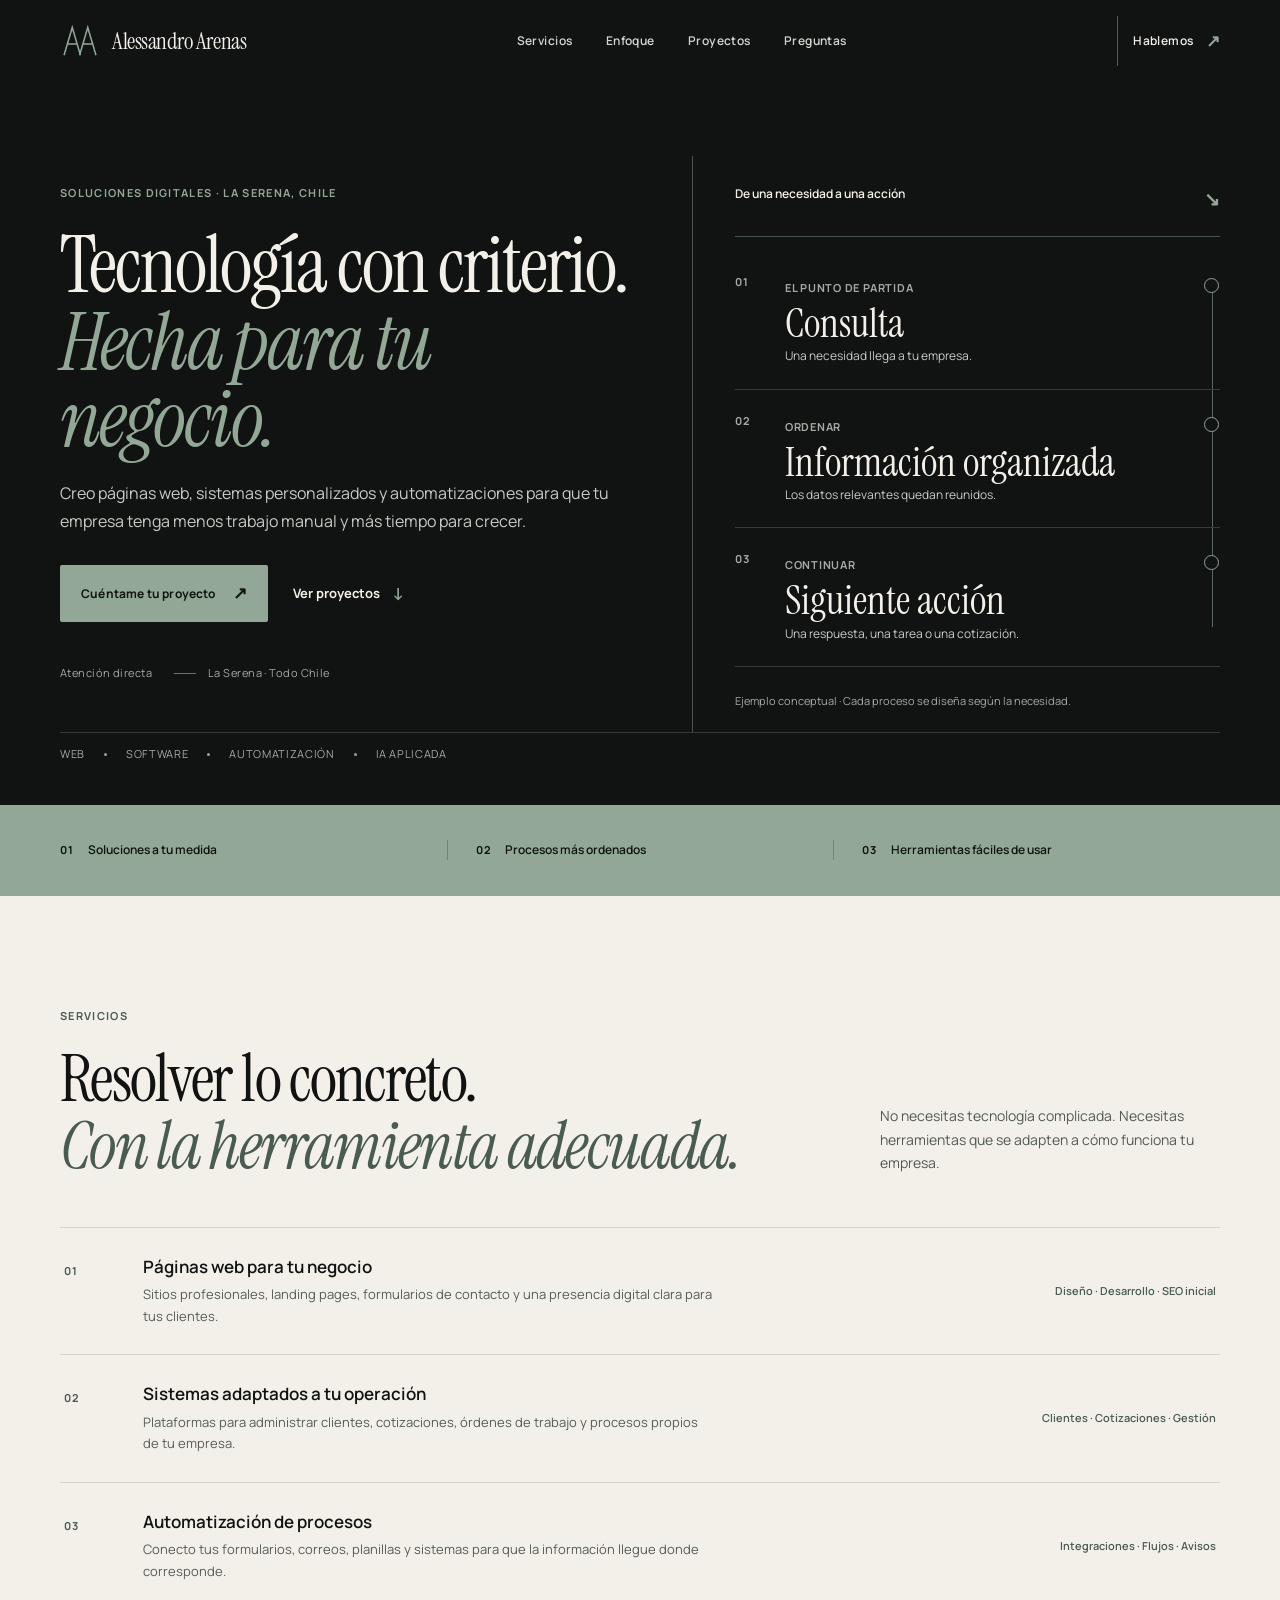
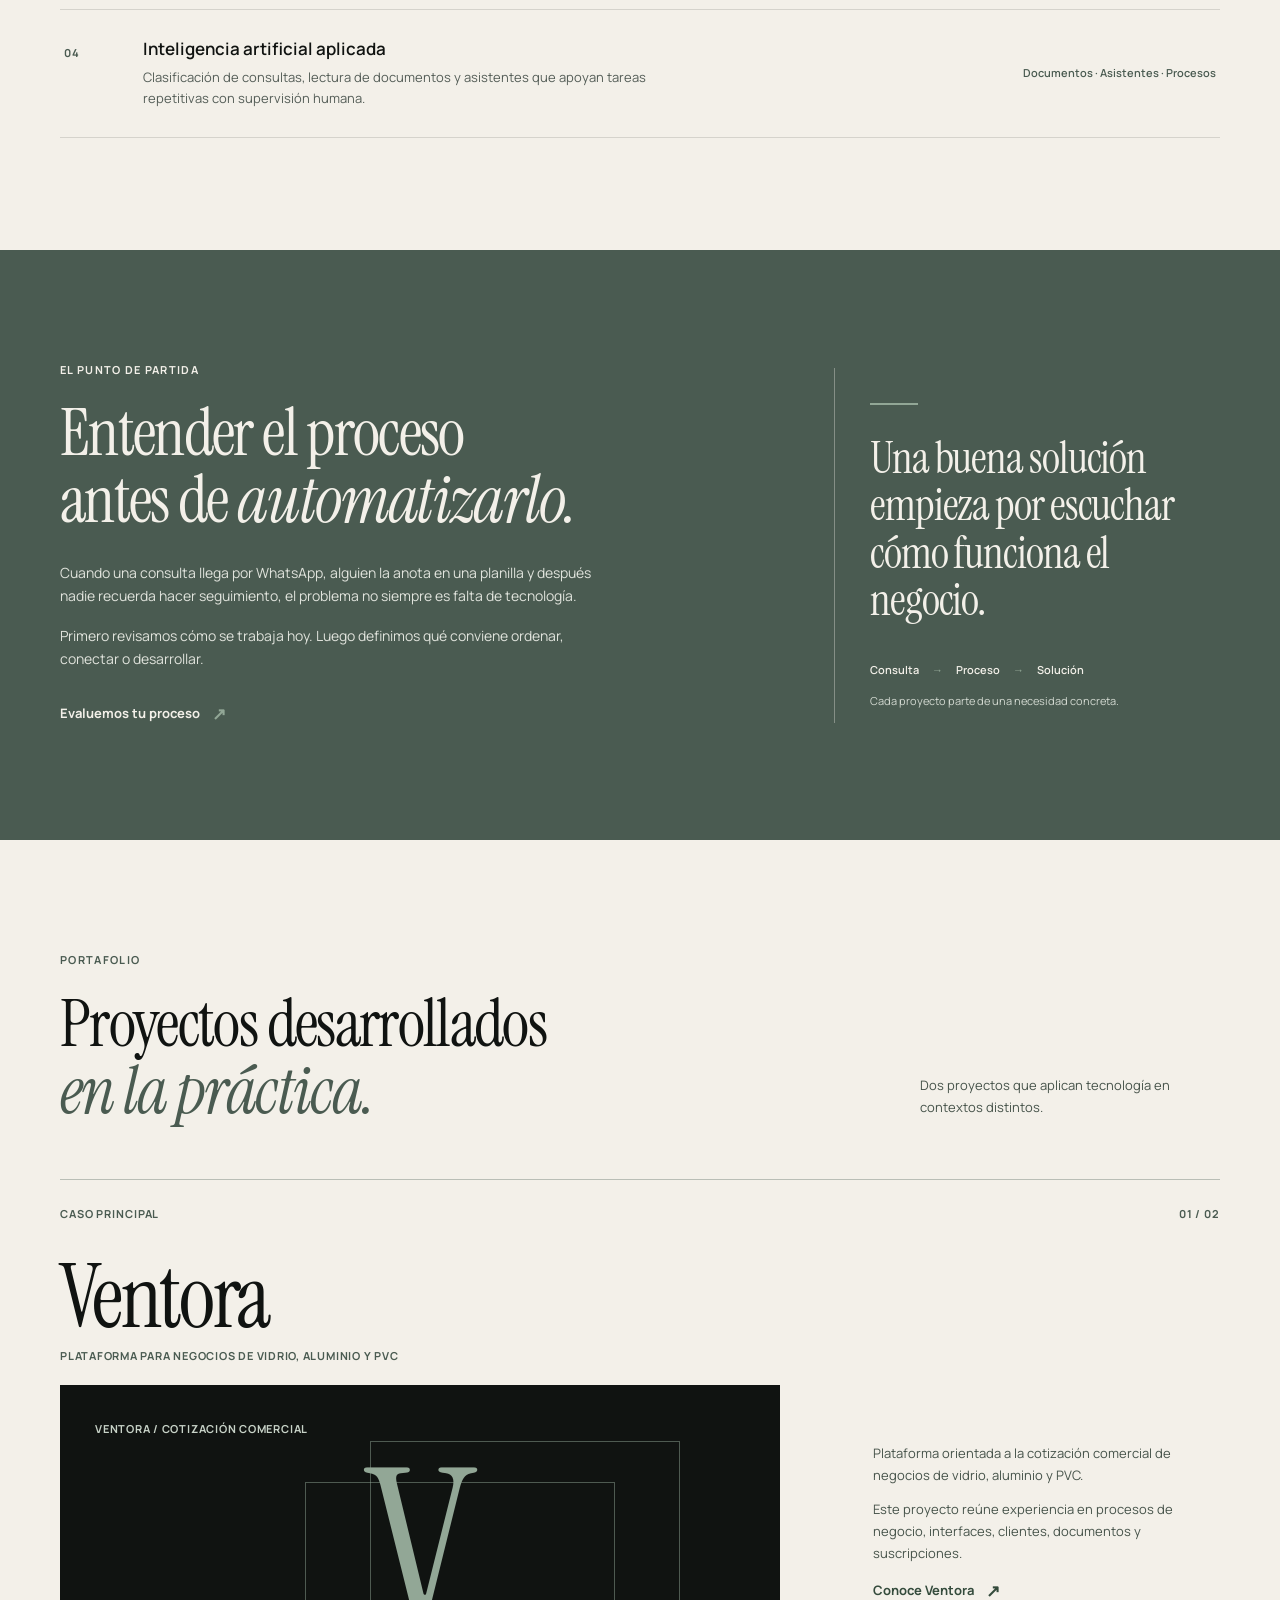
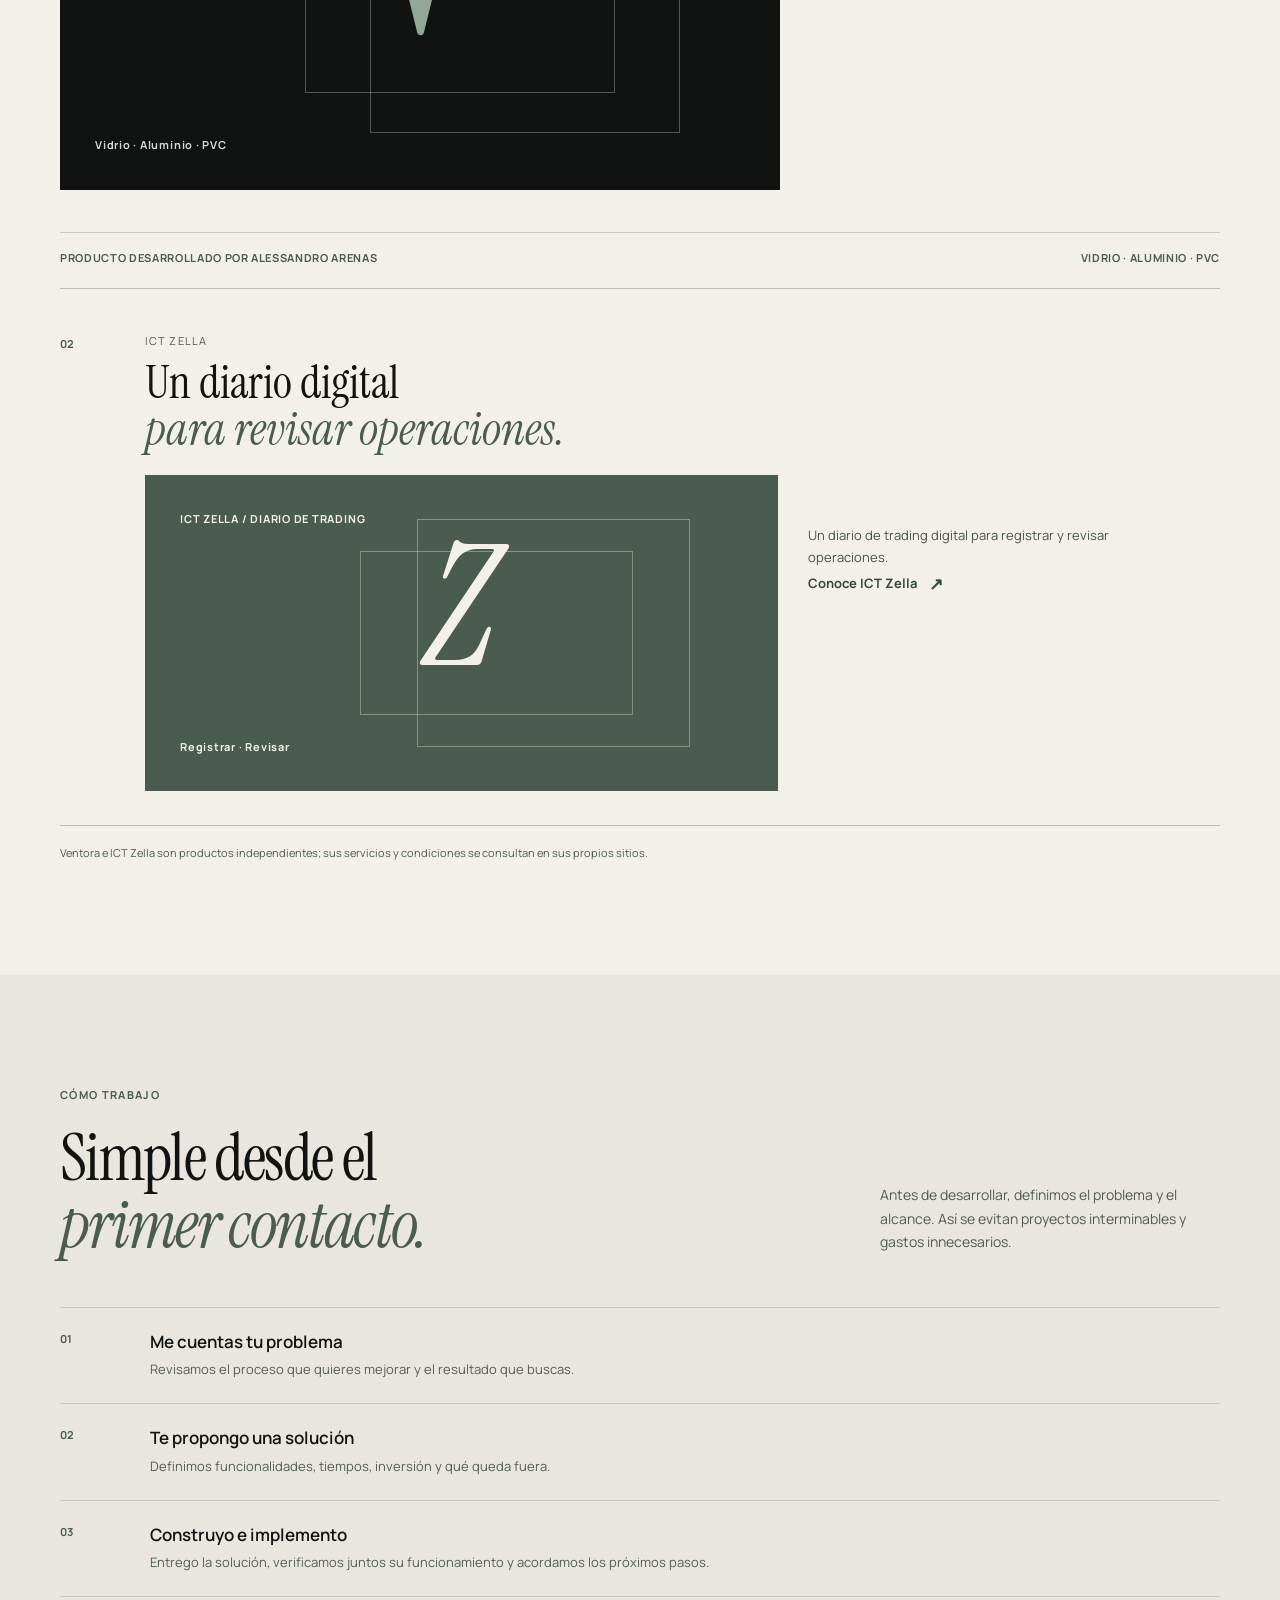
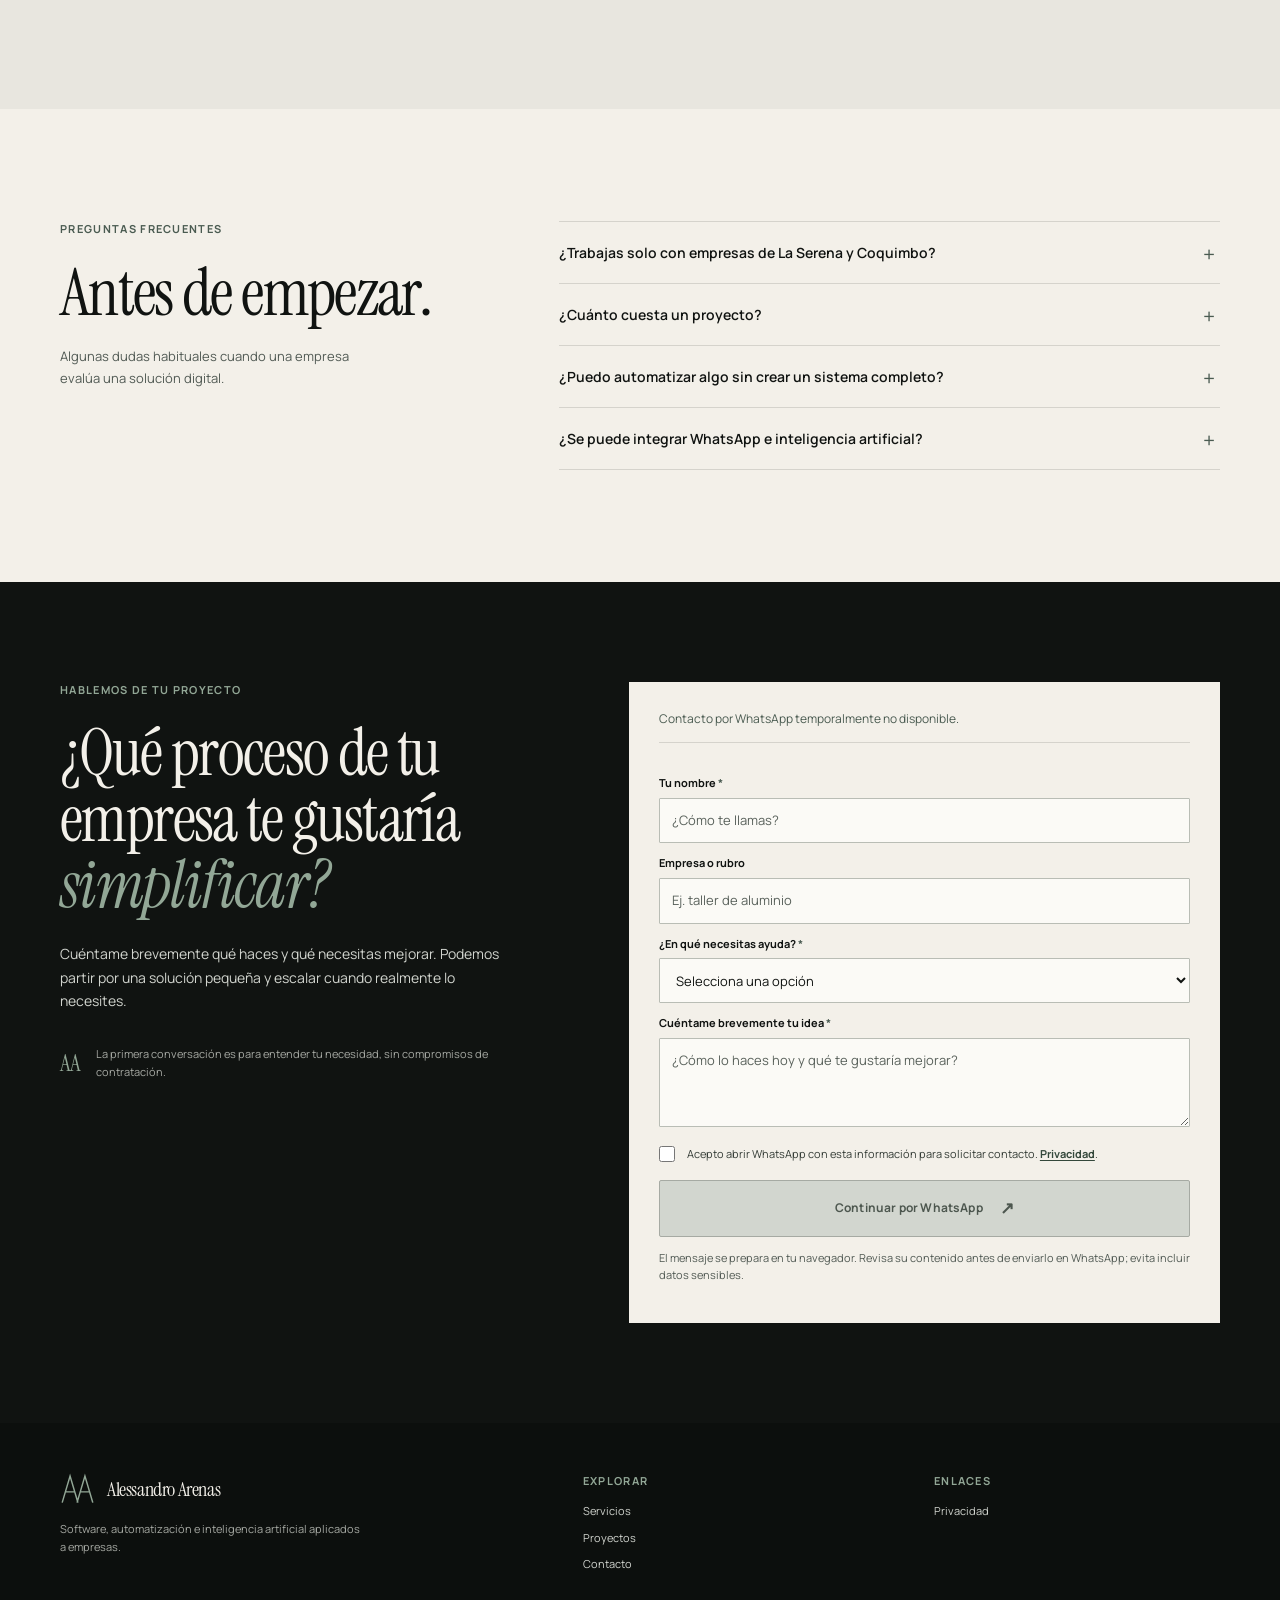
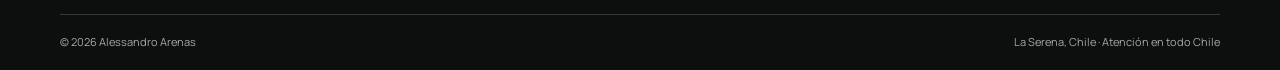
==== sitio/index.html @ 332adc2e "feat: add editorial motion and portfolio compositions" ====
<!doctype html>
<html lang="es-CL">
<head>
  <meta charset="utf-8" />
  <meta name="viewport" content="width=device-width, initial-scale=1" />
  <meta name="theme-color" content="#101311" />
  <title>Alessandro Arenas | Desarrollo digital para empresas</title>
  <meta name="description" content="Desarrollo páginas web, sistemas a medida y automatizaciones para empresas. Desde La Serena, para todo Chile." />
  <meta name="robots" content="index,follow" />
  <meta property="og:title" content="Alessandro Arenas — Tecnología digital para empresas" />
  <meta property="og:description" content="Páginas web, software y automatización de procesos para empresas de Chile." />
  <meta property="og:type" content="website" />
  <meta property="og:locale" content="es_CL" />
  <!-- Añadir URL absoluta de canonical y Open Graph al definir el dominio final. -->
  <link rel="icon" href="assets/favicon.svg" type="image/svg+xml" />
  <link rel="preload" href="assets/fonts/instrument-serif-regular-latin.woff2" as="font" type="font/woff2" crossorigin />
  <link rel="preload" href="assets/fonts/manrope-latin.woff2" as="font" type="font/woff2" crossorigin />
  <link rel="stylesheet" href="styles.css" />
  <script src="config.js" defer></script>
  <script src="script.js" defer></script>
</head>
<body>
  <a class="skip" href="#contenido">Saltar al contenido</a>
  <header class="header" id="inicio">
    <div class="shell nav">
      <a class="brand" href="#inicio" aria-label="Alessandro Arenas, inicio">
        <svg class="brand-symbol" viewBox="0 0 73 68" aria-hidden="true"><path d="M5 61 21 7 37 61M12 40h18M36 61 52 7 68 61M43 40h18" /></svg>
        <span class="brand-name">Alessandro <span>Arenas</span></span>
      </a>
      <button type="button" class="nav-toggle" aria-label="Abrir navegación" aria-expanded="false" aria-controls="navLinks"><span></span><span></span></button>
      <nav class="nav-links" id="navLinks" aria-label="Navegación principal">
        <a href="#servicios">Servicios</a><a href="#ejemplo">Enfoque</a><a href="#proyecto">Proyectos</a><a href="#preguntas">Preguntas</a>
      </nav>
      <a class="nav-cta" href="#contacto">Hablemos <span aria-hidden="true">↗</span></a>
    </div>
  </header>
  <main id="contenido">
    <section class="hero">
      <div class="shell hero-inner">
        <div class="hero-copy">
          <p class="hero-location">Soluciones digitales · La Serena, Chile</p>
          <h1><span class="hero-line">Tecnología con criterio.</span><em class="hero-line">Hecha para tu negocio.</em></h1>
          <p class="hero-intro">Creo páginas web, sistemas personalizados y automatizaciones para que tu empresa tenga menos trabajo manual y más tiempo para crecer.</p>
          <div class="hero-buttons"><a class="btn btn-primary" href="#contacto">Cuéntame tu proyecto <span aria-hidden="true">↗</span></a><a class="text-link hero-secondary" href="#proyecto">Ver proyectos <span aria-hidden="true">↓</span></a></div>
          <div class="hero-foot"><span>Atención directa</span><span>La Serena · Todo Chile</span></div>
        </div>
        <figure class="hero-art editorial-flow" aria-labelledby="flow-title flow-caption">
          <div class="flow-heading"><span id="flow-title">De una necesidad a una acción</span><span aria-hidden="true">↘</span></div>
          <div class="flow-track">
            <div class="flow-step"><span class="flow-index">01</span><div><span class="flow-detail">EL PUNTO DE PARTIDA</span><strong>Consulta</strong><p>Una necesidad llega a tu empresa.</p></div><span class="flow-marker" aria-hidden="true"></span></div>
            <div class="flow-step"><span class="flow-index">02</span><div><span class="flow-detail">ORDENAR</span><strong>Información organizada</strong><p>Los datos relevantes quedan reunidos.</p></div><span class="flow-marker" aria-hidden="true"></span></div>
            <div class="flow-step"><span class="flow-index">03</span><div><span class="flow-detail">CONTINUAR</span><strong>Siguiente acción</strong><p>Una respuesta, una tarea o una cotización.</p></div><span class="flow-marker" aria-hidden="true"></span></div>
          </div>
          <figcaption id="flow-caption">Ejemplo conceptual · Cada proceso se diseña según la necesidad.</figcaption>
        </figure>
      </div>
      <div class="hero-bottom shell"><span>Web</span><i></i><span>Software</span><i></i><span>Automatización</span><i></i><span>IA aplicada</span></div>
    </section>
    <section class="value-strip" aria-label="Forma de trabajo">
      <div class="shell value-grid"><div><span>01</span><strong>Soluciones a tu medida</strong></div><div><span>02</span><strong>Procesos más ordenados</strong></div><div><span>03</span><strong>Herramientas fáciles de usar</strong></div></div>
    </section>
    <section class="section services" id="servicios">
      <div class="shell">
        <div class="section-top"><div><p class="kicker">SERVICIOS</p><h2>Resolver lo concreto.<br /><em>Con la herramienta adecuada.</em></h2></div><p>No necesitas tecnología complicada. Necesitas herramientas que se adapten a cómo funciona tu empresa.</p></div>
        <div class="services-list">
          <article class="service-row"><span class="service-index">01</span><div><h3>Páginas web para tu negocio</h3><p>Sitios profesionales, landing pages, formularios de contacto y una presencia digital clara para tus clientes.</p></div><span class="service-detail">Diseño · Desarrollo · SEO inicial</span></article>
          <article class="service-row"><span class="service-index">02</span><div><h3>Sistemas adaptados a tu operación</h3><p>Plataformas para administrar clientes, cotizaciones, órdenes de trabajo y procesos propios de tu empresa.</p></div><span class="service-detail">Clientes · Cotizaciones · Gestión</span></article>
          <article class="service-row"><span class="service-index">03</span><div><h3>Automatización de procesos</h3><p>Conecto tus formularios, correos, planillas y sistemas para que la información llegue donde corresponde.</p></div><span class="service-detail">Integraciones · Flujos · Avisos</span></article>
          <article class="service-row"><span class="service-index">04</span><div><h3>Inteligencia artificial aplicada</h3><p>Clasificación de consultas, lectura de documentos y asistentes que apoyan tareas repetitivas con supervisión humana.</p></div><span class="service-detail">Documentos · Asistentes · Procesos</span></article>
        </div>
      </div>
    </section>
    <section class="section approach" id="ejemplo">
      <div class="shell approach-grid">
        <div class="approach-copy"><p class="kicker">EL PUNTO DE PARTIDA</p><h2>Entender el proceso<br />antes de <em>automatizarlo.</em></h2><p>Cuando una consulta llega por WhatsApp, alguien la anota en una planilla y después nadie recuerda hacer seguimiento, el problema no siempre es falta de tecnología.</p><p>Primero revisamos cómo se trabaja hoy. Luego definimos qué conviene ordenar, conectar o desarrollar.</p><a href="#contacto" class="text-link">Evaluemos tu proceso <span aria-hidden="true">↗</span></a></div>
        <div class="approach-note"><span class="note-rule" aria-hidden="true"></span><p class="note-quote">Una buena solución empieza por escuchar cómo funciona el negocio.</p><div class="note-steps"><span>Consulta</span><i aria-hidden="true">→</i><span>Proceso</span><i aria-hidden="true">→</i><span>Solución</span></div><small>Cada proyecto parte de una necesidad concreta.</small></div>
      </div>
    </section>
    <section class="section portfolio" id="proyecto">
      <div class="shell">
        <div class="portfolio-heading"><div><p class="kicker light">PORTAFOLIO</p><h2>Proyectos desarrollados<br /><em>en la práctica.</em></h2></div><p>Dos proyectos que aplican tecnología en contextos distintos.</p></div>
        <article class="case-primary">
          <div class="case-primary-top"><span class="case-label">CASO PRINCIPAL</span><span class="case-location">01 / 02</span></div>
          <div class="case-primary-main"><div class="case-wordmark"><h3>Ventora</h3><span class="case-descriptor">PLATAFORMA PARA NEGOCIOS DE VIDRIO, ALUMINIO Y PVC</span><div class="project-visual visual-ventora" aria-label="Composición tipográfica del proyecto Ventora"><span class="visual-top">VENTORA / COTIZACIÓN COMERCIAL</span><span class="visual-letter" aria-hidden="true">V</span><span class="visual-bottom">Vidrio · Aluminio · PVC</span></div></div><div class="case-description"><p>Plataforma orientada a la cotización comercial de negocios de vidrio, aluminio y PVC.</p><p>Este proyecto reúne experiencia en procesos de negocio, interfaces, clientes, documentos y suscripciones.</p><a href="https://ventorap.cl" class="text-link" id="ventoraLink" target="_blank" rel="noopener noreferrer">Conoce Ventora <span aria-hidden="true">↗</span><span class="sr-only"> (abre una pestaña nueva)</span></a></div></div>
          <div class="case-primary-bottom"><span>Producto desarrollado por Alessandro Arenas</span><span>Vidrio · Aluminio · PVC</span></div>
        </article>
        <article class="case-secondary">
          <div class="case-secondary-index">02</div><div class="case-secondary-name"><p class="case-label">ICT ZELLA</p><h3>Un diario digital<br /><em>para revisar operaciones.</em></h3><div class="project-visual visual-zella" aria-label="Composición tipográfica del proyecto ICT Zella"><span class="visual-top">ICT ZELLA / DIARIO DE TRADING</span><span class="visual-letter" aria-hidden="true">Z</span><span class="visual-bottom">Registrar · Revisar</span></div></div><div class="case-secondary-description"><p>Un diario de trading digital para registrar y revisar operaciones.</p><a href="https://martin-trader-ict-zella.vercel.app/" class="text-link" target="_blank" rel="noopener noreferrer">Conoce ICT Zella <span aria-hidden="true">↗</span><span class="sr-only"> (abre una pestaña nueva)</span></a></div>
        </article>
        <p class="portfolio-footnote">Ventora e ICT Zella son productos independientes; sus servicios y condiciones se consultan en sus propios sitios.</p>
      </div>
    </section>
    <section class="section process"><div class="shell"><div class="section-top"><div><p class="kicker">CÓMO TRABAJO</p><h2>Simple desde el<br /><em>primer contacto.</em></h2></div><p>Antes de desarrollar, definimos el problema y el alcance. Así se evitan proyectos interminables y gastos innecesarios.</p></div><div class="process-list"><article><span>01</span><div><h3>Me cuentas tu problema</h3><p>Revisamos el proceso que quieres mejorar y el resultado que buscas.</p></div></article><article><span>02</span><div><h3>Te propongo una solución</h3><p>Definimos funcionalidades, tiempos, inversión y qué queda fuera.</p></div></article><article><span>03</span><div><h3>Construyo e implemento</h3><p>Entrego la solución, verificamos juntos su funcionamiento y acordamos los próximos pasos.</p></div></article></div></div></section>
    <section class="section faqs" id="preguntas"><div class="shell faq-grid"><div class="faq-heading"><p class="kicker">PREGUNTAS FRECUENTES</p><h2>Antes de empezar.</h2><p>Algunas dudas habituales cuando una empresa evalúa una solución digital.</p></div><div class="faq-list"><details><summary>¿Trabajas solo con empresas de La Serena y Coquimbo?</summary><p>No. Atiendo desde la Región de Coquimbo y puedo colaborar de manera remota con empresas de todo Chile.</p></details><details><summary>¿Cuánto cuesta un proyecto?</summary><p>Depende del alcance, las integraciones y el mantenimiento requerido. Primero reviso lo que necesitas y luego preparo una propuesta con precio y entregables definidos.</p></details><details><summary>¿Puedo automatizar algo sin crear un sistema completo?</summary><p>Sí. En muchos casos es suficiente integrar las herramientas que ya utilizas. Recomendaré una solución nueva solo si aporta valor real.</p></details><details><summary>¿Se puede integrar WhatsApp e inteligencia artificial?</summary><p>Existen integraciones oficiales y flujos autorizados según el caso. Antes de implementarlos es necesario revisar permisos, costos, políticas de la plataforma y tratamiento de datos.</p></details></div></div></section>
    <section class="contact-section" id="contacto"><div class="shell contact-grid"><div class="contact-copy"><p class="kicker light">HABLEMOS DE TU PROYECTO</p><h2>¿Qué proceso de tu empresa te gustaría <em>simplificar?</em></h2><p>Cuéntame brevemente qué haces y qué necesitas mejorar. Podemos partir por una solución pequeña y escalar cuando realmente lo necesites.</p><div class="contact-note"><span class="contact-note-mark" aria-hidden="true">AA</span><span>La primera conversación es para entender tu necesidad, sin compromisos de contratación.</span></div></div><div class="contact-form-wrap"><form id="contactForm"><p class="form-availability" id="formAvailability" role="status">Comprobando disponibilidad de WhatsApp…</p><noscript><p>Activa JavaScript para preparar el mensaje de WhatsApp.</p></noscript><label for="nombre">Tu nombre <span aria-hidden="true">*</span></label><input id="nombre" name="nombre" autocomplete="name" required minlength="2" placeholder="¿Cómo te llamas?" /><label for="empresa">Empresa o rubro</label><input id="empresa" name="empresa" autocomplete="organization" placeholder="Ej. taller de aluminio" /><label for="servicio">¿En qué necesitas ayuda? <span aria-hidden="true">*</span></label><select id="servicio" name="servicio" required><option value="">Selecciona una opción</option><option>Página web o landing page</option><option>Sistema a medida</option><option>Automatización de procesos</option><option>Solución con inteligencia artificial</option><option>No estoy seguro; quiero orientación</option></select><label for="detalle">Cuéntame brevemente tu idea <span aria-hidden="true">*</span></label><textarea id="detalle" name="detalle" rows="3" required minlength="10" placeholder="¿Cómo lo haces hoy y qué te gustaría mejorar?"></textarea><label class="consent"><input type="checkbox" id="consent" required /><span>Acepto abrir WhatsApp con esta información para solicitar contacto. <a href="privacidad.html">Privacidad</a>.</span></label><button class="btn btn-primary form-submit" type="submit" disabled>Continuar por WhatsApp <span aria-hidden="true">↗</span></button><p class="form-foot">El mensaje se prepara en tu navegador. Revisa su contenido antes de enviarlo en WhatsApp; evita incluir datos sensibles.</p><p class="form-message" id="formMessage" role="status" aria-live="polite"></p></form></div></div></section>
  </main>
  <footer class="footer"><div class="shell footer-grid"><div class="footer-brand"><a class="brand brand-footer" href="#inicio" aria-label="Alessandro Arenas, volver al inicio"><svg class="brand-symbol" viewBox="0 0 73 68" aria-hidden="true"><path d="M5 61 21 7 37 61M12 40h18M36 61 52 7 68 61M43 40h18" /></svg><span class="brand-name">Alessandro <span>Arenas</span></span></a><p>Software, automatización e inteligencia artificial aplicados a empresas.</p></div><div><strong>Explorar</strong><a href="#servicios">Servicios</a><a href="#proyecto">Proyectos</a><a href="#contacto">Contacto</a></div><div><strong>Enlaces</strong><span data-social="instagram" hidden>Instagram</span><span data-social="facebook" hidden>Facebook</span><a id="footerEmail" hidden>Correo electrónico</a><a href="privacidad.html">Privacidad</a></div></div><div class="shell footer-bottom"><span>© <span id="year"></span> Alessandro Arenas</span><span>La Serena, Chile · Atención en todo Chile</span></div></footer>
</body>
</html>
---- sitio/styles.css ----
@font-face {
  font-family: "Instrument Serif";
  font-style: normal;
  font-weight: 400;
  font-display: swap;
  src: url("assets/fonts/instrument-serif-regular-latin.woff2") format("woff2");
  unicode-range: U+0000-00FF, U+0131, U+0152-0153, U+02BB-02BC, U+02C6, U+02DA, U+02DC, U+0304, U+0308, U+0329, U+2000-206F, U+20AC, U+2122, U+2191, U+2193, U+2212, U+2215, U+FEFF, U+FFFD;
}
@font-face {
  font-family: "Instrument Serif";
  font-style: normal;
  font-weight: 400;
  font-display: swap;
  src: url("assets/fonts/instrument-serif-regular-latin-ext.woff2") format("woff2");
  unicode-range: U+0100-02BA, U+02BD-02C5, U+02C7-02CC, U+02CE-02D7, U+02DD-02FF, U+0304, U+0308, U+0329, U+1D00-1DBF, U+1E00-1E9F, U+1EF2-1EFF, U+2020, U+20A0-20AB, U+20AD-20C4, U+2113, U+2C60-2C7F, U+A720-A7FF;
}
@font-face {
  font-family: "Instrument Serif";
  font-style: italic;
  font-weight: 400;
  font-display: swap;
  src: url("assets/fonts/instrument-serif-italic-latin.woff2") format("woff2");
  unicode-range: U+0000-00FF, U+0131, U+0152-0153, U+02BB-02BC, U+02C6, U+02DA, U+02DC, U+0304, U+0308, U+0329, U+2000-206F, U+20AC, U+2122, U+2191, U+2193, U+2212, U+2215, U+FEFF, U+FFFD;
}
@font-face {
  font-family: "Instrument Serif";
  font-style: italic;
  font-weight: 400;
  font-display: swap;
  src: url("assets/fonts/instrument-serif-italic-latin-ext.woff2") format("woff2");
  unicode-range: U+0100-02BA, U+02BD-02C5, U+02C7-02CC, U+02CE-02D7, U+02DD-02FF, U+0304, U+0308, U+0329, U+1D00-1DBF, U+1E00-1E9F, U+1EF2-1EFF, U+2020, U+20A0-20AB, U+20AD-20C4, U+2113, U+2C60-2C7F, U+A720-A7FF;
}
@font-face {
  font-family: "Manrope";
  font-style: normal;
  font-weight: 400 700;
  font-display: swap;
  src: url("assets/fonts/manrope-latin.woff2") format("woff2");
  unicode-range: U+0000-00FF, U+0131, U+0152-0153, U+02BB-02BC, U+02C6, U+02DA, U+02DC, U+0304, U+0308, U+0329, U+2000-206F, U+20AC, U+2122, U+2191, U+2193, U+2212, U+2215, U+FEFF, U+FFFD;
}
@font-face {
  font-family: "Manrope";
  font-style: normal;
  font-weight: 400 700;
  font-display: swap;
  src: url("assets/fonts/manrope-latin-ext.woff2") format("woff2");
  unicode-range: U+0100-02BA, U+02BD-02C5, U+02C7-02CC, U+02CE-02D7, U+02DD-02FF, U+0304, U+0308, U+0329, U+1D00-1DBF, U+1E00-1E9F, U+1EF2-1EFF, U+2020, U+20A0-20AB, U+20AD-20C4, U+2113, U+2C60-2C7F, U+A720-A7FF;
}

:root {
  color-scheme: light;
  --ink: #101311;
  --paper: #f3f0e9;
  --sage: #92a796;
  --forest: #4a5b51;
  --warm-gray: #a6a9a3;
  --line: #d5d3cc;
  --serif: "Instrument Serif", Georgia, serif;
  --sans: "Manrope", Arial, sans-serif;
  --shell: 1160px;
}

* { box-sizing: border-box; }
html { scroll-behavior: smooth; scroll-padding-top: 88px; }
body { margin: 0; background: var(--paper); color: var(--ink); font: 400 16px/1.68 var(--sans); -webkit-font-smoothing: antialiased; }
body, button, input, select, textarea { font-family: var(--sans); }
::selection { color: var(--ink); background: var(--sage); }
a { color: inherit; text-underline-offset: .2em; }
a:hover { text-decoration-thickness: 2px; }
button, input, select, textarea { font: inherit; }
button, a { -webkit-tap-highlight-color: transparent; }
:focus-visible { outline: 3px solid #7c997f; outline-offset: 4px; }
.shell { width: min(calc(100% - 64px), var(--shell)); margin-inline: auto; }
.skip { position: fixed; z-index: 20; top: 10px; left: 10px; transform: translateY(-160%); padding: 10px 14px; background: var(--paper); color: var(--ink); border: 1px solid var(--forest); }
.skip:focus { transform: translateY(0); }
.sr-only { position: absolute; width: 1px; height: 1px; padding: 0; margin: -1px; overflow: hidden; clip: rect(0,0,0,0); white-space: nowrap; border: 0; }

.header { position: relative; z-index: 10; background: var(--ink); color: var(--paper); }
.nav { min-height: 82px; display: flex; align-items: center; justify-content: space-between; gap: 30px; }
.brand { display: inline-flex; align-items: center; gap: 12px; color: var(--paper); text-decoration: none; flex: 0 0 auto; }
.brand-symbol { width: 40px; height: 34px; overflow: visible; fill: none; stroke: var(--sage); stroke-width: 3; stroke-linecap: square; stroke-linejoin: miter; }
.brand-name { font: 400 23px/.95 var(--serif); letter-spacing: -.02em; }
.brand-name span { display: block; margin-top: 4px; }
.nav-links { display: flex; align-items: center; gap: clamp(17px, 2.6vw, 38px); }
.nav-links a, .nav-cta { color: var(--paper); text-decoration: none; font-size: 12px; font-weight: 600; letter-spacing: .035em; }
.nav-links a { color: #d4d7d1; }
.nav-links a:hover { color: var(--sage); }
.nav-cta { display: inline-flex; align-items: center; gap: 12px; padding: 11px 0 11px 15px; border-left: 1px solid #525852; }
.nav-cta span { font-size: 17px; color: var(--sage); }
.nav-toggle { display: none; border: 0; padding: 12px; background: transparent; color: var(--paper); cursor: pointer; }
.nav-toggle span { display: block; width: 22px; height: 1px; margin: 5px 0; background: currentColor; transition: transform .2s ease; }
.nav-toggle[aria-expanded="true"] span:first-child { transform: translateY(3px) rotate(45deg); }
.nav-toggle[aria-expanded="true"] span:last-child { transform: translateY(-3px) rotate(-45deg); }

.hero { position: relative; overflow: hidden; background: var(--ink); color: var(--paper); padding: 74px 0 28px; }
.hero-inner { min-height: 484px; display: grid; grid-template-columns: minmax(0, 1.05fr) minmax(320px, .95fr); align-items: center; gap: 48px; }
.hero-copy { position: relative; z-index: 1; padding: 0 0 20px; }
.hero-location, .kicker { margin: 0 0 22px; color: var(--forest); font-size: 11px; line-height: 1.4; font-weight: 700; letter-spacing: .12em; text-transform: uppercase; }
.hero-location { color: var(--sage); margin-bottom: 26px; }
h1, h2, h3, p { margin-top: 0; }
h1, h2, .note-quote { font-family: var(--serif); font-weight: 400; letter-spacing: -.025em; }
h1 { max-width: 720px; margin-bottom: 22px; font-size: clamp(54px, 6.2vw, 83px); line-height: .97; }
h1 em, h2 em, .hero-note em, .case-secondary h3 em { color: var(--sage); font-weight: 400; }
.hero-intro { max-width: 555px; margin: 0 0 30px; color: #c8cbc5; font-size: 16px; line-height: 1.75; }
.hero-buttons { display: flex; flex-wrap: wrap; align-items: center; gap: 25px; }
.btn { min-height: 50px; display: inline-flex; align-items: center; justify-content: center; gap: 17px; padding: 13px 20px; border: 1px solid transparent; border-radius: 2px; text-decoration: none; font-size: 12px; font-weight: 700; letter-spacing: .015em; cursor: pointer; transition: background-color .2s ease, color .2s ease, border-color .2s ease; }
.btn-primary { color: var(--ink); background: var(--sage); }
.btn-primary:hover { color: var(--paper); background: var(--forest); }
.btn-primary span { font-size: 17px; }
.text-link { display: inline-flex; align-items: center; gap: 12px; color: var(--forest); font-size: 13px; font-weight: 700; text-decoration-color: transparent; transition: color .2s ease, text-decoration-color .2s ease; }
.text-link:hover { text-decoration-color: currentColor; }
.text-link span[aria-hidden="true"] { color: var(--sage); font-size: 17px; }
.hero-secondary { color: var(--paper); }
.hero-secondary span { color: var(--sage); }
.hero-foot { display: flex; flex-wrap: wrap; gap: 22px; margin-top: 42px; color: var(--warm-gray); font-size: 11px; letter-spacing: .04em; }
.hero-foot span + span::before { content: ""; display: inline-block; width: 22px; height: 1px; margin: 0 12px 3px 0; background: #68726b; }
.hero-art { align-self: stretch; min-height: 440px; display: flex; flex-direction: column; align-items: center; justify-content: center; position: relative; padding: 20px 4% 42px; border-left: 1px solid #343b36; }
.hero-monogram { width: min(100%, 410px); height: auto; overflow: visible; fill: none; stroke: var(--sage); stroke-width: 5; stroke-linecap: square; stroke-linejoin: miter; }
.hero-note { align-self: flex-end; margin: 34px 4% 0 0; color: #dbddd7; font: 400 20px/1.15 var(--serif); text-align: right; }
.hero-note em { color: var(--sage); }
.hero-bottom { min-height: 45px; display: flex; align-items: center; gap: 19px; border-top: 1px solid #343b36; color: var(--warm-gray); font-size: 11px; letter-spacing: .06em; text-transform: uppercase; }
.hero-bottom i { width: 3px; height: 3px; flex: 0 0 auto; border-radius: 50%; background: var(--sage); }

.value-strip { background: var(--sage); color: var(--ink); }
.value-grid { min-height: 91px; display: grid; grid-template-columns: repeat(3, 1fr); align-items: center; }
.value-grid div { display: flex; align-items: center; gap: 14px; }
.value-grid div + div { padding-left: 28px; border-left: 1px solid rgba(16,19,17,.24); }
.value-grid span { color: var(--ink); font-size: 11px; font-weight: 700; letter-spacing: .08em; }
.value-grid strong { font-size: 12px; font-weight: 600; }

.section { padding: 112px 0; }
.section-top { display: flex; align-items: end; justify-content: space-between; gap: 45px; margin-bottom: 47px; }
.section-top h2, .approach h2, .portfolio h2, .contact-section h2, .faq-heading h2 { margin: 0; font-size: clamp(42px, 5.2vw, 66px); line-height: 1.02; }
.section-top h2 em, .process h2 em, .faq-heading h2 em { color: var(--forest); }
.section-top > p { max-width: 340px; margin: 0 0 5px; color: #515a54; font-size: 14px; }
.services { background: var(--paper); }
.services-list { border-top: 1px solid var(--line); }
.service-row { display: grid; grid-template-columns: 54px minmax(0, 1.35fr) minmax(190px, .65fr); align-items: center; gap: 25px; padding: 27px 4px; border-bottom: 1px solid var(--line); }
.service-index { align-self: start; padding-top: 7px; color: var(--forest); font-size: 11px; font-weight: 700; letter-spacing: .08em; }
.service-row h3, .process-list h3 { margin: 0 0 5px; font-size: 17px; line-height: 1.45; font-weight: 600; }
.service-row p { max-width: 570px; margin: 0; color: #545d57; font-size: 13px; line-height: 1.65; }
.service-detail { justify-self: end; max-width: 225px; color: var(--forest); font-size: 11px; line-height: 1.65; font-weight: 600; text-align: right; }

.approach { background: var(--forest); color: var(--paper); }
.approach-grid { display: grid; grid-template-columns: 1.05fr .95fr; gap: 10%; align-items: center; }
.approach .kicker { color: var(--paper); }
.portfolio .kicker, .contact-section .kicker { color: var(--sage); }
.approach h2 { max-width: 620px; margin-bottom: 27px; }
.approach h2 em { color: var(--paper); }
.approach-copy > p:not(.kicker) { max-width: 570px; margin-bottom: 16px; color: #e0e3dc; font-size: 14px; }
.approach-copy .text-link { margin-top: 13px; color: var(--paper); }
.approach-note { max-width: 440px; justify-self: end; padding: 35px 0 12px 35px; border-left: 1px solid rgba(243,240,233,.35); }
.note-rule { display: block; width: 48px; height: 2px; margin-bottom: 30px; background: var(--sage); }
.note-quote { max-width: 350px; margin-bottom: 36px; font-size: clamp(30px, 3.8vw, 44px); line-height: 1.08; }
.note-steps { display: flex; align-items: center; gap: 13px; color: var(--paper); font-size: 11px; font-weight: 600; }
.note-steps i { color: var(--sage); font-style: normal; }
.approach-note small { display: block; margin-top: 13px; color: #d3d9d1; font-size: 11px; }

.portfolio { background: var(--ink); color: var(--paper); }
.portfolio-heading { display: flex; align-items: end; justify-content: space-between; gap: 40px; margin-bottom: 55px; }
.portfolio-heading h2 { margin: 0; }
.portfolio-heading > p { max-width: 300px; margin: 0 0 6px; color: #c4c8c2; font-size: 13px; }
.case-primary { padding: 25px 0 21px; border-top: 1px solid #59615b; border-bottom: 1px solid #59615b; }
.case-primary-top, .case-primary-bottom { display: flex; justify-content: space-between; gap: 20px; color: var(--warm-gray); font-size: 11px; font-weight: 700; letter-spacing: .08em; text-transform: uppercase; }
.case-primary-main { display: grid; grid-template-columns: 1fr .72fr; gap: 10%; align-items: center; padding: 34px 0 42px; }
.case-wordmark { display: grid; grid-template-columns: auto 1fr; align-items: center; column-gap: 17px; }
.case-mark { width: 58px; height: 58px; display: grid; place-items: center; border: 1px solid var(--sage); color: var(--sage); font: 400 39px/1 var(--serif); }
.case-wordmark h3 { margin: 0; font: 400 clamp(56px, 7vw, 88px)/.9 var(--serif); letter-spacing: -.03em; }
.case-descriptor { grid-column: 2; margin-top: 13px; color: var(--warm-gray); font-size: 11px; font-weight: 700; letter-spacing: .07em; line-height: 1.6; }
.case-description p { max-width: 435px; margin: 0 0 12px; color: #d1d4ce; font-size: 13px; line-height: 1.7; }
.text-link-light { margin-top: 11px; color: var(--paper); }
.case-primary-bottom { padding-top: 16px; border-top: 1px solid #343b36; font-size: 11px; letter-spacing: .06em; }
.case-secondary { display: grid; grid-template-columns: 55px 1fr .75fr; align-items: center; gap: 30px; padding: 43px 0 34px; border-bottom: 1px solid #59615b; }
.case-secondary-index { align-self: start; padding-top: 3px; color: var(--sage); font-size: 11px; font-weight: 700; }
.case-secondary-name .case-label { display: block; margin: 0 0 8px; color: var(--warm-gray); font-size: 11px; letter-spacing: .1em; }
.case-secondary h3 { margin: 0; font: 400 clamp(34px, 4vw, 46px)/1.02 var(--serif); }
.case-secondary-description p { max-width: 330px; margin: 0; color: #d1d4ce; font-size: 13px; }
.portfolio-footnote { margin: 18px 0 0; color: var(--warm-gray); font-size: 11px; }

.process { background: #e8e6df; }
.process .section-top { margin-bottom: 48px; }
.process-list { border-top: 1px solid #c9c9c1; }
.process-list article { display: grid; grid-template-columns: 70px 1fr; gap: 20px; padding: 22px 0; border-bottom: 1px solid #c9c9c1; }
.process-list article > span { color: var(--forest); font-size: 11px; font-weight: 700; }
.process-list h3 { margin-bottom: 5px; }
.process-list p { margin: 0; color: #545d57; font-size: 13px; }

.faqs { background: var(--paper); }
.faq-grid { display: grid; grid-template-columns: .72fr 1.28fr; gap: 11%; }
.faq-heading h2 { margin-bottom: 20px; }
.faq-heading > p:last-child { max-width: 300px; color: #515a54; font-size: 13px; }
.faq-list { border-top: 1px solid var(--line); }
.faq-list details { border-bottom: 1px solid var(--line); }
.faq-list summary { position: relative; padding: 20px 40px 20px 0; list-style: none; font-size: 14px; line-height: 1.5; font-weight: 600; cursor: pointer; }
.faq-list summary::-webkit-details-marker { display: none; }
.faq-list summary::after { content: "+"; position: absolute; right: 5px; top: 17px; color: var(--forest); font-size: 21px; font-weight: 400; }
.faq-list details[open] summary::after { content: "−"; }
.faq-list details p { max-width: 630px; margin: -1px 36px 20px 0; color: #515a54; font-size: 13px; }

.contact-section { padding: 100px 0; background: var(--ink); color: var(--paper); }
.contact-grid { display: grid; grid-template-columns: .88fr 1.12fr; gap: 9%; align-items: start; }
.contact-copy h2 { margin: 0 0 24px; font: 400 clamp(45px, 5.3vw, 65px)/1.02 var(--serif); letter-spacing: -.025em; }
.contact-copy h2 em { color: var(--sage); }
.contact-copy > p:not(.kicker) { max-width: 440px; color: #d1d4ce; font-size: 14px; }
.contact-note { display: flex; gap: 15px; align-items: center; margin-top: 32px; color: var(--warm-gray); font-size: 11px; }
.contact-note-mark { flex: 0 0 auto; color: var(--sage); font: 400 23px/1 var(--serif); }
.contact-form-wrap { padding: 28px 30px; background: var(--paper); color: var(--ink); }
.contact-form-wrap form { display: grid; }
.form-availability { margin: 0 0 20px; padding-bottom: 14px; border-bottom: 1px solid var(--line); color: var(--forest); font-size: 12px; line-height: 1.5; }
.contact-form-wrap noscript p { color: #343c36; font-size: 12px; }
.contact-form-wrap label:not(.consent) { margin: 11px 0 5px; font-size: 11px; font-weight: 700; }
.contact-form-wrap label span[aria-hidden="true"] { color: var(--forest); }
.contact-form-wrap input:not([type="checkbox"]), .contact-form-wrap select, .contact-form-wrap textarea { width: 100%; min-height: 45px; padding: 11px 12px; border: 1px solid #b9bdb5; border-radius: 1px; background: #fbfaf6; color: var(--ink); font-size: 13px; }
.contact-form-wrap textarea { min-height: 88px; resize: vertical; }
.contact-form-wrap input::placeholder, .contact-form-wrap textarea::placeholder { color: #59615b; opacity: 1; }
.contact-form-wrap input:focus-visible, .contact-form-wrap select:focus-visible, .contact-form-wrap textarea:focus-visible { outline-color: var(--forest); }
.consent { display: grid; grid-template-columns: 18px 1fr; gap: 10px; align-items: start; margin: 18px 0; color: #343c36; font-size: 11px; line-height: 1.55; }
.consent input { width: 16px; height: 16px; margin: 1px 0 0; accent-color: var(--forest); }
.consent a { color: #34483b; font-weight: 700; }
.form-submit { width: 100%; }
.form-submit:disabled { color: #4d574f; background: #d2d6cf; border-color: #a6aaa3; cursor: not-allowed; }
.form-submit:disabled:hover { color: #4d574f; background: #d2d6cf; }
.form-foot, .form-message { margin: 12px 0 0; color: #515a54; font-size: 11px; line-height: 1.55; }
.form-message { min-height: 0; color: var(--forest); font-weight: 600; }

.footer { padding: 49px 0 0; background: #0c0f0d; color: var(--paper); }
.footer-grid { display: grid; grid-template-columns: 1.6fr 1fr 1fr; gap: 65px; padding-bottom: 40px; }
.footer-brand .brand { margin-bottom: 14px; }
.brand-footer .brand-symbol { width: 35px; }
.brand-footer .brand-name { font-size: 20px; }
.footer-brand p { max-width: 300px; margin: 0; color: var(--warm-gray); font-size: 11px; }
.footer-grid > div:not(.footer-brand) { display: flex; flex-direction: column; align-items: flex-start; gap: 8px; }
.footer-grid strong { margin-bottom: 4px; color: var(--sage); font-size: 11px; letter-spacing: .12em; text-transform: uppercase; }
.footer-grid a:not(.brand), .footer-grid [data-social] { color: #d1d4ce; font-size: 11px; text-decoration-color: transparent; }
.footer-grid a:not(.brand):hover { text-decoration-color: currentColor; }
.footer-grid [hidden] { display: none !important; }
.footer-bottom { min-height: 56px; display: flex; justify-content: space-between; align-items: center; gap: 15px; border-top: 1px solid #353c37; color: var(--warm-gray); font-size: 11px; }

.privacy { max-width: 820px; padding-top: 80px; padding-bottom: 100px; }
.privacy .kicker { margin-bottom: 14px; }
.privacy h1 { margin: 0 0 22px; font-size: clamp(45px, 6vw, 66px); }
.privacy h2 { margin: 35px 0 10px; font: 600 18px/1.4 var(--sans); letter-spacing: 0; }
.privacy p { color: #424b45; font-size: 14px; }
.privacy + .footer { margin-top: 0; }

@media (max-width: 980px) {
  .shell { width: min(calc(100% - 48px), var(--shell)); }
  .nav { gap: 18px; }
  .nav-links { gap: 16px; }
  .nav-links a, .nav-cta { font-size: 11px; }
  .hero-inner { grid-template-columns: minmax(0, 1.05fr) minmax(270px, .95fr); gap: 28px; }
  h1 { font-size: clamp(52px, 7vw, 68px); }
  .hero-art { min-height: 405px; }
  .service-row { grid-template-columns: 42px minmax(0, 1.3fr) minmax(170px, .7fr); gap: 18px; }
  .approach-grid { gap: 7%; }
  .contact-grid { gap: 6%; }
}

@media (max-width: 760px) {
  html { scroll-padding-top: 18px; }
  .shell { width: min(calc(100% - 40px), var(--shell)); }
  .nav { min-height: 72px; justify-content: flex-start; gap: 14px; }
  .brand { margin-right: auto; }
  .brand-symbol { width: 34px; height: 30px; }
  .brand-name { font-size: 20px; }
  .nav-toggle { display: block; order: 2; }
  .nav-cta { order: 3; padding-left: 12px; font-size: 11px; }
  .nav-links { position: absolute; top: 100%; left: 0; right: 0; display: none; flex-direction: column; align-items: stretch; gap: 0; padding: 8px 20px 15px; background: var(--ink); border-top: 1px solid #343b36; border-bottom: 1px solid #566058; }
  .nav-links.open { display: flex; }
  .nav-links a { padding: 13px 0; border-bottom: 1px solid #343b36; font-size: 13px; }
  .nav-links a:last-child { border-bottom: 0; }
  .hero { padding-top: 52px; }
  .hero-inner { min-height: 0; grid-template-columns: 1fr; gap: 20px; }
  .hero-copy { padding: 0; }
  .hero-location { margin-bottom: 22px; font-size: 11px; }
  h1 { max-width: 590px; margin-bottom: 18px; font-size: clamp(47px, 12vw, 68px); line-height: .98; }
  .hero-intro { max-width: 540px; font-size: 14px; }
  .hero-buttons { gap: 17px; }
  .btn { min-height: 48px; padding: 12px 15px; }
  .hero-foot { margin-top: 25px; gap: 8px 15px; font-size: 11px; }
  .hero-foot span + span::before { margin-right: 9px; }
  .hero-art { min-height: 0; display: grid; grid-template-columns: minmax(0, 1fr) auto; align-items: end; gap: 0 18px; padding: 25px 0 24px; border-left: 0; border-top: 1px solid #343b36; }
  .hero-monogram { grid-row: span 2; width: 100%; max-width: 260px; }
  .hero-note { grid-column: 2; grid-row: 1 / 3; align-self: center; margin: 0; font-size: 17px; text-align: left; }
  .hero-bottom { min-height: 43px; gap: 11px; font-size: 11px; letter-spacing: .03em; }
  .value-grid { min-height: 0; grid-template-columns: 1fr; padding-top: 8px; padding-bottom: 8px; }
  .value-grid div { min-height: 45px; gap: 14px; }
  .value-grid div + div { padding-left: 0; border-top: 1px solid rgba(16,19,17,.22); border-left: 0; }
  .value-grid span { width: 22px; }
  .section { padding: 76px 0; }
  .section-top, .portfolio-heading { display: block; margin-bottom: 32px; }
  .section-top h2, .approach h2, .portfolio h2, .contact-section h2, .faq-heading h2 { font-size: clamp(40px, 10vw, 57px); }
  .section-top > p, .portfolio-heading > p { margin: 19px 0 0; font-size: 13px; }
  .service-row { grid-template-columns: 31px 1fr; gap: 10px 14px; padding: 22px 0; }
  .service-index { grid-row: span 2; padding-top: 5px; }
  .service-row h3 { font-size: 15px; }
  .service-row p { font-size: 12px; }
  .service-detail { grid-column: 2; justify-self: start; max-width: none; text-align: left; font-size: 11px; }
  .approach-grid { grid-template-columns: 1fr; gap: 42px; }
  .approach h2 { margin-bottom: 22px; }
  .approach-copy > p:not(.kicker) { font-size: 13px; }
  .approach-note { justify-self: stretch; max-width: none; padding: 25px 0 4px 21px; }
  .note-rule { margin-bottom: 22px; }
  .note-quote { max-width: 400px; margin-bottom: 27px; font-size: 37px; }
  .note-steps { gap: 10px; font-size: 11px; }
  .portfolio-heading { margin-bottom: 30px; }
  .case-primary-main { grid-template-columns: 1fr; gap: 22px; padding: 30px 0; }
  .case-wordmark { column-gap: 12px; }
  .case-mark { width: 46px; height: 46px; font-size: 31px; }
  .case-wordmark h3 { font-size: clamp(54px, 13vw, 77px); }
  .case-descriptor { font-size: 11px; }
  .case-description p { font-size: 12px; }
  .case-secondary { grid-template-columns: 27px 1fr; gap: 10px 13px; padding: 30px 0; }
  .case-secondary-index { grid-row: span 2; }
  .case-secondary h3 { font-size: 37px; }
  .case-secondary-description { grid-column: 2; }
  .case-secondary-description p { font-size: 12px; }
  .case-primary-bottom { font-size: 7px; letter-spacing: .06em; }
  .portfolio-footnote { font-size: 11px; }
  .process .section-top { margin-bottom: 32px; }
  .process-list article { grid-template-columns: 42px 1fr; gap: 12px; padding: 18px 0; }
  .process-list h3 { font-size: 15px; }
  .process-list p { font-size: 12px; }
  .faq-grid { grid-template-columns: 1fr; gap: 24px; }
  .faq-heading h2 { margin-bottom: 12px; }
  .faq-heading > p:last-child { margin-bottom: 0; }
  .faq-list summary { padding: 17px 35px 17px 0; font-size: 13px; }
  .faq-list summary::after { top: 13px; }
  .faq-list details p { margin-bottom: 16px; font-size: 12px; }
  .contact-section { padding: 76px 0; }
  .contact-grid { grid-template-columns: 1fr; gap: 32px; }
  .contact-copy h2 { font-size: clamp(43px, 11vw, 59px); }
  .contact-copy > p:not(.kicker) { font-size: 13px; }
  .contact-note { margin-top: 22px; }
  .contact-form-wrap { padding: 22px 18px; }
  .footer { padding-top: 38px; }
  .footer-grid { grid-template-columns: 1fr 1fr; gap: 30px 24px; }
  .footer-brand { grid-column: 1 / -1; }
  .footer-bottom { min-height: 61px; align-items: flex-start; flex-direction: column; justify-content: center; gap: 2px; padding-top: 10px; padding-bottom: 10px; }
  .privacy { padding-top: 58px; padding-bottom: 70px; }
}

@media (max-width: 360px) {
  .shell { width: calc(100% - 32px); }
  .nav { gap: 8px; }
  .brand { gap: 7px; }
  .brand-symbol { width: 29px; }
  .brand-name { font-size: 18px; }
  .nav-toggle { padding: 10px 7px; }
  .nav-cta { gap: 5px; padding-left: 8px; font-size: 11px; }
  h1 { font-size: clamp(43px, 11.8vw, 47px); }
  .hero-buttons { align-items: flex-start; flex-direction: column; gap: 12px; }
  .hero-art { grid-template-columns: minmax(0, 1fr) minmax(105px, .7fr); gap: 0 10px; }
  .hero-note { font-size: 15px; }
  .hero-bottom { gap: 7px; font-size: 11px; }
  .hero-bottom i { width: 2px; height: 2px; }
  .case-primary-top, .case-primary-bottom { font-size: 11px; }
  .case-primary-bottom { align-items: flex-start; flex-direction: column; gap: 6px; }
  .contact-form-wrap { padding: 20px 14px; }
}

@media (prefers-reduced-motion: reduce) {
  *, *::before, *::after { scroll-behavior: auto !important; animation-duration: .01ms !important; animation-iteration-count: 1 !important; transition-duration: .01ms !important; }
}

/* Movimiento editorial: el contenido permanece visible sin JavaScript. */
.brand-name { font-size: 23px; line-height: 1; white-space: nowrap; }
.brand-name span { display: inline; margin: 0; }
.hero-line { display: block; }
.hero-art.editorial-flow { display: block; align-self: center; min-height: 0; margin: 0; padding: 28px 0 22px 42px; border-left: 1px solid #48534b; }
.flow-heading { display: flex; justify-content: space-between; gap: 20px; padding-bottom: 20px; border-bottom: 1px solid #48534b; color: var(--paper); font-size: 12px; font-weight: 600; }
.flow-heading span:last-child { color: var(--sage); font-size: 19px; }
.flow-track { position: relative; padding: 14px 0 6px; }
.flow-track::before { content: ""; position: absolute; top: 43px; bottom: 46px; right: 7px; width: 1px; background: #59675c; }
.flow-step { position: relative; display: grid; grid-template-columns: 35px 1fr 16px; gap: 15px; align-items: start; padding: 22px 0; border-bottom: 1px solid #343d36; }
.flow-index, .flow-detail { color: var(--warm-gray); font-size: 11px; font-weight: 700; letter-spacing: .07em; }
.flow-step strong { display: block; margin: 4px 0 3px; color: var(--paper); font: 400 clamp(29px, 3.1vw, 42px)/1 var(--serif); }
.flow-step p { margin: 0; color: #c8cbc5; font-size: 12px; }
.flow-marker { z-index: 1; width: 15px; height: 15px; margin-top: 5px; border: 1px solid var(--sage); border-radius: 50%; background: var(--ink); }
.editorial-flow figcaption { margin-top: 19px; color: var(--warm-gray); font-size: 11px; line-height: 1.6; }

.portfolio { background: var(--paper); color: var(--ink); }
.portfolio .kicker { color: var(--forest); }
.portfolio-heading > p, .case-description p, .case-secondary-description p { color: #46534a; }
.portfolio h2 em, .case-secondary h3 em { color: var(--forest); }
.case-primary, .case-secondary { border-color: #b9beb6; }
.case-primary-top, .case-primary-bottom, .case-secondary-name .case-label, .case-descriptor, .portfolio-footnote { color: #4a5b51; }
.case-primary-main { grid-template-columns: minmax(0, 1.35fr) minmax(230px, .65fr); gap: 8%; align-items: center; }
.case-wordmark { display: block; }
.case-wordmark h3 { margin-bottom: 10px; }
.case-descriptor { display: block; margin: 0 0 20px; }
.case-primary-bottom { border-color: #c8ccc4; }
.case-secondary-index { color: var(--forest); }
.project-visual { position: relative; overflow: hidden; isolation: isolate; display: flex; flex-direction: column; justify-content: space-between; aspect-ratio: 16 / 9; padding: clamp(18px, 3vw, 35px); background: var(--ink); color: var(--paper); }
.project-visual::before, .project-visual::after { content: ""; position: absolute; z-index: -1; border: 1px solid rgba(146,167,150,.48); pointer-events: none; }
.project-visual::before { inset: 14% 14% 14% 43%; }
.project-visual::after { inset: 24% 23% 24% 34%; }
.visual-top, .visual-bottom { position: relative; font-size: 11px; font-weight: 700; letter-spacing: .07em; }
.visual-top { color: #c7d2c7; }
.visual-bottom { color: #d5dbd3; }
.visual-letter { position: absolute; top: 42%; left: 50%; transform: translate(-50%, -50%); color: var(--sage); font: 400 clamp(120px, 18vw, 245px)/.7 var(--serif); }
.visual-zella { margin-top: 22px; aspect-ratio: 2 / 1; background: var(--forest); }
.visual-zella::before, .visual-zella::after { border-color: rgba(243,240,233,.36); }
.visual-zella .visual-letter { color: var(--paper); font-size: clamp(100px, 13vw, 175px); font-style: italic; }
.visual-zella .visual-top, .visual-zella .visual-bottom { color: var(--paper); }
.case-secondary { grid-template-columns: 55px minmax(0, 1fr) minmax(220px, .65fr); }
.portfolio .text-link { color: #344b3c; }
.portfolio .text-link span[aria-hidden="true"] { color: #344b3c; }

@media (hover: hover) and (pointer: fine) {
  .btn:hover { transform: translateY(-2px); }
  .btn { transition: background-color .22s ease, color .22s ease, transform .22s ease; }
  .project-visual .visual-letter { transition: transform .5s ease; }
  .case-primary:hover .visual-letter, .case-secondary:hover .visual-letter { transform: translate(-50%, -53%); }
  .text-link:hover span[aria-hidden="true"], .nav-cta:hover span { transform: translate(3px, -3px); }
  .text-link span[aria-hidden="true"], .nav-cta span { display: inline-block; transition: transform .22s ease; }
}
@media (max-width: 760px) {
  .brand-name { font-size: 20px; }
  .hero-art.editorial-flow { padding: 24px 0 18px; border-left: 0; border-top: 1px solid #48534b; }
  .flow-step { padding: 17px 0; gap: 10px; grid-template-columns: 28px 1fr 16px; }
  .flow-step strong { font-size: clamp(29px, 8vw, 38px); }
  .flow-track::before { top: 38px; bottom: 42px; }
  .case-primary-main { grid-template-columns: 1fr; gap: 25px; }
  .case-secondary { grid-template-columns: 27px 1fr; }
  .visual-letter { font-size: clamp(130px, 38vw, 220px); }
  .visual-zella .visual-letter { font-size: clamp(95px, 28vw, 155px); }
  .case-primary-bottom { font-size: 11px; }
}
@media (max-width: 360px) {
  .brand-name { font-size: 17px; }
  .brand { gap: 4px; }
  .flow-step strong { font-size: 29px; }
  .flow-step p { font-size: 11px; }
}
@media (prefers-reduced-motion: reduce) {
  *, *::before, *::after { animation: none !important; transition: none !important; scroll-behavior: auto !important; }
}
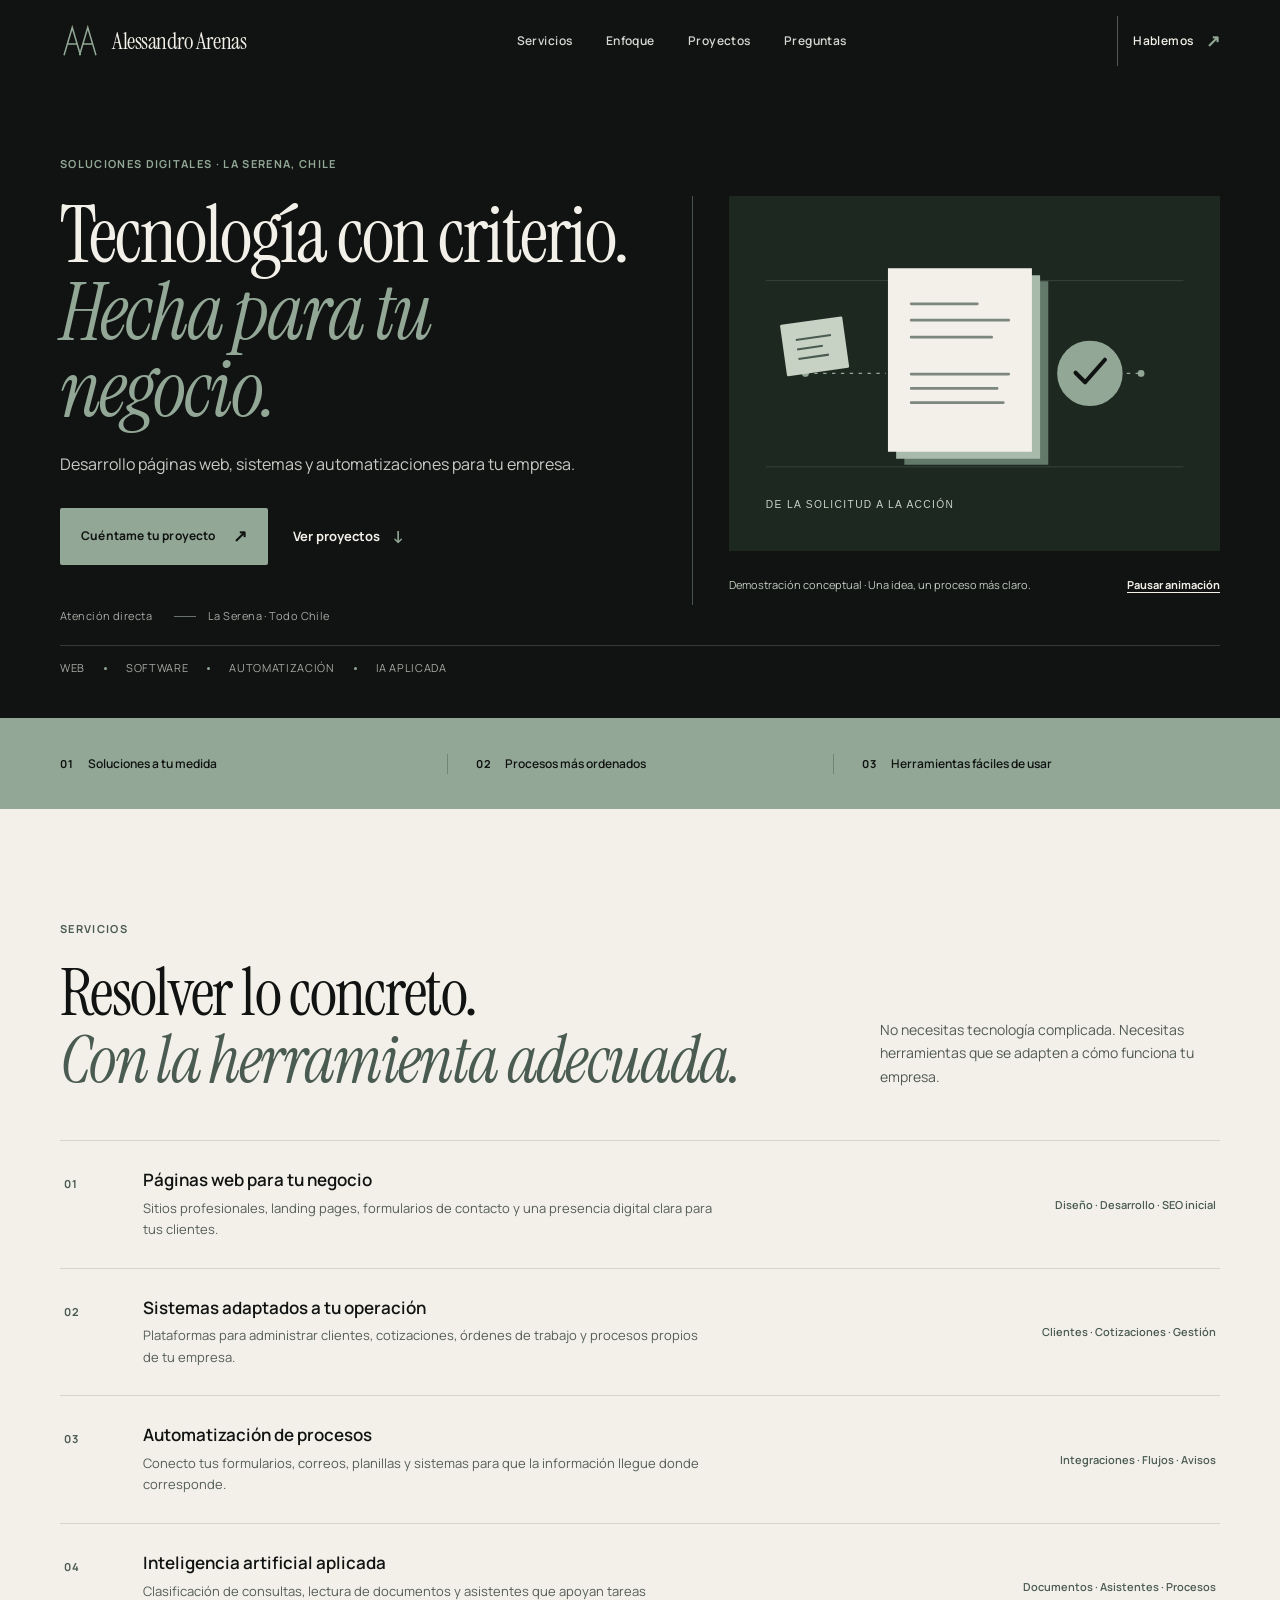
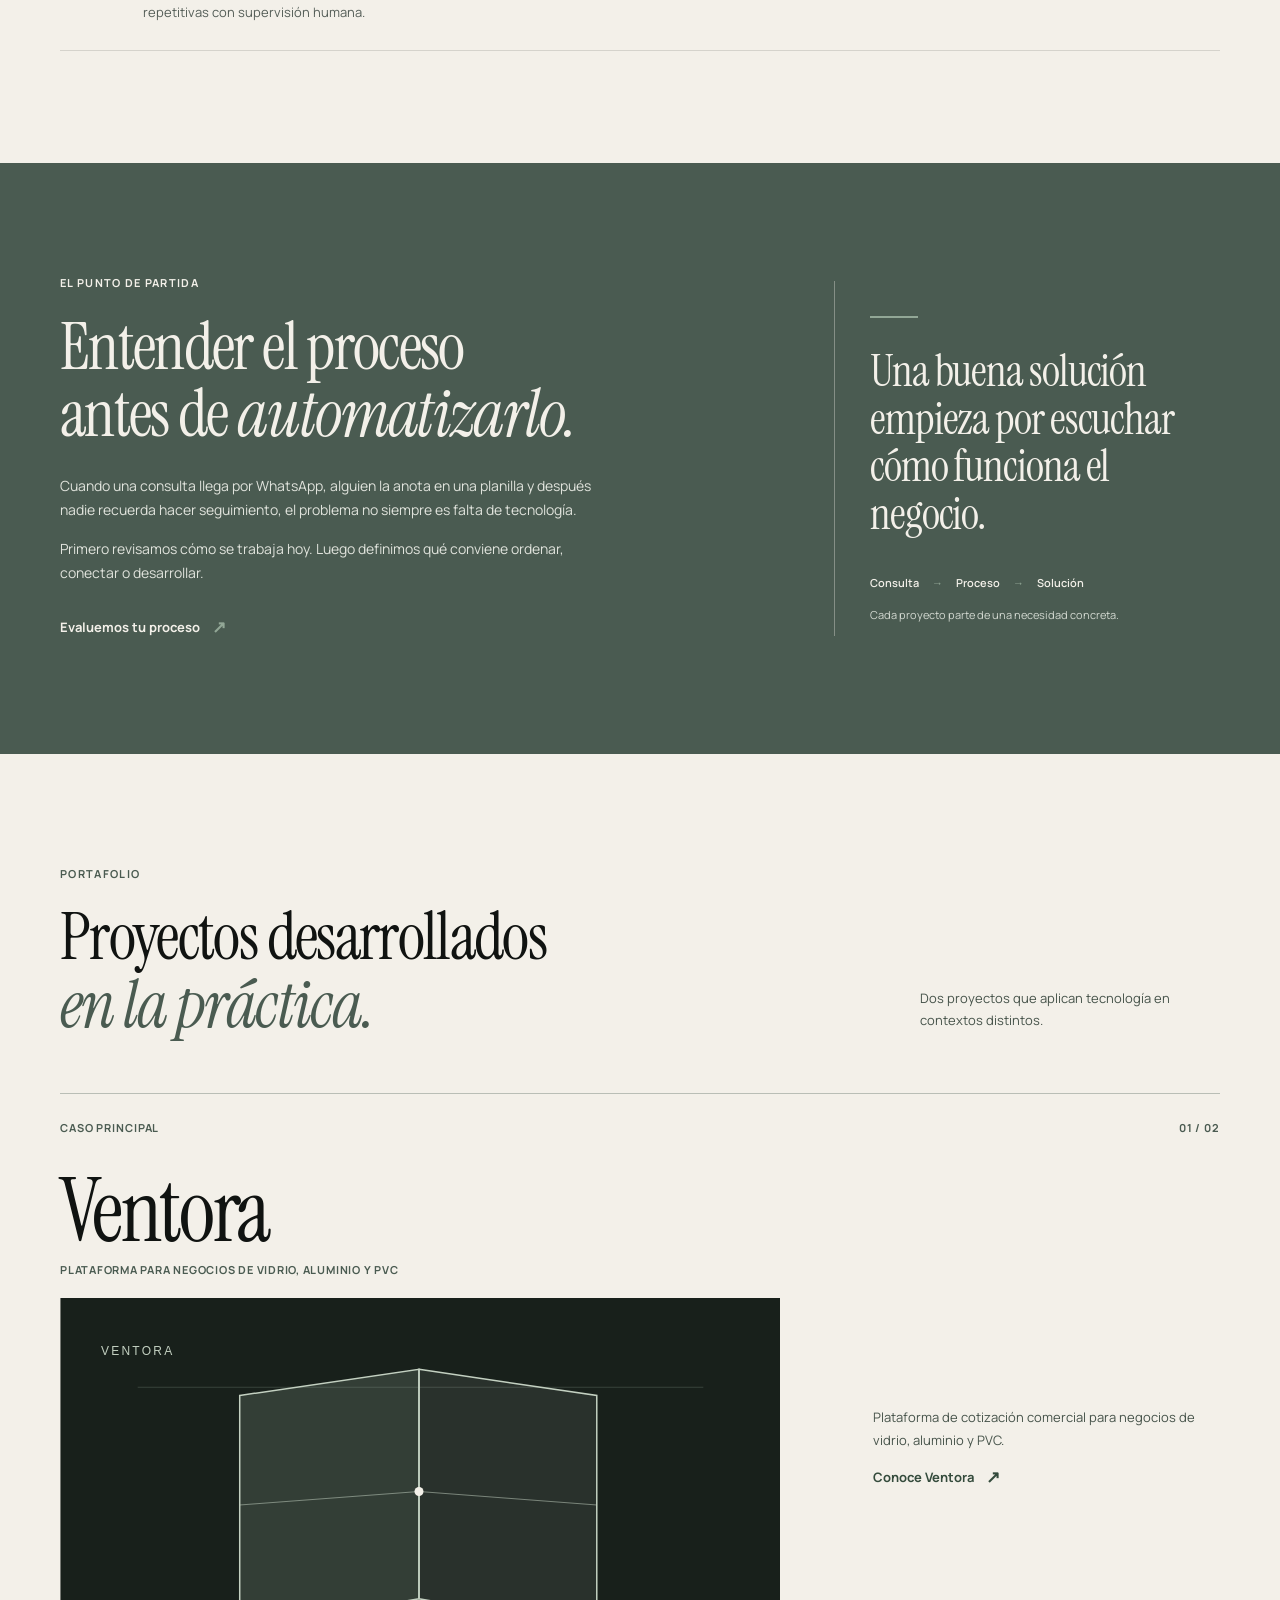
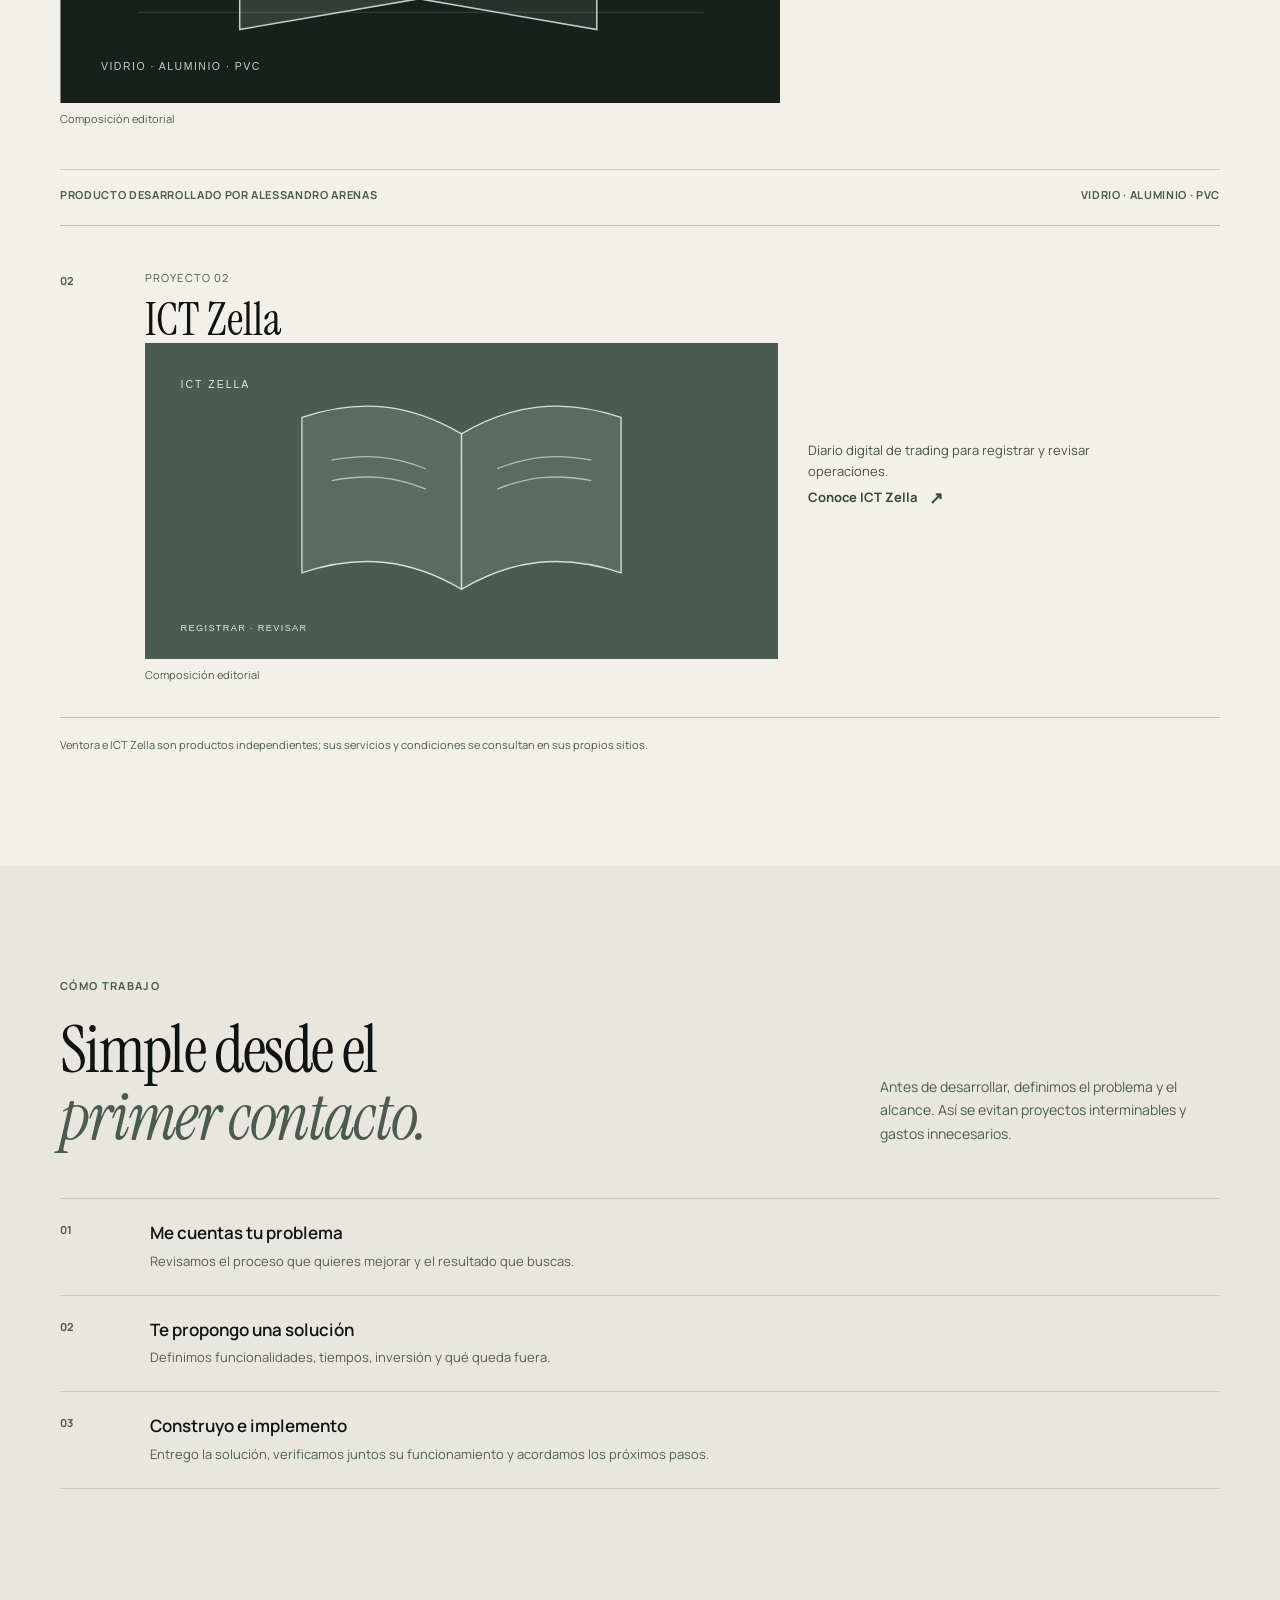
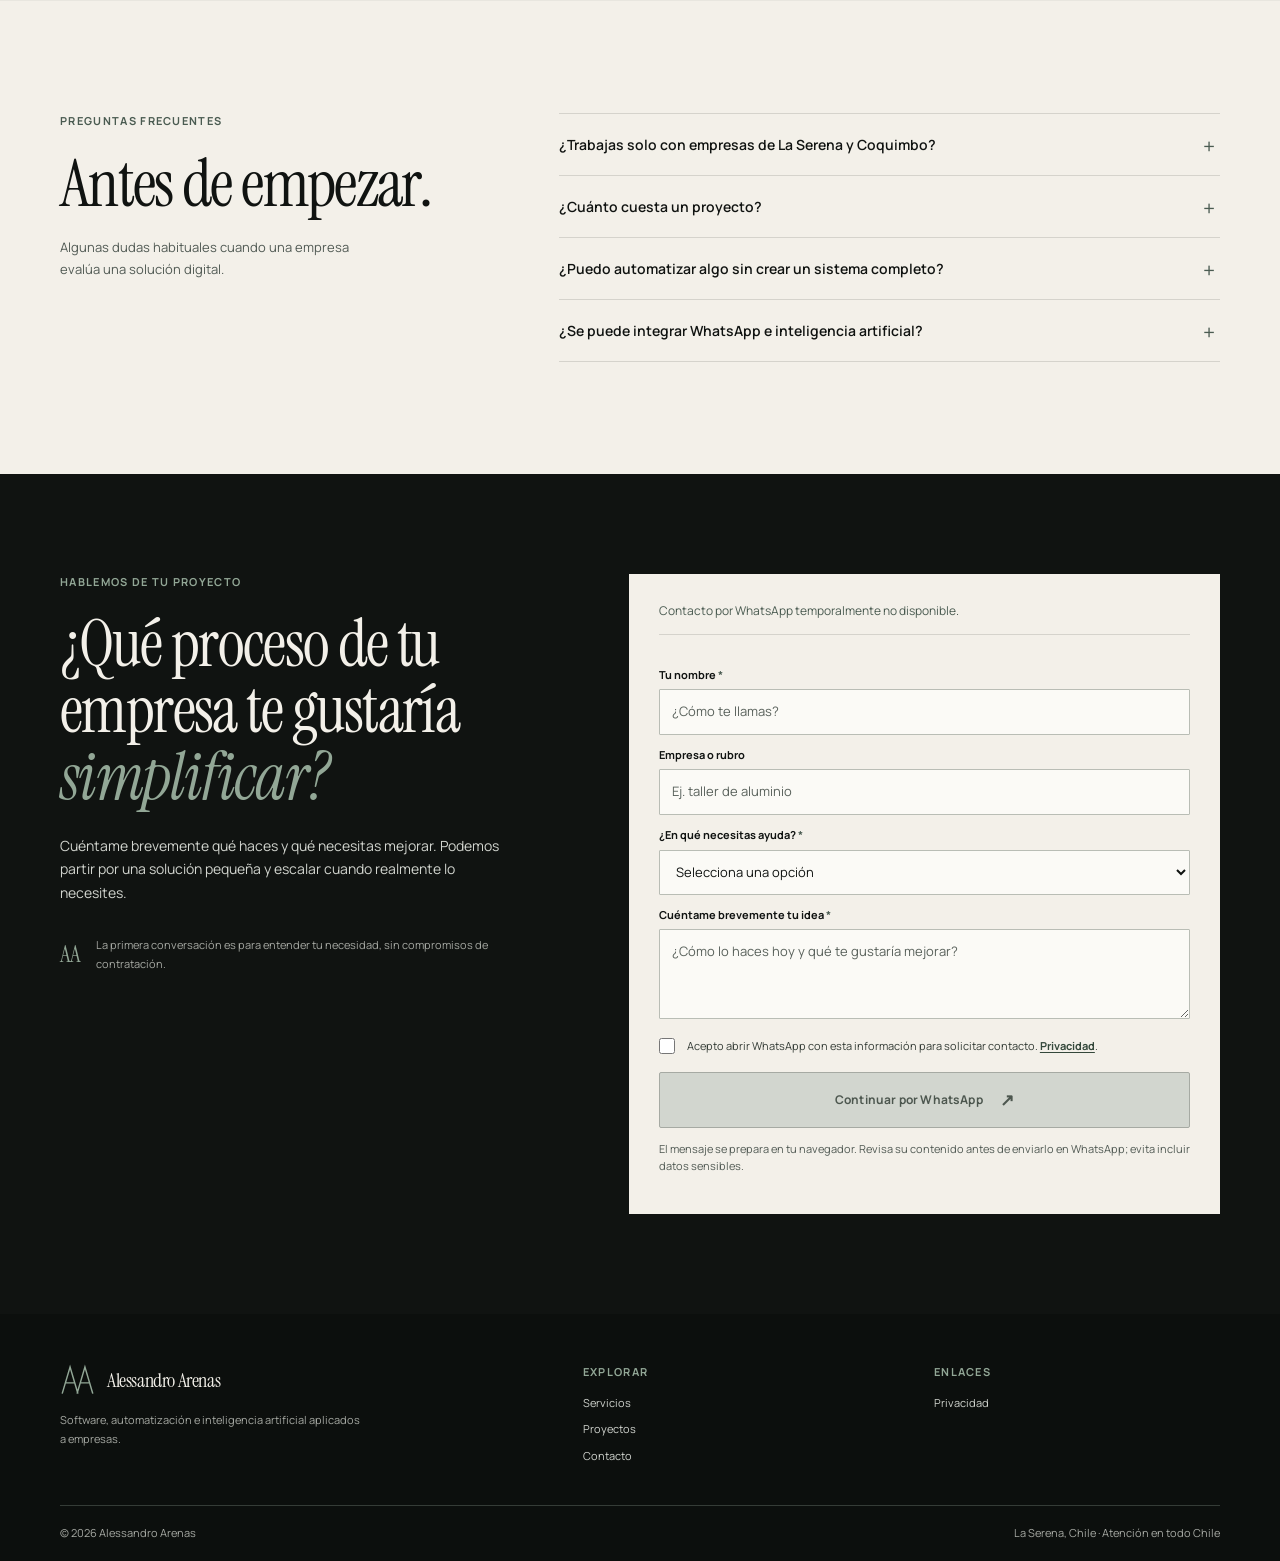
==== commit 66e23142: "feat: add visual hero and accessible media support" ====
--- a/sitio/index.html
+++ b/sitio/index.html
@@ -40,18 +40,26 @@
         <div class="hero-copy">
           <p class="hero-location">Soluciones digitales · La Serena, Chile</p>
           <h1><span class="hero-line">Tecnología con criterio.</span><em class="hero-line">Hecha para tu negocio.</em></h1>
-          <p class="hero-intro">Creo páginas web, sistemas personalizados y automatizaciones para que tu empresa tenga menos trabajo manual y más tiempo para crecer.</p>
+          <p class="hero-intro">Desarrollo páginas web, sistemas y automatizaciones para tu empresa.</p>
           <div class="hero-buttons"><a class="btn btn-primary" href="#contacto">Cuéntame tu proyecto <span aria-hidden="true">↗</span></a><a class="text-link hero-secondary" href="#proyecto">Ver proyectos <span aria-hidden="true">↓</span></a></div>
           <div class="hero-foot"><span>Atención directa</span><span>La Serena · Todo Chile</span></div>
         </div>
-        <figure class="hero-art editorial-flow" aria-labelledby="flow-title flow-caption">
-          <div class="flow-heading"><span id="flow-title">De una necesidad a una acción</span><span aria-hidden="true">↘</span></div>
-          <div class="flow-track">
-            <div class="flow-step"><span class="flow-index">01</span><div><span class="flow-detail">EL PUNTO DE PARTIDA</span><strong>Consulta</strong><p>Una necesidad llega a tu empresa.</p></div><span class="flow-marker" aria-hidden="true"></span></div>
-            <div class="flow-step"><span class="flow-index">02</span><div><span class="flow-detail">ORDENAR</span><strong>Información organizada</strong><p>Los datos relevantes quedan reunidos.</p></div><span class="flow-marker" aria-hidden="true"></span></div>
-            <div class="flow-step"><span class="flow-index">03</span><div><span class="flow-detail">CONTINUAR</span><strong>Siguiente acción</strong><p>Una respuesta, una tarea o una cotización.</p></div><span class="flow-marker" aria-hidden="true"></span></div>
+        <figure class="hero-art visual-demo" data-video-mp4="" data-video-webm="" data-video-poster="" data-video-label="">
+          <div class="demo-stage">
+            <svg class="concept-art" viewBox="0 0 720 520" role="img" aria-labelledby="concept-title">
+              <title id="concept-title">Ilustración conceptual: una solicitud se ordena y da paso a una acción.</title>
+              <rect width="720" height="520" fill="#1d2821" />
+              <path d="M54 397H666M54 124H666" stroke="#92a796" stroke-opacity=".3" />
+              <path class="concept-route" d="M112 260H230M492 260H604" fill="none" stroke="#92a796" stroke-width="2" stroke-dasharray="5 8" />
+              <g fill="#92a796"><circle cx="112" cy="260" r="5"/><circle cx="604" cy="260" r="5"/></g>
+              <g class="concept-request"><g transform="translate(80 182) rotate(-8 48 42)" fill="#c7d1c4"><rect width="92" height="76" rx="2"/><path d="M20 25h52M20 39h38M20 53h45" stroke="#4a5b51" stroke-width="3"/></g></g>
+              <g class="concept-document"><path d="M257 125h211v269H257z" fill="#63796a"/><path d="M245 116h211v269H245z" fill="#a8baaa"/><path d="M233 106h211v269H233z" fill="#f3f0e9"/><path d="M267 158h97M267 182h143M267 207h118M267 261h143M267 282h126M267 303h135" stroke="#4a5b51" stroke-width="4" stroke-linecap="round" opacity=".7"/></g>
+              <g class="concept-check"><circle cx="529" cy="260" r="48" fill="#92a796"/><path d="m508 259 14 14 29-33" fill="none" stroke="#101311" stroke-width="6" stroke-linecap="round" stroke-linejoin="round"/></g>
+              <text x="54" y="458" fill="#c9d2c8" font-family="Arial,sans-serif" font-size="15" letter-spacing="2">DE LA SOLICITUD A LA ACCIÓN</text>
+            </svg>
           </div>
-          <figcaption id="flow-caption">Ejemplo conceptual · Cada proceso se diseña según la necesidad.</figcaption>
+          <button class="demo-toggle" type="button" hidden>Pausar animación</button>
+          <figcaption>Demostración conceptual · Una idea, un proceso más claro.</figcaption>
         </figure>
       </div>
       <div class="hero-bottom shell"><span>Web</span><i></i><span>Software</span><i></i><span>Automatización</span><i></i><span>IA aplicada</span></div>
@@ -81,11 +89,11 @@
         <div class="portfolio-heading"><div><p class="kicker light">PORTAFOLIO</p><h2>Proyectos desarrollados<br /><em>en la práctica.</em></h2></div><p>Dos proyectos que aplican tecnología en contextos distintos.</p></div>
         <article class="case-primary">
           <div class="case-primary-top"><span class="case-label">CASO PRINCIPAL</span><span class="case-location">01 / 02</span></div>
-          <div class="case-primary-main"><div class="case-wordmark"><h3>Ventora</h3><span class="case-descriptor">PLATAFORMA PARA NEGOCIOS DE VIDRIO, ALUMINIO Y PVC</span><div class="project-visual visual-ventora" aria-label="Composición tipográfica del proyecto Ventora"><span class="visual-top">VENTORA / COTIZACIÓN COMERCIAL</span><span class="visual-letter" aria-hidden="true">V</span><span class="visual-bottom">Vidrio · Aluminio · PVC</span></div></div><div class="case-description"><p>Plataforma orientada a la cotización comercial de negocios de vidrio, aluminio y PVC.</p><p>Este proyecto reúne experiencia en procesos de negocio, interfaces, clientes, documentos y suscripciones.</p><a href="https://ventorap.cl" class="text-link" id="ventoraLink" target="_blank" rel="noopener noreferrer">Conoce Ventora <span aria-hidden="true">↗</span><span class="sr-only"> (abre una pestaña nueva)</span></a></div></div>
+          <div class="case-primary-main"><div class="case-wordmark"><h3>Ventora</h3><span class="case-descriptor">PLATAFORMA PARA NEGOCIOS DE VIDRIO, ALUMINIO Y PVC</span><figure class="project-visual visual-ventora"><img src="assets/ventora-editorial.svg" width="960" height="540" loading="lazy" decoding="async" alt="Composición editorial abstracta de planos de vidrio para Ventora" /><figcaption>Composición editorial</figcaption></figure></div><div class="case-description"><p>Plataforma de cotización comercial para negocios de vidrio, aluminio y PVC.</p><a href="https://ventorap.cl" class="text-link" id="ventoraLink" target="_blank" rel="noopener noreferrer">Conoce Ventora <span aria-hidden="true">↗</span><span class="sr-only"> (abre una pestaña nueva)</span></a></div></div>
           <div class="case-primary-bottom"><span>Producto desarrollado por Alessandro Arenas</span><span>Vidrio · Aluminio · PVC</span></div>
         </article>
         <article class="case-secondary">
-          <div class="case-secondary-index">02</div><div class="case-secondary-name"><p class="case-label">ICT ZELLA</p><h3>Un diario digital<br /><em>para revisar operaciones.</em></h3><div class="project-visual visual-zella" aria-label="Composición tipográfica del proyecto ICT Zella"><span class="visual-top">ICT ZELLA / DIARIO DE TRADING</span><span class="visual-letter" aria-hidden="true">Z</span><span class="visual-bottom">Registrar · Revisar</span></div></div><div class="case-secondary-description"><p>Un diario de trading digital para registrar y revisar operaciones.</p><a href="https://martin-trader-ict-zella.vercel.app/" class="text-link" target="_blank" rel="noopener noreferrer">Conoce ICT Zella <span aria-hidden="true">↗</span><span class="sr-only"> (abre una pestaña nueva)</span></a></div>
+          <div class="case-secondary-index">02</div><div class="case-secondary-name"><p class="case-label">PROYECTO 02</p><h3>ICT Zella</h3><figure class="project-visual visual-zella"><img src="assets/zella-editorial.svg" width="960" height="480" loading="lazy" decoding="async" alt="Composición editorial abstracta de páginas para ICT Zella" /><figcaption>Composición editorial</figcaption></figure></div><div class="case-secondary-description"><p>Diario digital de trading para registrar y revisar operaciones.</p><a href="https://martin-trader-ict-zella.vercel.app/" class="text-link" target="_blank" rel="noopener noreferrer">Conoce ICT Zella <span aria-hidden="true">↗</span><span class="sr-only"> (abre una pestaña nueva)</span></a></div>
         </article>
         <p class="portfolio-footnote">Ventora e ICT Zella son productos independientes; sus servicios y condiciones se consultan en sus propios sitios.</p>
       </div>
--- a/sitio/styles.css
+++ b/sitio/styles.css
@@ -436,3 +436,38 @@
 @media (prefers-reduced-motion: reduce) {
   *, *::before, *::after { animation: none !important; transition: none !important; scroll-behavior: auto !important; }
 }
+
+/* Demonstración visual: la imagen estática es el estado inicial y de respaldo. */
+.hero-art.visual-demo { display: grid; grid-template-columns: minmax(0, 1fr) auto; align-items: center; column-gap: 18px; align-self: center; min-height: 0; margin: 0; padding: 0 0 0 36px; border-left: 1px solid #48534b; }
+.demo-stage { position: relative; grid-column: 1 / -1; overflow: hidden; aspect-ratio: 720 / 520; background: #1d2821; }
+.concept-art { display: block; width: 100%; height: 100%; }
+.concept-request, .concept-document, .concept-check { transform-box: fill-box; transform-origin: center; }
+.visual-demo.is-animated .concept-request { animation: concept-request 8s ease-in-out infinite; }
+.visual-demo.is-animated .concept-document { animation: concept-document 8s ease-in-out infinite; }
+.visual-demo.is-animated .concept-check { animation: concept-check 8s ease-in-out infinite; }
+.visual-demo.is-animated .concept-route { animation: concept-route 8s ease-in-out infinite; }
+.visual-demo.is-animated.is-paused .concept-request, .visual-demo.is-animated.is-paused .concept-document, .visual-demo.is-animated.is-paused .concept-check, .visual-demo.is-animated.is-paused .concept-route { animation-play-state: paused; }
+@keyframes concept-request { 0%, 100% { transform: translateX(0); } 22%, 42% { transform: translateX(38px); } 62% { transform: translateX(0); } }
+@keyframes concept-document { 0%, 20%, 100% { transform: translateY(0); } 37% { transform: translateY(-15px); } 53%, 82% { transform: translateY(0); } }
+@keyframes concept-check { 0%, 37%, 100% { transform: scale(1); } 48% { transform: scale(1.18); } 60%, 84% { transform: scale(1); } }
+@keyframes concept-route { 0%, 100% { stroke-dashoffset: 0; } 48%, 75% { stroke-dashoffset: -65; } }
+.demo-video, .demo-video-poster { position: absolute; inset: 0; width: 100%; height: 100%; object-fit: cover; opacity: 0; }
+.demo-video.is-playing, .demo-video-poster.is-ready { opacity: 1; }
+.concept-art[hidden], .demo-video[hidden], .demo-video-poster[hidden], .demo-toggle[hidden] { display: none; }
+.visual-demo figcaption { grid-column: 1; grid-row: 2; padding-top: 14px; color: #c3ccc2; font-size: 11px; line-height: 1.5; }
+.demo-toggle { grid-column: 2; grid-row: 2; min-height: 40px; margin-top: 14px; padding: 8px 0; border: 0; background: transparent; color: var(--paper); font-size: 11px; font-weight: 700; text-decoration: underline; text-underline-offset: .25em; cursor: pointer; }
+.project-visual { display: block; aspect-ratio: auto; margin: 0; padding: 0; background: transparent; color: var(--forest); }
+.project-visual::before, .project-visual::after { content: none; }
+.project-visual img { display: block; width: 100%; height: auto; aspect-ratio: 16 / 9; object-fit: cover; }
+.visual-zella img { aspect-ratio: 2 / 1; }
+.project-visual figcaption { padding-top: 8px; color: var(--forest); font-size: 11px; line-height: 1.4; }
+@media (hover: hover) and (pointer: fine) {
+  .project-visual img { transition: filter .3s ease; }
+  .case-primary:hover .project-visual img, .case-secondary:hover .project-visual img { filter: brightness(1.08); }
+}
+@media (max-width: 760px) {
+  .hero-art.visual-demo { padding: 24px 0 0; border-left: 0; border-top: 1px solid #48534b; }
+}
+@media (prefers-reduced-motion: reduce) {
+  .visual-demo .concept-request, .visual-demo .concept-document, .visual-demo .concept-check, .visual-demo .concept-route { animation: none !important; }
+}
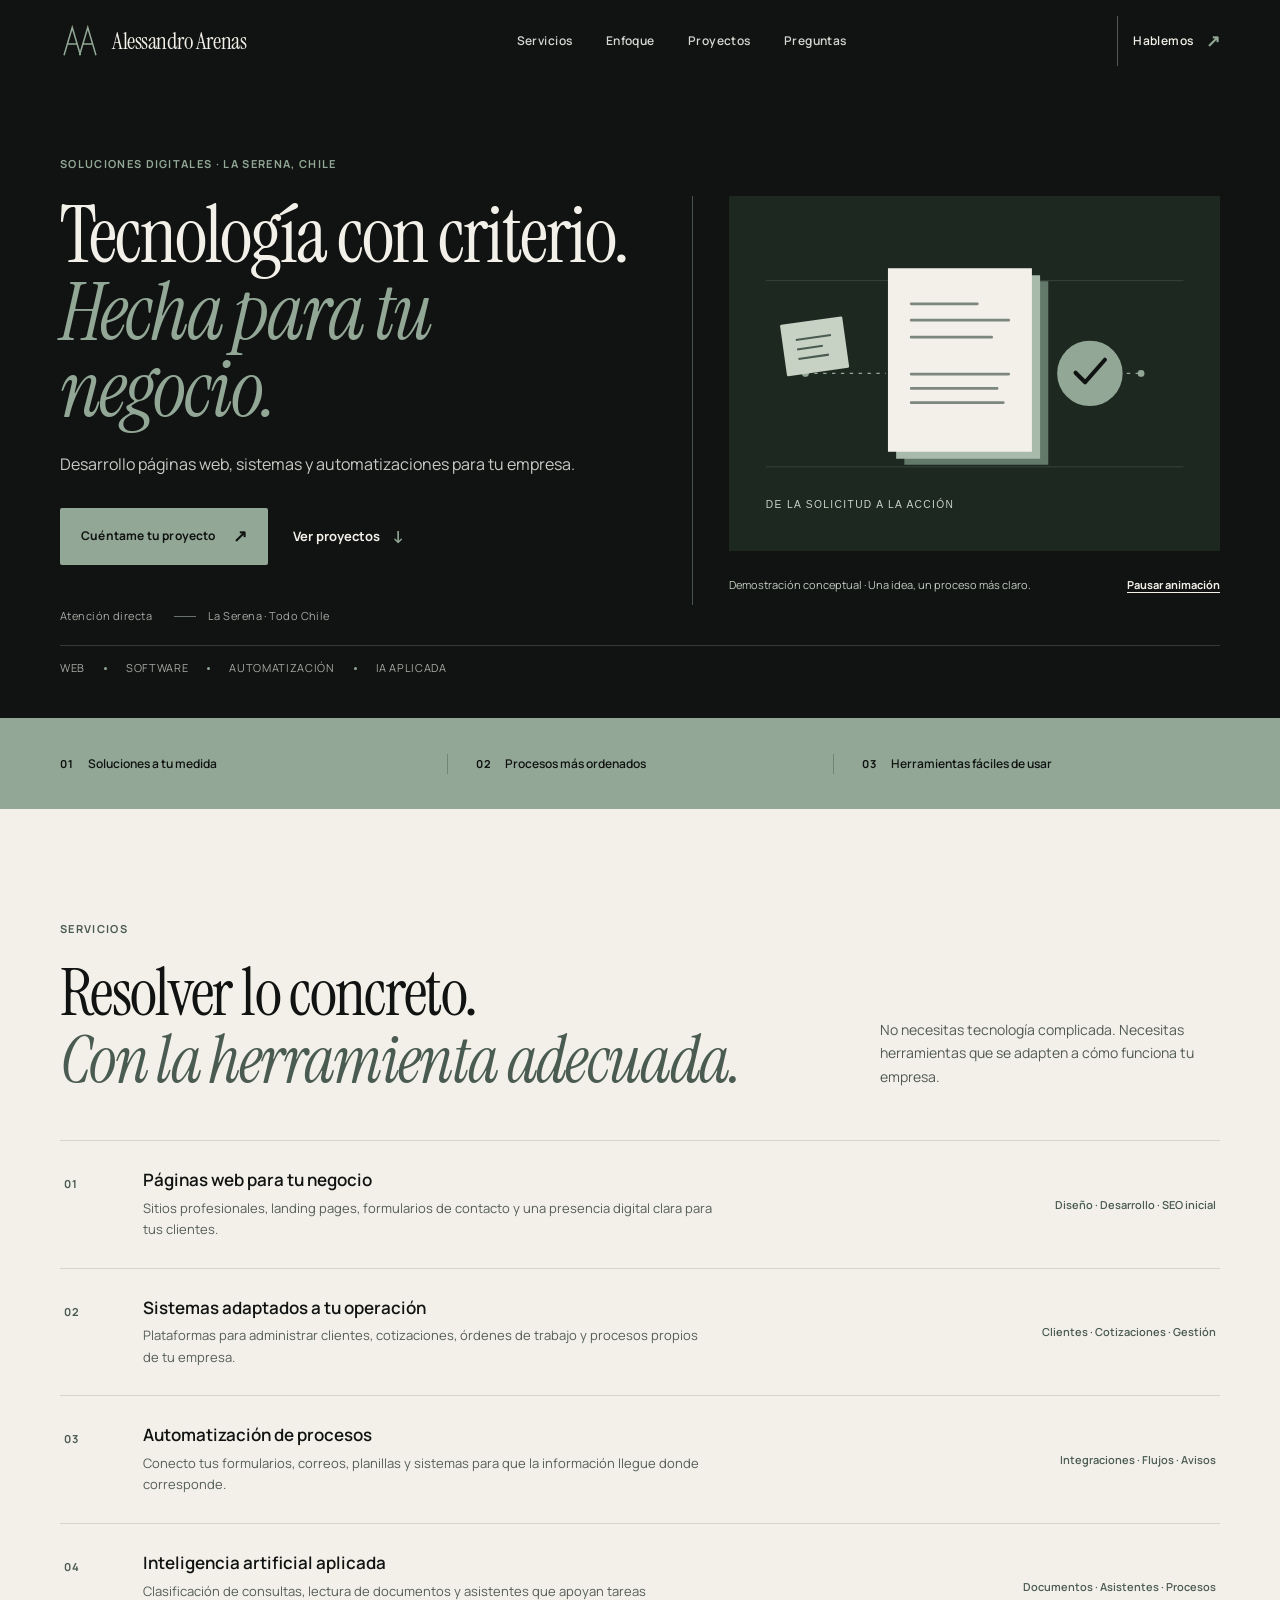
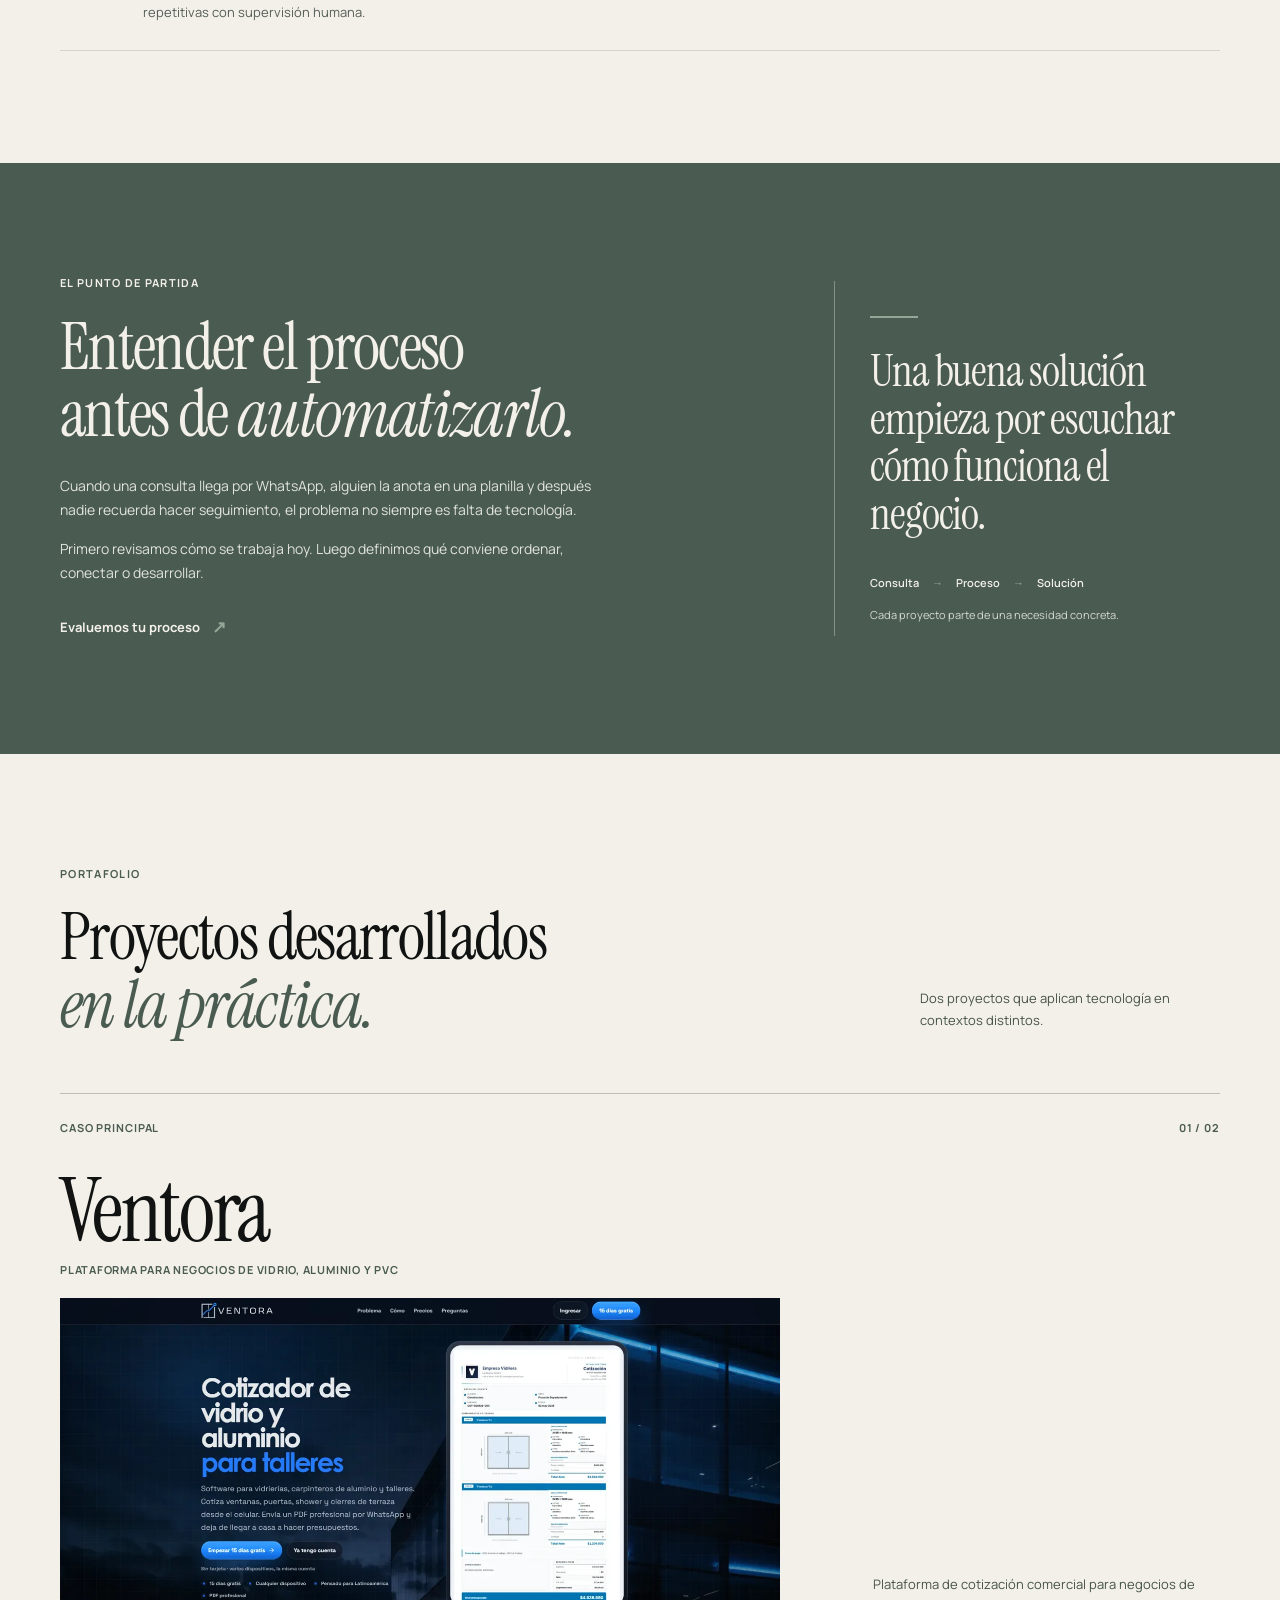
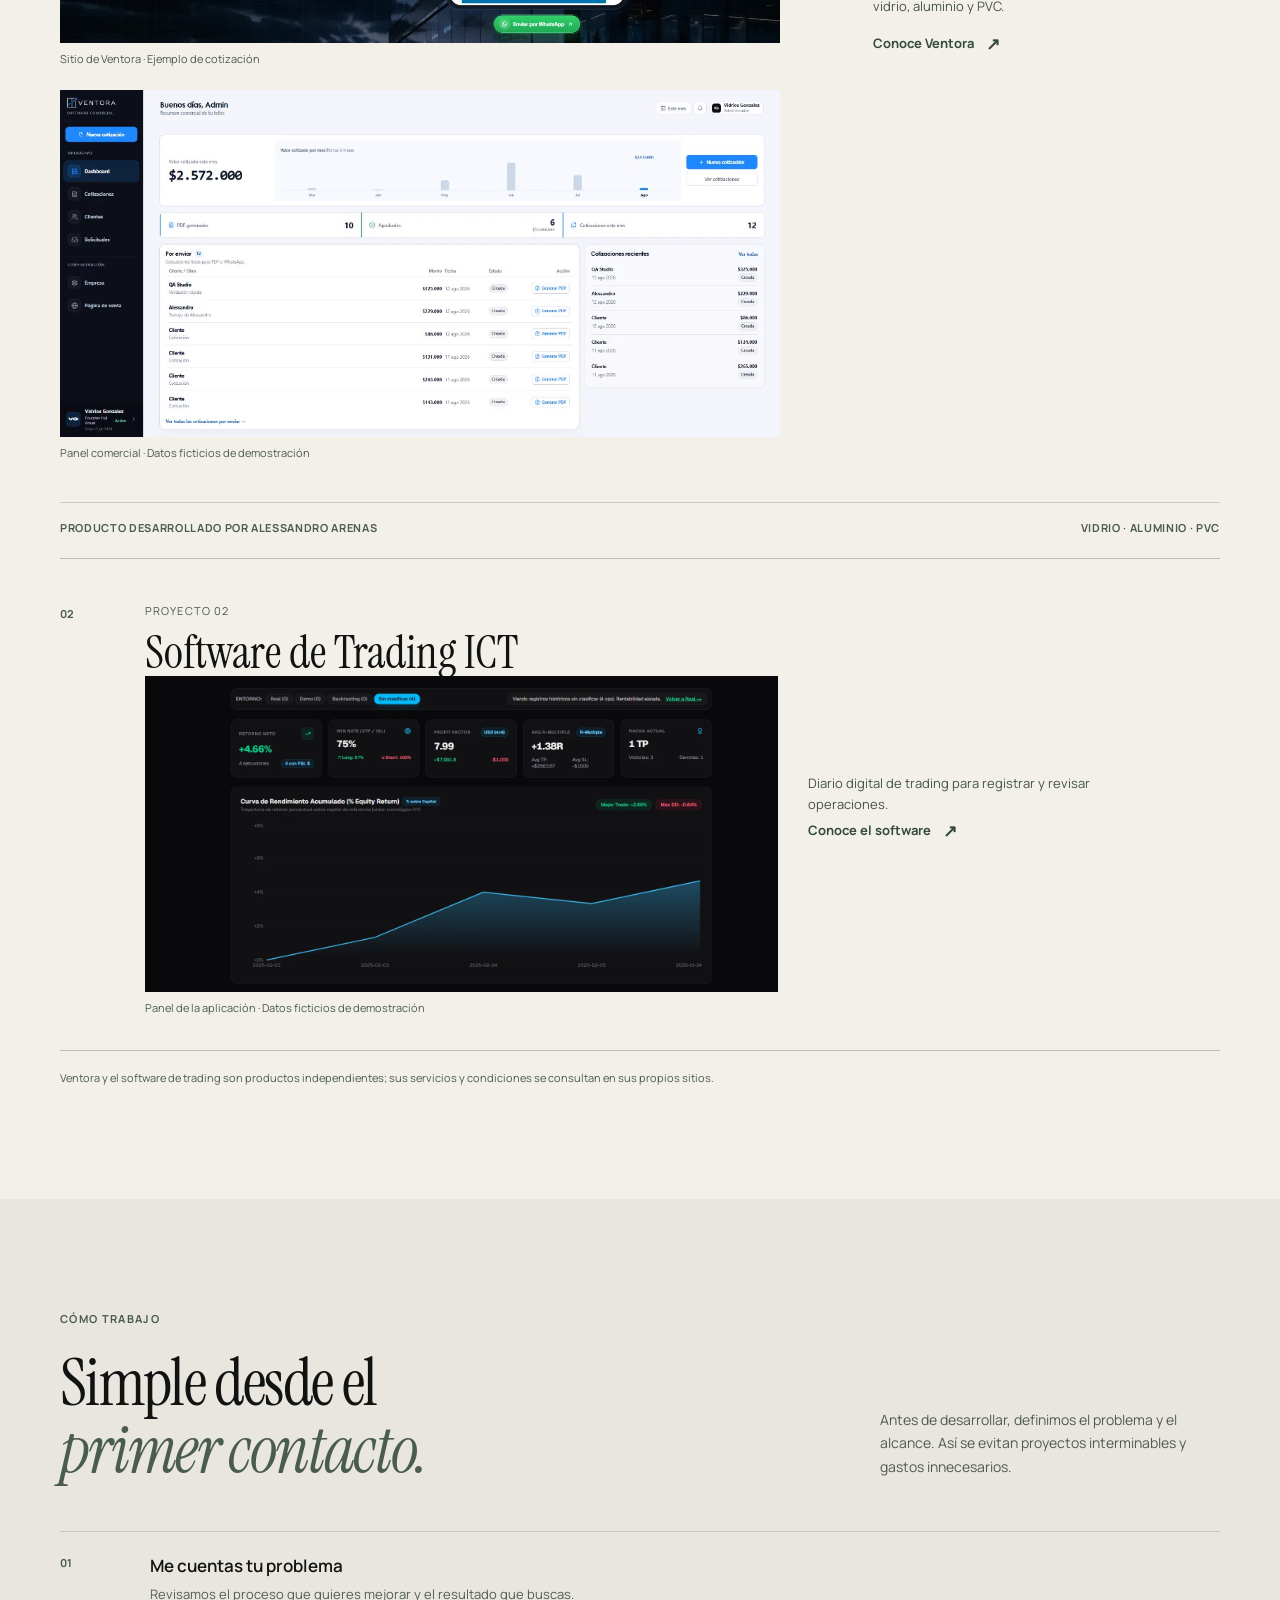
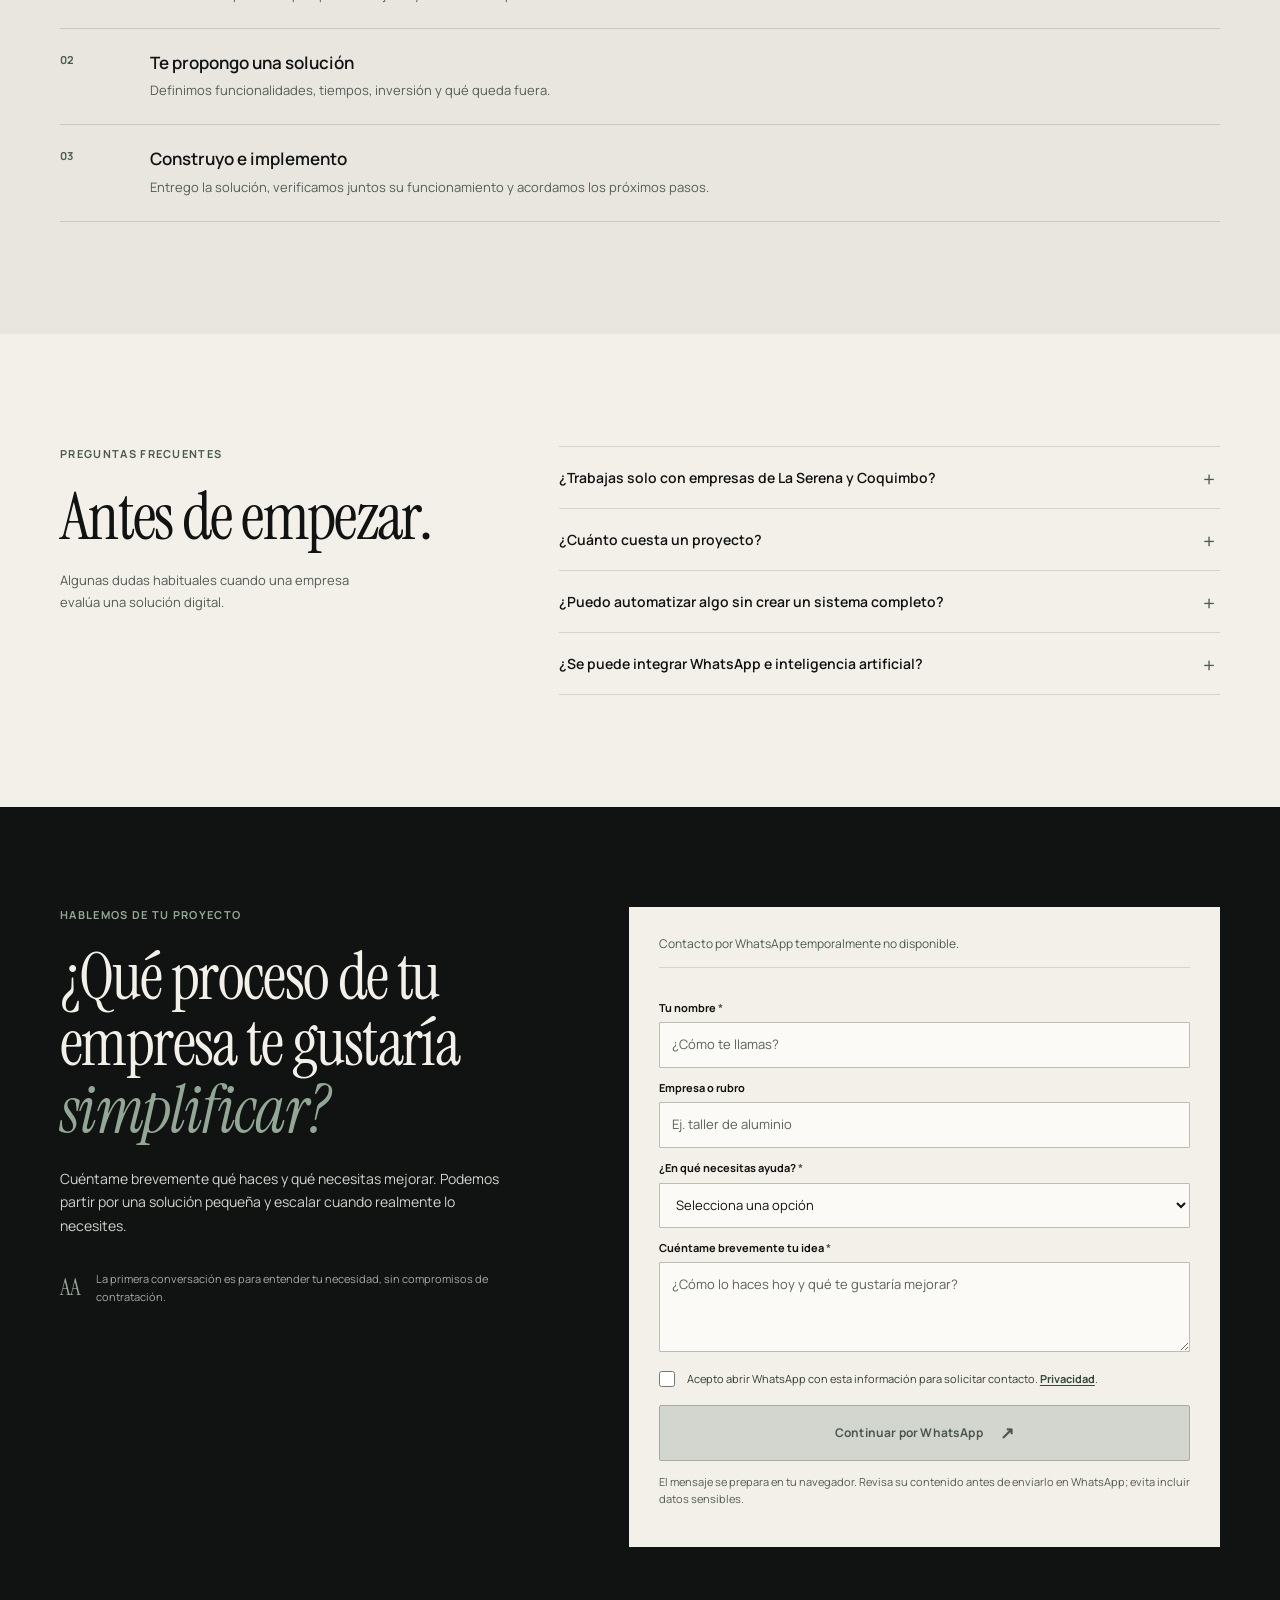
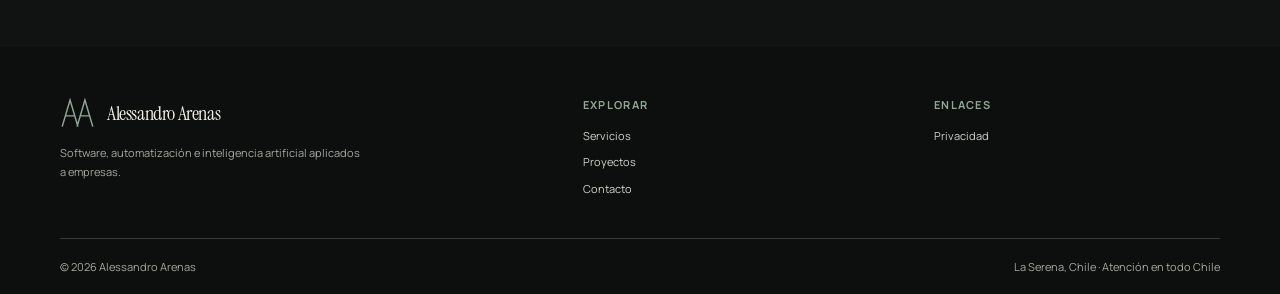
==== commit 028c9513: "feat: add authentic portfolio screenshots" ====
--- a/sitio/index.html
+++ b/sitio/index.html
@@ -89,13 +89,13 @@
         <div class="portfolio-heading"><div><p class="kicker light">PORTAFOLIO</p><h2>Proyectos desarrollados<br /><em>en la práctica.</em></h2></div><p>Dos proyectos que aplican tecnología en contextos distintos.</p></div>
         <article class="case-primary">
           <div class="case-primary-top"><span class="case-label">CASO PRINCIPAL</span><span class="case-location">01 / 02</span></div>
-          <div class="case-primary-main"><div class="case-wordmark"><h3>Ventora</h3><span class="case-descriptor">PLATAFORMA PARA NEGOCIOS DE VIDRIO, ALUMINIO Y PVC</span><figure class="project-visual visual-ventora"><img src="assets/ventora-editorial.svg" width="960" height="540" loading="lazy" decoding="async" alt="Composición editorial abstracta de planos de vidrio para Ventora" /><figcaption>Composición editorial</figcaption></figure></div><div class="case-description"><p>Plataforma de cotización comercial para negocios de vidrio, aluminio y PVC.</p><a href="https://ventorap.cl" class="text-link" id="ventoraLink" target="_blank" rel="noopener noreferrer">Conoce Ventora <span aria-hidden="true">↗</span><span class="sr-only"> (abre una pestaña nueva)</span></a></div></div>
+          <div class="case-primary-main"><div class="case-wordmark"><h3>Ventora</h3><span class="case-descriptor">PLATAFORMA PARA NEGOCIOS DE VIDRIO, ALUMINIO Y PVC</span><figure class="project-visual visual-ventora"><img src="assets/ventora-sitio.webp" width="1400" height="670" loading="lazy" decoding="async" alt="Página de Ventora con presentación del cotizador y ejemplo de cotización" /><figcaption>Sitio de Ventora · Ejemplo de cotización</figcaption></figure><figure class="project-visual visual-ventora-panel"><img src="assets/ventora-panel.webp" width="1024" height="492" loading="lazy" decoding="async" alt="Panel comercial de Ventora con cotizaciones y actividad de una empresa ficticia" /><figcaption>Panel comercial · Datos ficticios de demostración</figcaption></figure></div><div class="case-description"><p>Plataforma de cotización comercial para negocios de vidrio, aluminio y PVC.</p><a href="https://ventorap.cl" class="text-link" id="ventoraLink" target="_blank" rel="noopener noreferrer">Conoce Ventora <span aria-hidden="true">↗</span><span class="sr-only"> (abre una pestaña nueva)</span></a></div></div>
           <div class="case-primary-bottom"><span>Producto desarrollado por Alessandro Arenas</span><span>Vidrio · Aluminio · PVC</span></div>
         </article>
         <article class="case-secondary">
-          <div class="case-secondary-index">02</div><div class="case-secondary-name"><p class="case-label">PROYECTO 02</p><h3>ICT Zella</h3><figure class="project-visual visual-zella"><img src="assets/zella-editorial.svg" width="960" height="480" loading="lazy" decoding="async" alt="Composición editorial abstracta de páginas para ICT Zella" /><figcaption>Composición editorial</figcaption></figure></div><div class="case-secondary-description"><p>Diario digital de trading para registrar y revisar operaciones.</p><a href="https://martin-trader-ict-zella.vercel.app/" class="text-link" target="_blank" rel="noopener noreferrer">Conoce ICT Zella <span aria-hidden="true">↗</span><span class="sr-only"> (abre una pestaña nueva)</span></a></div>
+          <div class="case-secondary-index">02</div><div class="case-secondary-name"><p class="case-label">PROYECTO 02</p><h3>Software de Trading ICT</h3><figure class="project-visual visual-zella"><img src="assets/trading-ict-panel.webp" width="1600" height="800" loading="lazy" decoding="async" alt="Panel de trading con indicadores y gráfico de rendimiento de operaciones ficticias" /><figcaption>Panel de la aplicación · Datos ficticios de demostración</figcaption></figure></div><div class="case-secondary-description"><p>Diario digital de trading para registrar y revisar operaciones.</p><a href="https://martin-trader-ict-zella.vercel.app/" class="text-link" target="_blank" rel="noopener noreferrer">Conoce el software <span aria-hidden="true">↗</span><span class="sr-only"> (abre una pestaña nueva)</span></a></div>
         </article>
-        <p class="portfolio-footnote">Ventora e ICT Zella son productos independientes; sus servicios y condiciones se consultan en sus propios sitios.</p>
+        <p class="portfolio-footnote">Ventora y el software de trading son productos independientes; sus servicios y condiciones se consultan en sus propios sitios.</p>
       </div>
     </section>
     <section class="section process"><div class="shell"><div class="section-top"><div><p class="kicker">CÓMO TRABAJO</p><h2>Simple desde el<br /><em>primer contacto.</em></h2></div><p>Antes de desarrollar, definimos el problema y el alcance. Así se evitan proyectos interminables y gastos innecesarios.</p></div><div class="process-list"><article><span>01</span><div><h3>Me cuentas tu problema</h3><p>Revisamos el proceso que quieres mejorar y el resultado que buscas.</p></div></article><article><span>02</span><div><h3>Te propongo una solución</h3><p>Definimos funcionalidades, tiempos, inversión y qué queda fuera.</p></div></article><article><span>03</span><div><h3>Construyo e implemento</h3><p>Entrego la solución, verificamos juntos su funcionamiento y acordamos los próximos pasos.</p></div></article></div></div></section>
--- a/sitio/styles.css
+++ b/sitio/styles.css
@@ -459,6 +459,9 @@
 .project-visual { display: block; aspect-ratio: auto; margin: 0; padding: 0; background: transparent; color: var(--forest); }
 .project-visual::before, .project-visual::after { content: none; }
 .project-visual img { display: block; width: 100%; height: auto; aspect-ratio: 16 / 9; object-fit: cover; }
+.visual-ventora img { aspect-ratio: 1400 / 670; }
+.visual-ventora-panel { margin-top: 24px; }
+.visual-ventora-panel img { aspect-ratio: 1024 / 492; }
 .visual-zella img { aspect-ratio: 2 / 1; }
 .project-visual figcaption { padding-top: 8px; color: var(--forest); font-size: 11px; line-height: 1.4; }
 @media (hover: hover) and (pointer: fine) {
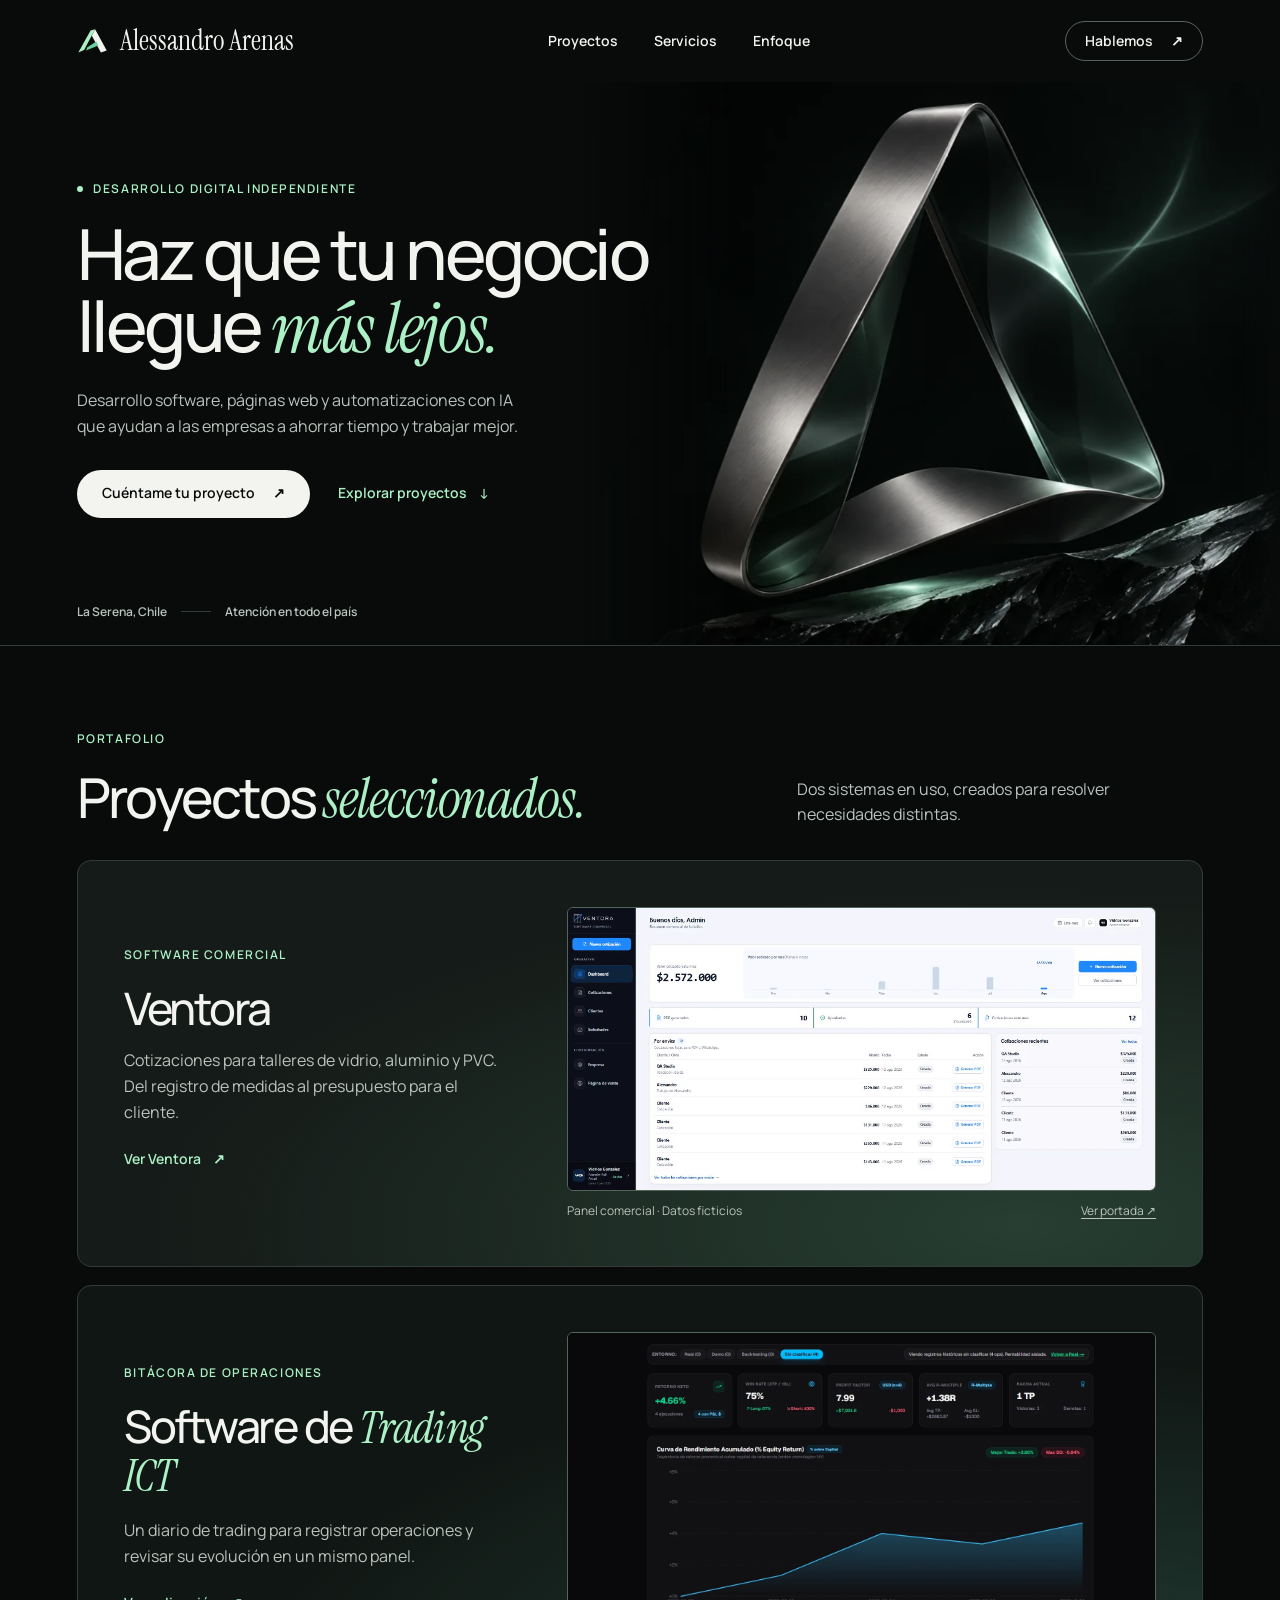
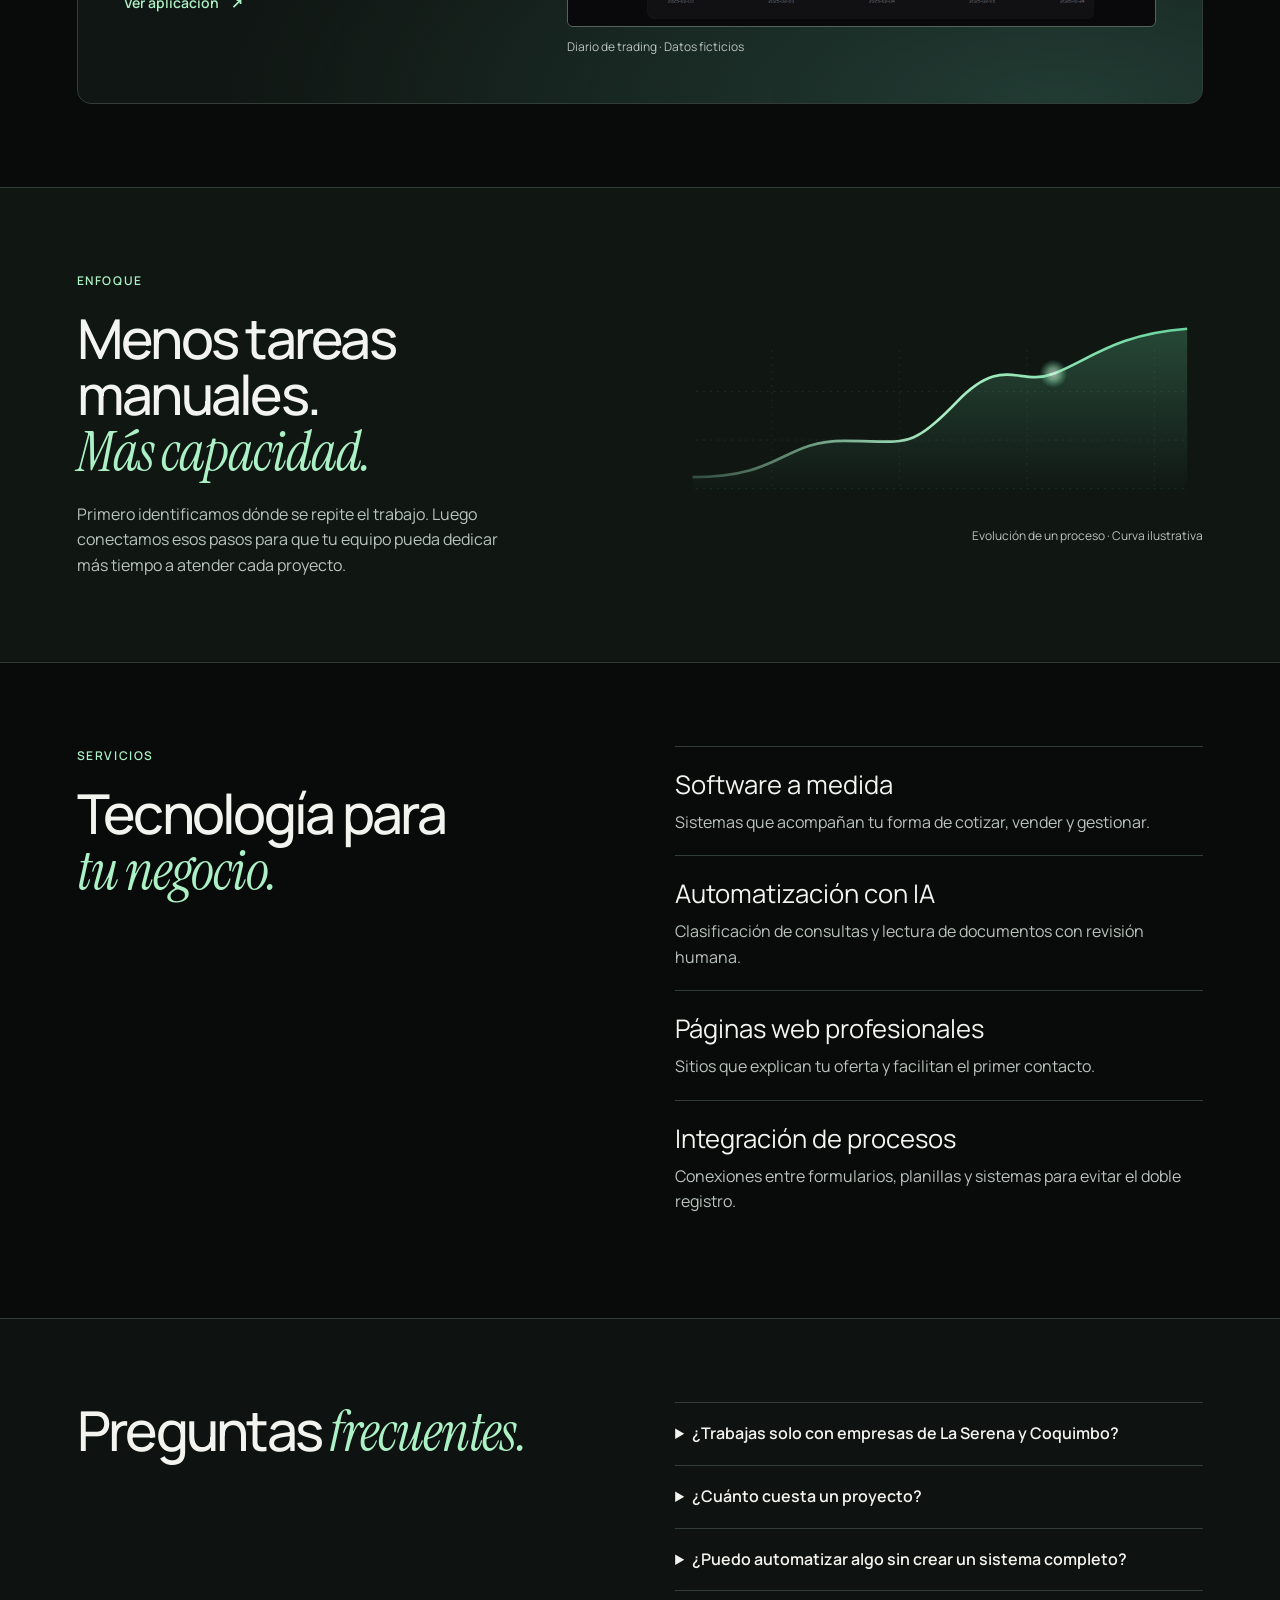
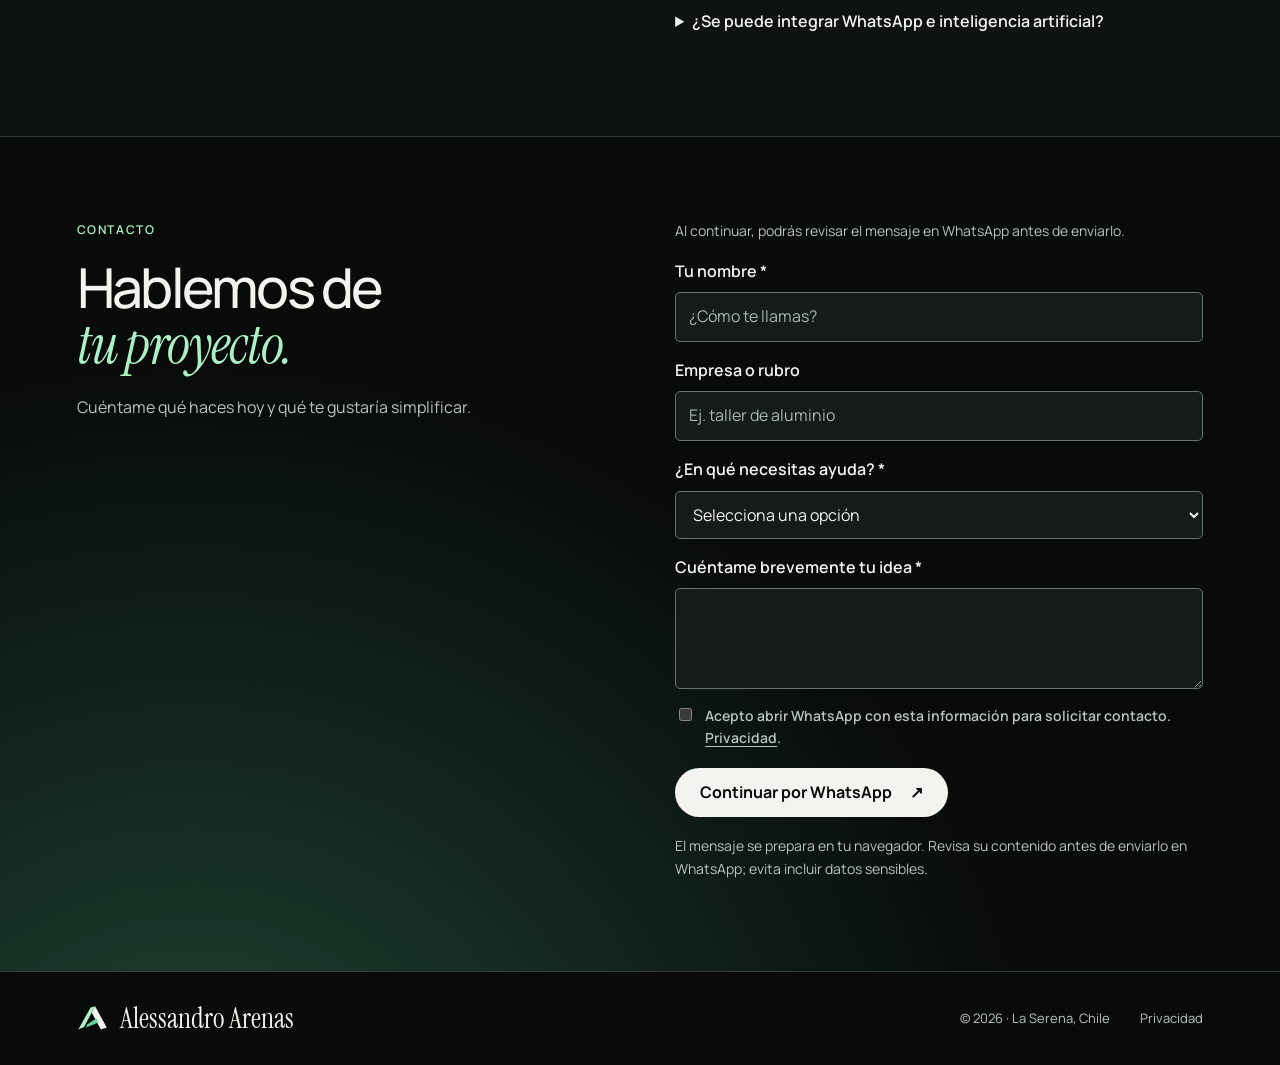
==== commit 0f540c6e: "Redesign personal portfolio in Digital Black Edition" ====
--- a/sitio/index.html
+++ b/sitio/index.html
@@ -3,7 +3,7 @@
 <head>
   <meta charset="utf-8" />
   <meta name="viewport" content="width=device-width, initial-scale=1" />
-  <meta name="theme-color" content="#101311" />
+  <meta name="theme-color" content="#080B0A" />
   <title>Alessandro Arenas | Desarrollo digital para empresas</title>
   <meta name="description" content="Desarrollo páginas web, sistemas a medida y automatizaciones para empresas. Desde La Serena, para todo Chile." />
   <meta name="robots" content="index,follow" />
@@ -13,95 +13,100 @@
   <meta property="og:locale" content="es_CL" />
   <!-- Añadir URL absoluta de canonical y Open Graph al definir el dominio final. -->
   <link rel="icon" href="assets/favicon.svg" type="image/svg+xml" />
-  <link rel="preload" href="assets/fonts/instrument-serif-regular-latin.woff2" as="font" type="font/woff2" crossorigin />
+  <link rel="preload" href="assets/fonts/instrument-serif-italic-latin.woff2" as="font" type="font/woff2" crossorigin />
   <link rel="preload" href="assets/fonts/manrope-latin.woff2" as="font" type="font/woff2" crossorigin />
   <link rel="stylesheet" href="styles.css" />
   <script src="config.js" defer></script>
   <script src="script.js" defer></script>
 </head>
 <body>
-  <a class="skip" href="#contenido">Saltar al contenido</a>
-  <header class="header" id="inicio">
-    <div class="shell nav">
-      <a class="brand" href="#inicio" aria-label="Alessandro Arenas, inicio">
-        <svg class="brand-symbol" viewBox="0 0 73 68" aria-hidden="true"><path d="M5 61 21 7 37 61M12 40h18M36 61 52 7 68 61M43 40h18" /></svg>
-        <span class="brand-name">Alessandro <span>Arenas</span></span>
-      </a>
-      <button type="button" class="nav-toggle" aria-label="Abrir navegación" aria-expanded="false" aria-controls="navLinks"><span></span><span></span></button>
-      <nav class="nav-links" id="navLinks" aria-label="Navegación principal">
-        <a href="#servicios">Servicios</a><a href="#ejemplo">Enfoque</a><a href="#proyecto">Proyectos</a><a href="#preguntas">Preguntas</a>
-      </nav>
-      <a class="nav-cta" href="#contacto">Hablemos <span aria-hidden="true">↗</span></a>
-    </div>
-  </header>
-  <main id="contenido">
-    <section class="hero">
-      <div class="shell hero-inner">
-        <div class="hero-copy">
-          <p class="hero-location">Soluciones digitales · La Serena, Chile</p>
-          <h1><span class="hero-line">Tecnología con criterio.</span><em class="hero-line">Hecha para tu negocio.</em></h1>
-          <p class="hero-intro">Desarrollo páginas web, sistemas y automatizaciones para tu empresa.</p>
-          <div class="hero-buttons"><a class="btn btn-primary" href="#contacto">Cuéntame tu proyecto <span aria-hidden="true">↗</span></a><a class="text-link hero-secondary" href="#proyecto">Ver proyectos <span aria-hidden="true">↓</span></a></div>
-          <div class="hero-foot"><span>Atención directa</span><span>La Serena · Todo Chile</span></div>
-        </div>
-        <figure class="hero-art visual-demo" data-video-mp4="" data-video-webm="" data-video-poster="" data-video-label="">
-          <div class="demo-stage">
-            <svg class="concept-art" viewBox="0 0 720 520" role="img" aria-labelledby="concept-title">
-              <title id="concept-title">Ilustración conceptual: una solicitud se ordena y da paso a una acción.</title>
-              <rect width="720" height="520" fill="#1d2821" />
-              <path d="M54 397H666M54 124H666" stroke="#92a796" stroke-opacity=".3" />
-              <path class="concept-route" d="M112 260H230M492 260H604" fill="none" stroke="#92a796" stroke-width="2" stroke-dasharray="5 8" />
-              <g fill="#92a796"><circle cx="112" cy="260" r="5"/><circle cx="604" cy="260" r="5"/></g>
-              <g class="concept-request"><g transform="translate(80 182) rotate(-8 48 42)" fill="#c7d1c4"><rect width="92" height="76" rx="2"/><path d="M20 25h52M20 39h38M20 53h45" stroke="#4a5b51" stroke-width="3"/></g></g>
-              <g class="concept-document"><path d="M257 125h211v269H257z" fill="#63796a"/><path d="M245 116h211v269H245z" fill="#a8baaa"/><path d="M233 106h211v269H233z" fill="#f3f0e9"/><path d="M267 158h97M267 182h143M267 207h118M267 261h143M267 282h126M267 303h135" stroke="#4a5b51" stroke-width="4" stroke-linecap="round" opacity=".7"/></g>
-              <g class="concept-check"><circle cx="529" cy="260" r="48" fill="#92a796"/><path d="m508 259 14 14 29-33" fill="none" stroke="#101311" stroke-width="6" stroke-linecap="round" stroke-linejoin="round"/></g>
-              <text x="54" y="458" fill="#c9d2c8" font-family="Arial,sans-serif" font-size="15" letter-spacing="2">DE LA SOLICITUD A LA ACCIÓN</text>
-            </svg>
-          </div>
-          <button class="demo-toggle" type="button" hidden>Pausar animación</button>
-          <figcaption>Demostración conceptual · Una idea, un proceso más claro.</figcaption>
-        </figure>
-      </div>
-      <div class="hero-bottom shell"><span>Web</span><i></i><span>Software</span><i></i><span>Automatización</span><i></i><span>IA aplicada</span></div>
-    </section>
-    <section class="value-strip" aria-label="Forma de trabajo">
-      <div class="shell value-grid"><div><span>01</span><strong>Soluciones a tu medida</strong></div><div><span>02</span><strong>Procesos más ordenados</strong></div><div><span>03</span><strong>Herramientas fáciles de usar</strong></div></div>
-    </section>
-    <section class="section services" id="servicios">
-      <div class="shell">
-        <div class="section-top"><div><p class="kicker">SERVICIOS</p><h2>Resolver lo concreto.<br /><em>Con la herramienta adecuada.</em></h2></div><p>No necesitas tecnología complicada. Necesitas herramientas que se adapten a cómo funciona tu empresa.</p></div>
-        <div class="services-list">
-          <article class="service-row"><span class="service-index">01</span><div><h3>Páginas web para tu negocio</h3><p>Sitios profesionales, landing pages, formularios de contacto y una presencia digital clara para tus clientes.</p></div><span class="service-detail">Diseño · Desarrollo · SEO inicial</span></article>
-          <article class="service-row"><span class="service-index">02</span><div><h3>Sistemas adaptados a tu operación</h3><p>Plataformas para administrar clientes, cotizaciones, órdenes de trabajo y procesos propios de tu empresa.</p></div><span class="service-detail">Clientes · Cotizaciones · Gestión</span></article>
-          <article class="service-row"><span class="service-index">03</span><div><h3>Automatización de procesos</h3><p>Conecto tus formularios, correos, planillas y sistemas para que la información llegue donde corresponde.</p></div><span class="service-detail">Integraciones · Flujos · Avisos</span></article>
-          <article class="service-row"><span class="service-index">04</span><div><h3>Inteligencia artificial aplicada</h3><p>Clasificación de consultas, lectura de documentos y asistentes que apoyan tareas repetitivas con supervisión humana.</p></div><span class="service-detail">Documentos · Asistentes · Procesos</span></article>
-        </div>
-      </div>
-    </section>
-    <section class="section approach" id="ejemplo">
-      <div class="shell approach-grid">
-        <div class="approach-copy"><p class="kicker">EL PUNTO DE PARTIDA</p><h2>Entender el proceso<br />antes de <em>automatizarlo.</em></h2><p>Cuando una consulta llega por WhatsApp, alguien la anota en una planilla y después nadie recuerda hacer seguimiento, el problema no siempre es falta de tecnología.</p><p>Primero revisamos cómo se trabaja hoy. Luego definimos qué conviene ordenar, conectar o desarrollar.</p><a href="#contacto" class="text-link">Evaluemos tu proceso <span aria-hidden="true">↗</span></a></div>
-        <div class="approach-note"><span class="note-rule" aria-hidden="true"></span><p class="note-quote">Una buena solución empieza por escuchar cómo funciona el negocio.</p><div class="note-steps"><span>Consulta</span><i aria-hidden="true">→</i><span>Proceso</span><i aria-hidden="true">→</i><span>Solución</span></div><small>Cada proyecto parte de una necesidad concreta.</small></div>
-      </div>
-    </section>
-    <section class="section portfolio" id="proyecto">
-      <div class="shell">
-        <div class="portfolio-heading"><div><p class="kicker light">PORTAFOLIO</p><h2>Proyectos desarrollados<br /><em>en la práctica.</em></h2></div><p>Dos proyectos que aplican tecnología en contextos distintos.</p></div>
-        <article class="case-primary">
-          <div class="case-primary-top"><span class="case-label">CASO PRINCIPAL</span><span class="case-location">01 / 02</span></div>
-          <div class="case-primary-main"><div class="case-wordmark"><h3>Ventora</h3><span class="case-descriptor">PLATAFORMA PARA NEGOCIOS DE VIDRIO, ALUMINIO Y PVC</span><figure class="project-visual visual-ventora"><img src="assets/ventora-sitio.webp" width="1400" height="670" loading="lazy" decoding="async" alt="Página de Ventora con presentación del cotizador y ejemplo de cotización" /><figcaption>Sitio de Ventora · Ejemplo de cotización</figcaption></figure><figure class="project-visual visual-ventora-panel"><img src="assets/ventora-panel.webp" width="1024" height="492" loading="lazy" decoding="async" alt="Panel comercial de Ventora con cotizaciones y actividad de una empresa ficticia" /><figcaption>Panel comercial · Datos ficticios de demostración</figcaption></figure></div><div class="case-description"><p>Plataforma de cotización comercial para negocios de vidrio, aluminio y PVC.</p><a href="https://ventorap.cl" class="text-link" id="ventoraLink" target="_blank" rel="noopener noreferrer">Conoce Ventora <span aria-hidden="true">↗</span><span class="sr-only"> (abre una pestaña nueva)</span></a></div></div>
-          <div class="case-primary-bottom"><span>Producto desarrollado por Alessandro Arenas</span><span>Vidrio · Aluminio · PVC</span></div>
-        </article>
-        <article class="case-secondary">
-          <div class="case-secondary-index">02</div><div class="case-secondary-name"><p class="case-label">PROYECTO 02</p><h3>Software de Trading ICT</h3><figure class="project-visual visual-zella"><img src="assets/trading-ict-panel.webp" width="1600" height="800" loading="lazy" decoding="async" alt="Panel de trading con indicadores y gráfico de rendimiento de operaciones ficticias" /><figcaption>Panel de la aplicación · Datos ficticios de demostración</figcaption></figure></div><div class="case-secondary-description"><p>Diario digital de trading para registrar y revisar operaciones.</p><a href="https://martin-trader-ict-zella.vercel.app/" class="text-link" target="_blank" rel="noopener noreferrer">Conoce el software <span aria-hidden="true">↗</span><span class="sr-only"> (abre una pestaña nueva)</span></a></div>
-        </article>
-        <p class="portfolio-footnote">Ventora y el software de trading son productos independientes; sus servicios y condiciones se consultan en sus propios sitios.</p>
-      </div>
-    </section>
-    <section class="section process"><div class="shell"><div class="section-top"><div><p class="kicker">CÓMO TRABAJO</p><h2>Simple desde el<br /><em>primer contacto.</em></h2></div><p>Antes de desarrollar, definimos el problema y el alcance. Así se evitan proyectos interminables y gastos innecesarios.</p></div><div class="process-list"><article><span>01</span><div><h3>Me cuentas tu problema</h3><p>Revisamos el proceso que quieres mejorar y el resultado que buscas.</p></div></article><article><span>02</span><div><h3>Te propongo una solución</h3><p>Definimos funcionalidades, tiempos, inversión y qué queda fuera.</p></div></article><article><span>03</span><div><h3>Construyo e implemento</h3><p>Entrego la solución, verificamos juntos su funcionamiento y acordamos los próximos pasos.</p></div></article></div></div></section>
-    <section class="section faqs" id="preguntas"><div class="shell faq-grid"><div class="faq-heading"><p class="kicker">PREGUNTAS FRECUENTES</p><h2>Antes de empezar.</h2><p>Algunas dudas habituales cuando una empresa evalúa una solución digital.</p></div><div class="faq-list"><details><summary>¿Trabajas solo con empresas de La Serena y Coquimbo?</summary><p>No. Atiendo desde la Región de Coquimbo y puedo colaborar de manera remota con empresas de todo Chile.</p></details><details><summary>¿Cuánto cuesta un proyecto?</summary><p>Depende del alcance, las integraciones y el mantenimiento requerido. Primero reviso lo que necesitas y luego preparo una propuesta con precio y entregables definidos.</p></details><details><summary>¿Puedo automatizar algo sin crear un sistema completo?</summary><p>Sí. En muchos casos es suficiente integrar las herramientas que ya utilizas. Recomendaré una solución nueva solo si aporta valor real.</p></details><details><summary>¿Se puede integrar WhatsApp e inteligencia artificial?</summary><p>Existen integraciones oficiales y flujos autorizados según el caso. Antes de implementarlos es necesario revisar permisos, costos, políticas de la plataforma y tratamiento de datos.</p></details></div></div></section>
-    <section class="contact-section" id="contacto"><div class="shell contact-grid"><div class="contact-copy"><p class="kicker light">HABLEMOS DE TU PROYECTO</p><h2>¿Qué proceso de tu empresa te gustaría <em>simplificar?</em></h2><p>Cuéntame brevemente qué haces y qué necesitas mejorar. Podemos partir por una solución pequeña y escalar cuando realmente lo necesites.</p><div class="contact-note"><span class="contact-note-mark" aria-hidden="true">AA</span><span>La primera conversación es para entender tu necesidad, sin compromisos de contratación.</span></div></div><div class="contact-form-wrap"><form id="contactForm"><p class="form-availability" id="formAvailability" role="status">Comprobando disponibilidad de WhatsApp…</p><noscript><p>Activa JavaScript para preparar el mensaje de WhatsApp.</p></noscript><label for="nombre">Tu nombre <span aria-hidden="true">*</span></label><input id="nombre" name="nombre" autocomplete="name" required minlength="2" placeholder="¿Cómo te llamas?" /><label for="empresa">Empresa o rubro</label><input id="empresa" name="empresa" autocomplete="organization" placeholder="Ej. taller de aluminio" /><label for="servicio">¿En qué necesitas ayuda? <span aria-hidden="true">*</span></label><select id="servicio" name="servicio" required><option value="">Selecciona una opción</option><option>Página web o landing page</option><option>Sistema a medida</option><option>Automatización de procesos</option><option>Solución con inteligencia artificial</option><option>No estoy seguro; quiero orientación</option></select><label for="detalle">Cuéntame brevemente tu idea <span aria-hidden="true">*</span></label><textarea id="detalle" name="detalle" rows="3" required minlength="10" placeholder="¿Cómo lo haces hoy y qué te gustaría mejorar?"></textarea><label class="consent"><input type="checkbox" id="consent" required /><span>Acepto abrir WhatsApp con esta información para solicitar contacto. <a href="privacidad.html">Privacidad</a>.</span></label><button class="btn btn-primary form-submit" type="submit" disabled>Continuar por WhatsApp <span aria-hidden="true">↗</span></button><p class="form-foot">El mensaje se prepara en tu navegador. Revisa su contenido antes de enviarlo en WhatsApp; evita incluir datos sensibles.</p><p class="form-message" id="formMessage" role="status" aria-live="polite"></p></form></div></div></section>
-  </main>
-  <footer class="footer"><div class="shell footer-grid"><div class="footer-brand"><a class="brand brand-footer" href="#inicio" aria-label="Alessandro Arenas, volver al inicio"><svg class="brand-symbol" viewBox="0 0 73 68" aria-hidden="true"><path d="M5 61 21 7 37 61M12 40h18M36 61 52 7 68 61M43 40h18" /></svg><span class="brand-name">Alessandro <span>Arenas</span></span></a><p>Software, automatización e inteligencia artificial aplicados a empresas.</p></div><div><strong>Explorar</strong><a href="#servicios">Servicios</a><a href="#proyecto">Proyectos</a><a href="#contacto">Contacto</a></div><div><strong>Enlaces</strong><span data-social="instagram" hidden>Instagram</span><span data-social="facebook" hidden>Facebook</span><a id="footerEmail" hidden>Correo electrónico</a><a href="privacidad.html">Privacidad</a></div></div><div class="shell footer-bottom"><span>© <span id="year"></span> Alessandro Arenas</span><span>La Serena, Chile · Atención en todo Chile</span></div></footer>
-</body>
-</html>
+<a href="#contenido" class="skip">Saltar al contenido</a>
+<header class="header" id="inicio"><div class="shell nav">
+  <a class="brand" href="#inicio"><img src="assets/firma.svg" width="31" height="29" alt="" /> Alessandro Arenas</a>
+  <button class="nav-toggle" type="button" aria-expanded="false" aria-controls="navLinks" aria-label="Abrir navegación">Menú</button>
+  <nav class="nav-links" id="navLinks" aria-label="Navegación principal">
+    <a href="#proyecto">Proyectos</a><a href="#servicios">Servicios</a><a href="#ejemplo">Enfoque</a>
+  </nav>
+  <a class="nav-cta" href="#contacto">Hablemos <span aria-hidden="true">↗</span></a>
+</div></header>
+<main id="contenido">
+<section class="hero"><div class="shell hero-inner">
+  <div class="hero-copy">
+    <p class="eyebrow"><span class="signal"></span> Desarrollo digital independiente</p>
+    <h1>Haz que tu negocio<br /> llegue <em>más lejos.</em></h1>
+    <p class="intro">Desarrollo software, páginas web y automatizaciones con IA que ayudan a las empresas a ahorrar tiempo y trabajar mejor.</p>
+    <div class="actions"><a class="pill" href="#contacto">Cuéntame tu proyecto <span aria-hidden="true">↗</span></a><a class="line-link" href="#proyecto">Explorar proyectos <span aria-hidden="true">↓</span></a></div>
+  </div>
+  <div class="art"><img class="sculpture" src="assets/escultura.webp" width="1050" height="788" alt="" fetchpriority="high" /></div>
+  <div class="origin">La Serena, Chile <span></span> Atención en todo el país</div>
+</div></section>
+<section class="portfolio" id="proyecto"><div class="shell">
+  <div class="section-heading"><div><p class="eyebrow">Portafolio</p><h2>Proyectos <em>seleccionados.</em></h2></div>
+  <p>Dos sistemas en uso, creados para resolver necesidades distintas.</p></div>
+  <article class="case"><div class="case-copy">
+    <p class="category">Software comercial</p><h3>Ventora</h3>
+    <p>Cotizaciones para talleres de vidrio, aluminio y PVC. Del registro de medidas al presupuesto para el cliente.</p>
+    <a class="line-link" href="https://ventorap.cl" id="ventoraLink" target="_blank" rel="noopener noreferrer">Ver Ventora <span aria-hidden="true">↗</span><span class="sr-only"> (abre una pestaña nueva)</span></a>
+  </div><figure><a href="assets/ventora-panel.webp" aria-label="Ampliar captura del panel comercial de Ventora"><img src="assets/ventora-panel.webp" width="1024" height="492" loading="lazy" alt="Panel comercial de Ventora con cotizaciones pendientes y recientes" /></a>
+    <figcaption>Panel comercial · Datos ficticios <a href="assets/ventora-sitio.webp">Ver portada ↗</a></figcaption></figure></article>
+  <article class="case trading"><div class="case-copy">
+    <p class="category">Bitácora de operaciones</p><h3>Software de <em>Trading ICT</em></h3>
+    <p>Un diario de trading para registrar operaciones y revisar su evolución en un mismo panel.</p>
+    <a class="line-link" href="https://martin-trader-ict-zella.vercel.app/" target="_blank" rel="noopener noreferrer">Ver aplicación <span aria-hidden="true">↗</span><span class="sr-only"> (abre una pestaña nueva)</span></a>
+  </div><figure><a href="assets/trading-ict-panel.webp" aria-label="Ampliar captura del diario de trading"><img src="assets/trading-ict-panel.webp" width="1600" height="800" loading="lazy" alt="Indicadores y curva de rendimiento de operaciones ficticias" /></a><figcaption>Diario de trading · Datos ficticios</figcaption></figure></article>
+</div></section>
+<section class="impact" id="ejemplo"><div class="shell split">
+  <div><p class="eyebrow">Enfoque</p><h2>Menos tareas manuales.<br /><em>Más capacidad.</em></h2><p>Primero identificamos dónde se repite el trabajo. Luego conectamos esos pasos para que tu equipo pueda dedicar más tiempo a atender cada proyecto.</p></div>
+  <figure><img src="assets/impacto.svg" width="600" height="240" alt="" loading="lazy" /><figcaption>Evolución de un proceso · Curva ilustrativa</figcaption></figure>
+</div></section>
+<section id="servicios" class="services"><div class="shell split">
+  <div><p class="eyebrow">Servicios</p><h2>Tecnología para<br /><em>tu negocio.</em></h2></div>
+  <dl class="capabilities">
+    <dt>Software a medida</dt><dd>Sistemas que acompañan tu forma de cotizar, vender y gestionar.</dd>
+    <dt>Automatización con IA</dt><dd>Clasificación de consultas y lectura de documentos con revisión humana.</dd>
+    <dt>Páginas web profesionales</dt><dd>Sitios que explican tu oferta y facilitan el primer contacto.</dd>
+    <dt>Integración de procesos</dt><dd>Conexiones entre formularios, planillas y sistemas para evitar el doble registro.</dd>
+  </dl>
+</div></section>
+<section class="faq" id="preguntas"><div class="shell split"><h2>Preguntas <em>frecuentes.</em></h2><div class="faq-list"><details><summary>¿Trabajas solo con empresas de La Serena y Coquimbo?</summary><p>No. Atiendo desde la Región de Coquimbo y puedo colaborar de manera remota con empresas de todo Chile.</p></details><details><summary>¿Cuánto cuesta un proyecto?</summary><p>Depende del alcance, las integraciones y el mantenimiento requerido. Primero reviso lo que necesitas y luego preparo una propuesta con precio y entregables definidos.</p></details><details><summary>¿Puedo automatizar algo sin crear un sistema completo?</summary><p>Sí. En muchos casos es suficiente integrar las herramientas que ya utilizas. Recomendaré una solución nueva solo si aporta valor real.</p></details><details><summary>¿Se puede integrar WhatsApp e inteligencia artificial?</summary><p>Existen integraciones oficiales y flujos autorizados según el caso. Antes de implementarlos es necesario revisar permisos, costos, políticas de la plataforma y tratamiento de datos.</p></details></div></div></section>
+<section id="contacto" class="contact"><div class="shell split"><div><p class="eyebrow">Contacto</p><h2>Hablemos de<br /><em>tu proyecto.</em></h2><p>Cuéntame qué haces hoy y qué te gustaría simplificar.</p></div>
+<form id="contactForm">
+          <p class="form-availability" id="formAvailability" role="status">Comprobando disponibilidad de WhatsApp…</p>
+          <noscript>
+          <p>Activa JavaScript para preparar el mensaje de WhatsApp.</p>
+          </noscript>
+          <label for="nombre">Tu nombre <span aria-hidden="true">*</span>
+          </label>
+          <input id="nombre" name="nombre" autocomplete="name" required minlength="2" placeholder="¿Cómo te llamas?" />
+          <label for="empresa">Empresa o rubro</label>
+          <input id="empresa" name="empresa" autocomplete="organization" placeholder="Ej. taller de aluminio" />
+          <label for="servicio">¿En qué necesitas ayuda? <span aria-hidden="true">*</span>
+          </label>
+          <select id="servicio" name="servicio" required>
+          <option value="">Selecciona una opción</option>
+          <option>Página web o landing page</option>
+          <option>Sistema a medida</option>
+          <option>Automatización de procesos</option>
+          <option>Solución con inteligencia artificial</option>
+          <option>No estoy seguro; quiero orientación</option>
+          </select>
+          <label for="detalle">Cuéntame brevemente tu idea <span aria-hidden="true">*</span>
+          </label>
+          <textarea id="detalle" name="detalle" rows="3" required minlength="10" placeholder="¿Cómo lo haces hoy y qué te gustaría mejorar?">
+          </textarea>
+          <label class="consent">
+          <input type="checkbox" id="consent" required />
+          <span>Acepto abrir WhatsApp con esta información para solicitar contacto. <a href="privacidad.html">Privacidad</a>.</span>
+          </label>
+          <button class="pill form-submit" type="submit" disabled>Continuar por WhatsApp <span aria-hidden="true">↗</span>
+          </button>
+          <p class="form-foot">El mensaje se prepara en tu navegador. Revisa su contenido antes de enviarlo en WhatsApp; evita incluir datos sensibles.</p>
+          <p class="form-message" id="formMessage" role="status" aria-live="polite">
+          </p>
+          </form>
+</div></section>
+</main>
+<footer class="shell footer"><a href="#inicio" class="brand"><img src="assets/firma.svg" width="31" height="29" alt="" /> Alessandro Arenas</a>
+  <span>© <span id="year"></span> · La Serena, Chile</span>
+  <a href="privacidad.html">Privacidad</a><a id="footerEmail" hidden>Correo electrónico</a><span data-social="instagram" hidden></span><span data-social="facebook" hidden></span>
+</footer></body></html>
--- a/sitio/styles.css
+++ b/sitio/styles.css
@@ -48,429 +48,138 @@
 }
 
 :root {
-  color-scheme: light;
-  --ink: #101311;
-  --paper: #f3f0e9;
-  --sage: #92a796;
-  --forest: #4a5b51;
-  --warm-gray: #a6a9a3;
-  --line: #d5d3cc;
+  color-scheme: dark;
+  --base: #080b0a;
+  --surface: #151b18;
+  --paper: #f3f4f0;
+  --mint: #acf0c5;
+  --light: #67d49d;
+  --muted: #bac3bd;
+  --rule: #333d37;
   --serif: "Instrument Serif", Georgia, serif;
-  --sans: "Manrope", Arial, sans-serif;
-  --shell: 1160px;
 }
-
 * { box-sizing: border-box; }
-html { scroll-behavior: smooth; scroll-padding-top: 88px; }
-body { margin: 0; background: var(--paper); color: var(--ink); font: 400 16px/1.68 var(--sans); -webkit-font-smoothing: antialiased; }
-body, button, input, select, textarea { font-family: var(--sans); }
-::selection { color: var(--ink); background: var(--sage); }
-a { color: inherit; text-underline-offset: .2em; }
-a:hover { text-decoration-thickness: 2px; }
-button, input, select, textarea { font: inherit; }
-button, a { -webkit-tap-highlight-color: transparent; }
-:focus-visible { outline: 3px solid #7c997f; outline-offset: 4px; }
-.shell { width: min(calc(100% - 64px), var(--shell)); margin-inline: auto; }
-.skip { position: fixed; z-index: 20; top: 10px; left: 10px; transform: translateY(-160%); padding: 10px 14px; background: var(--paper); color: var(--ink); border: 1px solid var(--forest); }
-.skip:focus { transform: translateY(0); }
-.sr-only { position: absolute; width: 1px; height: 1px; padding: 0; margin: -1px; overflow: hidden; clip: rect(0,0,0,0); white-space: nowrap; border: 0; }
-
-.header { position: relative; z-index: 10; background: var(--ink); color: var(--paper); }
-.nav { min-height: 82px; display: flex; align-items: center; justify-content: space-between; gap: 30px; }
-.brand { display: inline-flex; align-items: center; gap: 12px; color: var(--paper); text-decoration: none; flex: 0 0 auto; }
-.brand-symbol { width: 40px; height: 34px; overflow: visible; fill: none; stroke: var(--sage); stroke-width: 3; stroke-linecap: square; stroke-linejoin: miter; }
-.brand-name { font: 400 23px/.95 var(--serif); letter-spacing: -.02em; }
-.brand-name span { display: block; margin-top: 4px; }
-.nav-links { display: flex; align-items: center; gap: clamp(17px, 2.6vw, 38px); }
-.nav-links a, .nav-cta { color: var(--paper); text-decoration: none; font-size: 12px; font-weight: 600; letter-spacing: .035em; }
-.nav-links a { color: #d4d7d1; }
-.nav-links a:hover { color: var(--sage); }
-.nav-cta { display: inline-flex; align-items: center; gap: 12px; padding: 11px 0 11px 15px; border-left: 1px solid #525852; }
-.nav-cta span { font-size: 17px; color: var(--sage); }
-.nav-toggle { display: none; border: 0; padding: 12px; background: transparent; color: var(--paper); cursor: pointer; }
-.nav-toggle span { display: block; width: 22px; height: 1px; margin: 5px 0; background: currentColor; transition: transform .2s ease; }
-.nav-toggle[aria-expanded="true"] span:first-child { transform: translateY(3px) rotate(45deg); }
-.nav-toggle[aria-expanded="true"] span:last-child { transform: translateY(-3px) rotate(-45deg); }
-
-.hero { position: relative; overflow: hidden; background: var(--ink); color: var(--paper); padding: 74px 0 28px; }
-.hero-inner { min-height: 484px; display: grid; grid-template-columns: minmax(0, 1.05fr) minmax(320px, .95fr); align-items: center; gap: 48px; }
-.hero-copy { position: relative; z-index: 1; padding: 0 0 20px; }
-.hero-location, .kicker { margin: 0 0 22px; color: var(--forest); font-size: 11px; line-height: 1.4; font-weight: 700; letter-spacing: .12em; text-transform: uppercase; }
-.hero-location { color: var(--sage); margin-bottom: 26px; }
-h1, h2, h3, p { margin-top: 0; }
-h1, h2, .note-quote { font-family: var(--serif); font-weight: 400; letter-spacing: -.025em; }
-h1 { max-width: 720px; margin-bottom: 22px; font-size: clamp(54px, 6.2vw, 83px); line-height: .97; }
-h1 em, h2 em, .hero-note em, .case-secondary h3 em { color: var(--sage); font-weight: 400; }
-.hero-intro { max-width: 555px; margin: 0 0 30px; color: #c8cbc5; font-size: 16px; line-height: 1.75; }
-.hero-buttons { display: flex; flex-wrap: wrap; align-items: center; gap: 25px; }
-.btn { min-height: 50px; display: inline-flex; align-items: center; justify-content: center; gap: 17px; padding: 13px 20px; border: 1px solid transparent; border-radius: 2px; text-decoration: none; font-size: 12px; font-weight: 700; letter-spacing: .015em; cursor: pointer; transition: background-color .2s ease, color .2s ease, border-color .2s ease; }
-.btn-primary { color: var(--ink); background: var(--sage); }
-.btn-primary:hover { color: var(--paper); background: var(--forest); }
-.btn-primary span { font-size: 17px; }
-.text-link { display: inline-flex; align-items: center; gap: 12px; color: var(--forest); font-size: 13px; font-weight: 700; text-decoration-color: transparent; transition: color .2s ease, text-decoration-color .2s ease; }
-.text-link:hover { text-decoration-color: currentColor; }
-.text-link span[aria-hidden="true"] { color: var(--sage); font-size: 17px; }
-.hero-secondary { color: var(--paper); }
-.hero-secondary span { color: var(--sage); }
-.hero-foot { display: flex; flex-wrap: wrap; gap: 22px; margin-top: 42px; color: var(--warm-gray); font-size: 11px; letter-spacing: .04em; }
-.hero-foot span + span::before { content: ""; display: inline-block; width: 22px; height: 1px; margin: 0 12px 3px 0; background: #68726b; }
-.hero-art { align-self: stretch; min-height: 440px; display: flex; flex-direction: column; align-items: center; justify-content: center; position: relative; padding: 20px 4% 42px; border-left: 1px solid #343b36; }
-.hero-monogram { width: min(100%, 410px); height: auto; overflow: visible; fill: none; stroke: var(--sage); stroke-width: 5; stroke-linecap: square; stroke-linejoin: miter; }
-.hero-note { align-self: flex-end; margin: 34px 4% 0 0; color: #dbddd7; font: 400 20px/1.15 var(--serif); text-align: right; }
-.hero-note em { color: var(--sage); }
-.hero-bottom { min-height: 45px; display: flex; align-items: center; gap: 19px; border-top: 1px solid #343b36; color: var(--warm-gray); font-size: 11px; letter-spacing: .06em; text-transform: uppercase; }
-.hero-bottom i { width: 3px; height: 3px; flex: 0 0 auto; border-radius: 50%; background: var(--sage); }
-
-.value-strip { background: var(--sage); color: var(--ink); }
-.value-grid { min-height: 91px; display: grid; grid-template-columns: repeat(3, 1fr); align-items: center; }
-.value-grid div { display: flex; align-items: center; gap: 14px; }
-.value-grid div + div { padding-left: 28px; border-left: 1px solid rgba(16,19,17,.24); }
-.value-grid span { color: var(--ink); font-size: 11px; font-weight: 700; letter-spacing: .08em; }
-.value-grid strong { font-size: 12px; font-weight: 600; }
-
-.section { padding: 112px 0; }
-.section-top { display: flex; align-items: end; justify-content: space-between; gap: 45px; margin-bottom: 47px; }
-.section-top h2, .approach h2, .portfolio h2, .contact-section h2, .faq-heading h2 { margin: 0; font-size: clamp(42px, 5.2vw, 66px); line-height: 1.02; }
-.section-top h2 em, .process h2 em, .faq-heading h2 em { color: var(--forest); }
-.section-top > p { max-width: 340px; margin: 0 0 5px; color: #515a54; font-size: 14px; }
-.services { background: var(--paper); }
-.services-list { border-top: 1px solid var(--line); }
-.service-row { display: grid; grid-template-columns: 54px minmax(0, 1.35fr) minmax(190px, .65fr); align-items: center; gap: 25px; padding: 27px 4px; border-bottom: 1px solid var(--line); }
-.service-index { align-self: start; padding-top: 7px; color: var(--forest); font-size: 11px; font-weight: 700; letter-spacing: .08em; }
-.service-row h3, .process-list h3 { margin: 0 0 5px; font-size: 17px; line-height: 1.45; font-weight: 600; }
-.service-row p { max-width: 570px; margin: 0; color: #545d57; font-size: 13px; line-height: 1.65; }
-.service-detail { justify-self: end; max-width: 225px; color: var(--forest); font-size: 11px; line-height: 1.65; font-weight: 600; text-align: right; }
-
-.approach { background: var(--forest); color: var(--paper); }
-.approach-grid { display: grid; grid-template-columns: 1.05fr .95fr; gap: 10%; align-items: center; }
-.approach .kicker { color: var(--paper); }
-.portfolio .kicker, .contact-section .kicker { color: var(--sage); }
-.approach h2 { max-width: 620px; margin-bottom: 27px; }
-.approach h2 em { color: var(--paper); }
-.approach-copy > p:not(.kicker) { max-width: 570px; margin-bottom: 16px; color: #e0e3dc; font-size: 14px; }
-.approach-copy .text-link { margin-top: 13px; color: var(--paper); }
-.approach-note { max-width: 440px; justify-self: end; padding: 35px 0 12px 35px; border-left: 1px solid rgba(243,240,233,.35); }
-.note-rule { display: block; width: 48px; height: 2px; margin-bottom: 30px; background: var(--sage); }
-.note-quote { max-width: 350px; margin-bottom: 36px; font-size: clamp(30px, 3.8vw, 44px); line-height: 1.08; }
-.note-steps { display: flex; align-items: center; gap: 13px; color: var(--paper); font-size: 11px; font-weight: 600; }
-.note-steps i { color: var(--sage); font-style: normal; }
-.approach-note small { display: block; margin-top: 13px; color: #d3d9d1; font-size: 11px; }
-
-.portfolio { background: var(--ink); color: var(--paper); }
-.portfolio-heading { display: flex; align-items: end; justify-content: space-between; gap: 40px; margin-bottom: 55px; }
-.portfolio-heading h2 { margin: 0; }
-.portfolio-heading > p { max-width: 300px; margin: 0 0 6px; color: #c4c8c2; font-size: 13px; }
-.case-primary { padding: 25px 0 21px; border-top: 1px solid #59615b; border-bottom: 1px solid #59615b; }
-.case-primary-top, .case-primary-bottom { display: flex; justify-content: space-between; gap: 20px; color: var(--warm-gray); font-size: 11px; font-weight: 700; letter-spacing: .08em; text-transform: uppercase; }
-.case-primary-main { display: grid; grid-template-columns: 1fr .72fr; gap: 10%; align-items: center; padding: 34px 0 42px; }
-.case-wordmark { display: grid; grid-template-columns: auto 1fr; align-items: center; column-gap: 17px; }
-.case-mark { width: 58px; height: 58px; display: grid; place-items: center; border: 1px solid var(--sage); color: var(--sage); font: 400 39px/1 var(--serif); }
-.case-wordmark h3 { margin: 0; font: 400 clamp(56px, 7vw, 88px)/.9 var(--serif); letter-spacing: -.03em; }
-.case-descriptor { grid-column: 2; margin-top: 13px; color: var(--warm-gray); font-size: 11px; font-weight: 700; letter-spacing: .07em; line-height: 1.6; }
-.case-description p { max-width: 435px; margin: 0 0 12px; color: #d1d4ce; font-size: 13px; line-height: 1.7; }
-.text-link-light { margin-top: 11px; color: var(--paper); }
-.case-primary-bottom { padding-top: 16px; border-top: 1px solid #343b36; font-size: 11px; letter-spacing: .06em; }
-.case-secondary { display: grid; grid-template-columns: 55px 1fr .75fr; align-items: center; gap: 30px; padding: 43px 0 34px; border-bottom: 1px solid #59615b; }
-.case-secondary-index { align-self: start; padding-top: 3px; color: var(--sage); font-size: 11px; font-weight: 700; }
-.case-secondary-name .case-label { display: block; margin: 0 0 8px; color: var(--warm-gray); font-size: 11px; letter-spacing: .1em; }
-.case-secondary h3 { margin: 0; font: 400 clamp(34px, 4vw, 46px)/1.02 var(--serif); }
-.case-secondary-description p { max-width: 330px; margin: 0; color: #d1d4ce; font-size: 13px; }
-.portfolio-footnote { margin: 18px 0 0; color: var(--warm-gray); font-size: 11px; }
-
-.process { background: #e8e6df; }
-.process .section-top { margin-bottom: 48px; }
-.process-list { border-top: 1px solid #c9c9c1; }
-.process-list article { display: grid; grid-template-columns: 70px 1fr; gap: 20px; padding: 22px 0; border-bottom: 1px solid #c9c9c1; }
-.process-list article > span { color: var(--forest); font-size: 11px; font-weight: 700; }
-.process-list h3 { margin-bottom: 5px; }
-.process-list p { margin: 0; color: #545d57; font-size: 13px; }
-
-.faqs { background: var(--paper); }
-.faq-grid { display: grid; grid-template-columns: .72fr 1.28fr; gap: 11%; }
-.faq-heading h2 { margin-bottom: 20px; }
-.faq-heading > p:last-child { max-width: 300px; color: #515a54; font-size: 13px; }
-.faq-list { border-top: 1px solid var(--line); }
-.faq-list details { border-bottom: 1px solid var(--line); }
-.faq-list summary { position: relative; padding: 20px 40px 20px 0; list-style: none; font-size: 14px; line-height: 1.5; font-weight: 600; cursor: pointer; }
-.faq-list summary::-webkit-details-marker { display: none; }
-.faq-list summary::after { content: "+"; position: absolute; right: 5px; top: 17px; color: var(--forest); font-size: 21px; font-weight: 400; }
-.faq-list details[open] summary::after { content: "−"; }
-.faq-list details p { max-width: 630px; margin: -1px 36px 20px 0; color: #515a54; font-size: 13px; }
-
-.contact-section { padding: 100px 0; background: var(--ink); color: var(--paper); }
-.contact-grid { display: grid; grid-template-columns: .88fr 1.12fr; gap: 9%; align-items: start; }
-.contact-copy h2 { margin: 0 0 24px; font: 400 clamp(45px, 5.3vw, 65px)/1.02 var(--serif); letter-spacing: -.025em; }
-.contact-copy h2 em { color: var(--sage); }
-.contact-copy > p:not(.kicker) { max-width: 440px; color: #d1d4ce; font-size: 14px; }
-.contact-note { display: flex; gap: 15px; align-items: center; margin-top: 32px; color: var(--warm-gray); font-size: 11px; }
-.contact-note-mark { flex: 0 0 auto; color: var(--sage); font: 400 23px/1 var(--serif); }
-.contact-form-wrap { padding: 28px 30px; background: var(--paper); color: var(--ink); }
-.contact-form-wrap form { display: grid; }
-.form-availability { margin: 0 0 20px; padding-bottom: 14px; border-bottom: 1px solid var(--line); color: var(--forest); font-size: 12px; line-height: 1.5; }
-.contact-form-wrap noscript p { color: #343c36; font-size: 12px; }
-.contact-form-wrap label:not(.consent) { margin: 11px 0 5px; font-size: 11px; font-weight: 700; }
-.contact-form-wrap label span[aria-hidden="true"] { color: var(--forest); }
-.contact-form-wrap input:not([type="checkbox"]), .contact-form-wrap select, .contact-form-wrap textarea { width: 100%; min-height: 45px; padding: 11px 12px; border: 1px solid #b9bdb5; border-radius: 1px; background: #fbfaf6; color: var(--ink); font-size: 13px; }
-.contact-form-wrap textarea { min-height: 88px; resize: vertical; }
-.contact-form-wrap input::placeholder, .contact-form-wrap textarea::placeholder { color: #59615b; opacity: 1; }
-.contact-form-wrap input:focus-visible, .contact-form-wrap select:focus-visible, .contact-form-wrap textarea:focus-visible { outline-color: var(--forest); }
-.consent { display: grid; grid-template-columns: 18px 1fr; gap: 10px; align-items: start; margin: 18px 0; color: #343c36; font-size: 11px; line-height: 1.55; }
-.consent input { width: 16px; height: 16px; margin: 1px 0 0; accent-color: var(--forest); }
-.consent a { color: #34483b; font-weight: 700; }
-.form-submit { width: 100%; }
-.form-submit:disabled { color: #4d574f; background: #d2d6cf; border-color: #a6aaa3; cursor: not-allowed; }
-.form-submit:disabled:hover { color: #4d574f; background: #d2d6cf; }
-.form-foot, .form-message { margin: 12px 0 0; color: #515a54; font-size: 11px; line-height: 1.55; }
-.form-message { min-height: 0; color: var(--forest); font-weight: 600; }
-
-.footer { padding: 49px 0 0; background: #0c0f0d; color: var(--paper); }
-.footer-grid { display: grid; grid-template-columns: 1.6fr 1fr 1fr; gap: 65px; padding-bottom: 40px; }
-.footer-brand .brand { margin-bottom: 14px; }
-.brand-footer .brand-symbol { width: 35px; }
-.brand-footer .brand-name { font-size: 20px; }
-.footer-brand p { max-width: 300px; margin: 0; color: var(--warm-gray); font-size: 11px; }
-.footer-grid > div:not(.footer-brand) { display: flex; flex-direction: column; align-items: flex-start; gap: 8px; }
-.footer-grid strong { margin-bottom: 4px; color: var(--sage); font-size: 11px; letter-spacing: .12em; text-transform: uppercase; }
-.footer-grid a:not(.brand), .footer-grid [data-social] { color: #d1d4ce; font-size: 11px; text-decoration-color: transparent; }
-.footer-grid a:not(.brand):hover { text-decoration-color: currentColor; }
-.footer-grid [hidden] { display: none !important; }
-.footer-bottom { min-height: 56px; display: flex; justify-content: space-between; align-items: center; gap: 15px; border-top: 1px solid #353c37; color: var(--warm-gray); font-size: 11px; }
-
-.privacy { max-width: 820px; padding-top: 80px; padding-bottom: 100px; }
-.privacy .kicker { margin-bottom: 14px; }
-.privacy h1 { margin: 0 0 22px; font-size: clamp(45px, 6vw, 66px); }
-.privacy h2 { margin: 35px 0 10px; font: 600 18px/1.4 var(--sans); letter-spacing: 0; }
-.privacy p { color: #424b45; font-size: 14px; }
-.privacy + .footer { margin-top: 0; }
-
-@media (max-width: 980px) {
-  .shell { width: min(calc(100% - 48px), var(--shell)); }
-  .nav { gap: 18px; }
-  .nav-links { gap: 16px; }
-  .nav-links a, .nav-cta { font-size: 11px; }
-  .hero-inner { grid-template-columns: minmax(0, 1.05fr) minmax(270px, .95fr); gap: 28px; }
-  h1 { font-size: clamp(52px, 7vw, 68px); }
-  .hero-art { min-height: 405px; }
-  .service-row { grid-template-columns: 42px minmax(0, 1.3fr) minmax(170px, .7fr); gap: 18px; }
-  .approach-grid { gap: 7%; }
-  .contact-grid { gap: 6%; }
+body { margin: 0; background: var(--base); color: var(--paper); font: 400 16px/1.6 Manrope, Arial, sans-serif; }
+.shell { width: min(1240px, 88%); margin-inline: auto; }
+a { color: inherit; text-decoration: none; }
+a:hover { color: var(--mint); }
+button, input, textarea, select { font: inherit; }
+:focus-visible { outline: 3px solid var(--mint); outline-offset: 4px; }
+::selection { background: var(--mint); color: var(--base); }
+[hidden] { display: none !important; }
+.skip, .sr-only { position: absolute; width: 1px; height: 1px; overflow: hidden; clip-path: inset(50%); }
+.skip:focus { top: 8px; left: 12px; z-index: 5; width: auto; height: auto; padding: 8px; background: var(--base); clip-path: none; }
+.header { position: relative; z-index: 2; }
+.nav, .footer, .brand, .nav-links, .actions, .origin, .nav-cta, .pill, .line-link { display: flex; align-items: center; }
+.nav { min-height: 82px; gap: 32px; justify-content: space-between; }
+.brand { gap: 12px; font: 28px/1 var(--serif); white-space: nowrap; }
+.brand img { flex: none; }
+.nav-links { gap: 36px; }
+.nav a:not(.brand), .actions a, .line-link { font-weight: 600; font-size: 14px; }
+.nav-cta, .pill { justify-content: center; gap: 18px; border-radius: 99px; }
+.nav-cta { border: 1px solid #59635c; padding: 8px 19px; }
+.nav-toggle { display: none; }
+.hero { position: relative; overflow: hidden; border-bottom: 1px solid var(--rule); }
+.hero-inner { position: relative; display: grid; align-content: center; min-height: clamp(560px, 44vw, 700px); padding: 54px 0 85px; }
+.hero-copy { z-index: 1; width: 55%; }
+h1, h2, h3, p, figure, dl, dd { margin: 0; }
+h1, h2, h3 { font-weight: 500; line-height: 1.02; letter-spacing: -.05em; }
+h1 { font-size: clamp(60px, 5.5vw, 85px); }
+h2 { font-size: clamp(42px, 4.3vw, 66px); }
+h3 { font-size: clamp(36px, 3.5vw, 53px); }
+em { color: var(--mint); font-family: var(--serif); font-weight: 400; letter-spacing: -.02em; }
+.eyebrow, .category, .origin { font-size: 12px; font-weight: 600; }
+.eyebrow, .category { letter-spacing: .13em; text-transform: uppercase; color: var(--mint); margin-bottom: 20px; }
+.signal { display: inline-block; width: 6px; height: 6px; border-radius: 50%; background: var(--mint); margin-right: 7px; vertical-align: middle; }
+.intro { max-width: 455px; font-size: clamp(16px, 1.25vw, 19px); color: var(--muted); margin-top: 24px; }
+.actions { gap: 28px; flex-wrap: wrap; margin-top: 30px; }
+.pill { background: var(--paper); color: var(--base); font-weight: 700; border: 0; min-height: 48px; padding: 12px 25px; cursor: pointer; }
+.pill:hover { background: var(--mint); color: var(--base); }
+.line-link { display: inline-flex; gap: 12px; min-height: 44px; color: var(--mint); }
+.line-link span[aria-hidden] { transition: transform .2s ease; }
+@media (hover:hover) { .line-link:hover span[aria-hidden] { transform: translateX(3px); } }
+.art { pointer-events: none; position: absolute; right: -7%; inset-block: 0; width: 62%; display: grid; align-items: end; }
+.sculpture { display: block; width: 100%; height: 100%; object-fit: cover; mask-image: linear-gradient(to right, transparent, black 22%, black 93%, transparent); }
+.origin { position: absolute; bottom: 24px; color: var(--muted); gap: 14px; }
+.origin span { width: 30px; height: 1px; background: var(--rule); }
+.portfolio, .impact, .services, .faq, .contact { padding-block: clamp(62px, 6.5vw, 104px); border-bottom: 1px solid var(--rule); }
+.section-heading, .split { display: grid; grid-template-columns: 1fr 1fr; gap: clamp(28px, 5.5vw, 90px); align-items: center; }
+.section-heading { grid-template-columns: 1.6fr 1fr; margin-bottom: 32px; align-items: end; }
+.section-heading > p { max-width: 36ch; }
+.section-heading > p, .case-copy > p:not(.category), .split h2 + p, dd, .faq-list p, .privacy p, .footer { color: var(--muted); }
+.case { overflow: hidden; display: grid; grid-template-columns: .8fr 1.2fr; align-items: center; gap: clamp(24px, 4vw, 64px); padding: clamp(24px, 3.6vw, 54px); background: radial-gradient(ellipse at 84% 90%, #273e32, transparent 65%), var(--surface); border: 1px solid var(--rule); border-radius: 14px; }
+.case + .case { margin-top: 18px; }
+.trading { background: radial-gradient(ellipse at 87% 100%, #213b33, transparent 60%), #101613; }
+.case-copy > p:not(.category) { margin: 18px 0 12px; max-width: 38ch; }
+.case figure { min-width: 0; }
+.case figure > a { display: block; }
+.case figure img { display: block; width: 100%; height: auto; border-radius: 6px; border: 1px solid #53655a; transition: transform .4s ease; }
+@media(hover:hover) and (prefers-reduced-motion:no-preference) { .case figure > a:hover img { transform: translateY(-3px); } }
+figcaption { font-size: 12px; color: var(--muted); margin-top: 10px; display: flex; justify-content: space-between; gap: 8px; flex-wrap: wrap; }
+figcaption a, .privacy a, .consent a { text-decoration: underline; text-underline-offset: 3px; }
+.impact { background: #101713; }
+.impact img { width: 100%; height: auto; display: block; }
+.impact figcaption { justify-content: flex-end; }
+.split h2 + p { margin-top: 20px; max-width: 43ch; }
+.services .split, .faq .split, .contact .split { align-items: start; }
+dt { border-top: 1px solid var(--rule); padding-top: 18px; font-size: clamp(20px, 2vw, 27px); }
+dd { padding: 4px 0 20px; }
+.faq { background: #0e1210; }
+details { border-top: 1px solid var(--rule); }
+summary { padding-block: 18px; cursor: pointer; font-weight: 600; }
+details p { margin: 0 0 16px; }
+.contact { background: radial-gradient(ellipse at 15% 125%, #204634, transparent 55%); }
+form { display: grid; gap: 8px; }
+label { margin-top: 8px; font-weight: 600; }
+input:not([type=checkbox]), select, textarea { width: 100%; min-width: 0; padding: 11px 13px; border: 1px solid #68736c; border-radius: 5px; background: var(--surface); color: var(--paper); }
+::placeholder { color: #abb6ae; }
+.consent, .form-availability, .form-foot, .form-message { font-size: 14px; color: var(--muted); }
+.consent { display: flex; align-items: baseline; gap: 10px; }
+.form-submit { justify-self: start; margin: 10px 0; }
+.form-submit:disabled { opacity: .55; cursor: default; }
+.footer { flex-wrap: wrap; gap: 16px 30px; padding-block: 32px; font-size: 13px; }
+.footer .brand { margin-right: auto; color: var(--paper); }
+.privacy { max-width: 760px; padding-block: 72px; }
+.privacy h2 { font-size: 26px; margin: 34px 0 12px; }
+.privacy h1 { margin-bottom: 25px; }
+.footer-bottom { padding-block: 24px; display: flex; justify-content: space-between; gap: 20px; }
+@media (prefers-reduced-motion:no-preference) {
+  .sculpture { animation: approach 4.8s cubic-bezier(.2,.55,.3,1) both; }
+  .hero-copy { animation: enter .8s ease-out; }
+  @keyframes approach { from { transform: translateY(10px) scale(1.065); filter: brightness(.76); } to { transform: none; filter: brightness(1); } }
+  @keyframes enter { from { transform: translateY(9px); } to { transform: none; } }
 }
-
-@media (max-width: 760px) {
-  html { scroll-padding-top: 18px; }
-  .shell { width: min(calc(100% - 40px), var(--shell)); }
-  .nav { min-height: 72px; justify-content: flex-start; gap: 14px; }
-  .brand { margin-right: auto; }
-  .brand-symbol { width: 34px; height: 30px; }
-  .brand-name { font-size: 20px; }
-  .nav-toggle { display: block; order: 2; }
-  .nav-cta { order: 3; padding-left: 12px; font-size: 11px; }
-  .nav-links { position: absolute; top: 100%; left: 0; right: 0; display: none; flex-direction: column; align-items: stretch; gap: 0; padding: 8px 20px 15px; background: var(--ink); border-top: 1px solid #343b36; border-bottom: 1px solid #566058; }
-  .nav-links.open { display: flex; }
-  .nav-links a { padding: 13px 0; border-bottom: 1px solid #343b36; font-size: 13px; }
-  .nav-links a:last-child { border-bottom: 0; }
-  .hero { padding-top: 52px; }
-  .hero-inner { min-height: 0; grid-template-columns: 1fr; gap: 20px; }
-  .hero-copy { padding: 0; }
-  .hero-location { margin-bottom: 22px; font-size: 11px; }
-  h1 { max-width: 590px; margin-bottom: 18px; font-size: clamp(47px, 12vw, 68px); line-height: .98; }
-  .hero-intro { max-width: 540px; font-size: 14px; }
-  .hero-buttons { gap: 17px; }
-  .btn { min-height: 48px; padding: 12px 15px; }
-  .hero-foot { margin-top: 25px; gap: 8px 15px; font-size: 11px; }
-  .hero-foot span + span::before { margin-right: 9px; }
-  .hero-art { min-height: 0; display: grid; grid-template-columns: minmax(0, 1fr) auto; align-items: end; gap: 0 18px; padding: 25px 0 24px; border-left: 0; border-top: 1px solid #343b36; }
-  .hero-monogram { grid-row: span 2; width: 100%; max-width: 260px; }
-  .hero-note { grid-column: 2; grid-row: 1 / 3; align-self: center; margin: 0; font-size: 17px; text-align: left; }
-  .hero-bottom { min-height: 43px; gap: 11px; font-size: 11px; letter-spacing: .03em; }
-  .value-grid { min-height: 0; grid-template-columns: 1fr; padding-top: 8px; padding-bottom: 8px; }
-  .value-grid div { min-height: 45px; gap: 14px; }
-  .value-grid div + div { padding-left: 0; border-top: 1px solid rgba(16,19,17,.22); border-left: 0; }
-  .value-grid span { width: 22px; }
-  .section { padding: 76px 0; }
-  .section-top, .portfolio-heading { display: block; margin-bottom: 32px; }
-  .section-top h2, .approach h2, .portfolio h2, .contact-section h2, .faq-heading h2 { font-size: clamp(40px, 10vw, 57px); }
-  .section-top > p, .portfolio-heading > p { margin: 19px 0 0; font-size: 13px; }
-  .service-row { grid-template-columns: 31px 1fr; gap: 10px 14px; padding: 22px 0; }
-  .service-index { grid-row: span 2; padding-top: 5px; }
-  .service-row h3 { font-size: 15px; }
-  .service-row p { font-size: 12px; }
-  .service-detail { grid-column: 2; justify-self: start; max-width: none; text-align: left; font-size: 11px; }
-  .approach-grid { grid-template-columns: 1fr; gap: 42px; }
-  .approach h2 { margin-bottom: 22px; }
-  .approach-copy > p:not(.kicker) { font-size: 13px; }
-  .approach-note { justify-self: stretch; max-width: none; padding: 25px 0 4px 21px; }
-  .note-rule { margin-bottom: 22px; }
-  .note-quote { max-width: 400px; margin-bottom: 27px; font-size: 37px; }
-  .note-steps { gap: 10px; font-size: 11px; }
-  .portfolio-heading { margin-bottom: 30px; }
-  .case-primary-main { grid-template-columns: 1fr; gap: 22px; padding: 30px 0; }
-  .case-wordmark { column-gap: 12px; }
-  .case-mark { width: 46px; height: 46px; font-size: 31px; }
-  .case-wordmark h3 { font-size: clamp(54px, 13vw, 77px); }
-  .case-descriptor { font-size: 11px; }
-  .case-description p { font-size: 12px; }
-  .case-secondary { grid-template-columns: 27px 1fr; gap: 10px 13px; padding: 30px 0; }
-  .case-secondary-index { grid-row: span 2; }
-  .case-secondary h3 { font-size: 37px; }
-  .case-secondary-description { grid-column: 2; }
-  .case-secondary-description p { font-size: 12px; }
-  .case-primary-bottom { font-size: 7px; letter-spacing: .06em; }
-  .portfolio-footnote { font-size: 11px; }
-  .process .section-top { margin-bottom: 32px; }
-  .process-list article { grid-template-columns: 42px 1fr; gap: 12px; padding: 18px 0; }
-  .process-list h3 { font-size: 15px; }
-  .process-list p { font-size: 12px; }
-  .faq-grid { grid-template-columns: 1fr; gap: 24px; }
-  .faq-heading h2 { margin-bottom: 12px; }
-  .faq-heading > p:last-child { margin-bottom: 0; }
-  .faq-list summary { padding: 17px 35px 17px 0; font-size: 13px; }
-  .faq-list summary::after { top: 13px; }
-  .faq-list details p { margin-bottom: 16px; font-size: 12px; }
-  .contact-section { padding: 76px 0; }
-  .contact-grid { grid-template-columns: 1fr; gap: 32px; }
-  .contact-copy h2 { font-size: clamp(43px, 11vw, 59px); }
-  .contact-copy > p:not(.kicker) { font-size: 13px; }
-  .contact-note { margin-top: 22px; }
-  .contact-form-wrap { padding: 22px 18px; }
-  .footer { padding-top: 38px; }
-  .footer-grid { grid-template-columns: 1fr 1fr; gap: 30px 24px; }
-  .footer-brand { grid-column: 1 / -1; }
-  .footer-bottom { min-height: 61px; align-items: flex-start; flex-direction: column; justify-content: center; gap: 2px; padding-top: 10px; padding-bottom: 10px; }
-  .privacy { padding-top: 58px; padding-bottom: 70px; }
+@media(max-width:800px) {
+  .shell { width: 90%; }
+  .hero-inner { min-height: 515px; }
+  .nav { gap: 15px; }
+  .nav-links { gap: 15px; }
+  h1 {font-size: clamp(50px, 7vw, 58px);}
+  .section-heading { grid-template-columns: 1fr; gap: 16px; }
+  .case { grid-template-columns: .9fr 1.1fr; }
 }
-
-@media (max-width: 360px) {
-  .shell { width: calc(100% - 32px); }
-  .nav { gap: 8px; }
-  .brand { gap: 7px; }
-  .brand-symbol { width: 29px; }
-  .brand-name { font-size: 18px; }
-  .nav-toggle { padding: 10px 7px; }
-  .nav-cta { gap: 5px; padding-left: 8px; font-size: 11px; }
-  h1 { font-size: clamp(43px, 11.8vw, 47px); }
-  .hero-buttons { align-items: flex-start; flex-direction: column; gap: 12px; }
-  .hero-art { grid-template-columns: minmax(0, 1fr) minmax(105px, .7fr); gap: 0 10px; }
-  .hero-note { font-size: 15px; }
-  .hero-bottom { gap: 7px; font-size: 11px; }
-  .hero-bottom i { width: 2px; height: 2px; }
-  .case-primary-top, .case-primary-bottom { font-size: 11px; }
-  .case-primary-bottom { align-items: flex-start; flex-direction: column; gap: 6px; }
-  .contact-form-wrap { padding: 20px 14px; }
+@media(max-width:650px) {
+  .nav { min-height: 66px; flex-wrap: wrap; }
+  .brand { font-size: 23px; gap: 7px; }
+  .brand img { width: 25px; }
+  .nav-toggle { display: block; margin-left: auto; min-height: 44px; color: var(--paper); background: transparent; border: 0; }
+  .nav-links { display: none; }
+  .nav-links.open { position: absolute; top: 100%; inset-inline: 0; background: var(--surface); padding: 14px 5%; display: flex; justify-content: space-between; }
+  .nav-links a { padding-block: 10px; }
+  .nav-cta { padding: 6px 12px; }
+  .hero-inner { padding: 38px 0 0; display: flex; flex-direction: column; }
+  .hero-copy { width: 100%; }
+  .hero-copy h1 {font-size: clamp(43px, 10.8vw, 66px);}
+  .hero-copy .eyebrow { margin-bottom: 16px; }
+  .actions { gap: 16px; margin-top: 22px; }
+  .pill { padding-inline: 16px; }
+  .intro { margin-top: 16px; }
+  .art { position: relative; inset: auto; width: 111%; margin-left: -5.5%; height: clamp(230px, 65vw, 360px); }
+  .sculpture { object-fit: contain; mask-image: linear-gradient(transparent, black 12%, black 90%, transparent); }
+  .origin { position: static; margin-block: 7px 18px; }
+  .split, .case { grid-template-columns: 1fr; }
+  .case { padding: 22px; }
+  .impact figcaption { justify-content: start; }
+  .footer .brand { width: 100%; }
 }
-
-@media (prefers-reduced-motion: reduce) {
-  *, *::before, *::after { scroll-behavior: auto !important; animation-duration: .01ms !important; animation-iteration-count: 1 !important; transition-duration: .01ms !important; }
-}
-
-/* Movimiento editorial: el contenido permanece visible sin JavaScript. */
-.brand-name { font-size: 23px; line-height: 1; white-space: nowrap; }
-.brand-name span { display: inline; margin: 0; }
-.hero-line { display: block; }
-.hero-art.editorial-flow { display: block; align-self: center; min-height: 0; margin: 0; padding: 28px 0 22px 42px; border-left: 1px solid #48534b; }
-.flow-heading { display: flex; justify-content: space-between; gap: 20px; padding-bottom: 20px; border-bottom: 1px solid #48534b; color: var(--paper); font-size: 12px; font-weight: 600; }
-.flow-heading span:last-child { color: var(--sage); font-size: 19px; }
-.flow-track { position: relative; padding: 14px 0 6px; }
-.flow-track::before { content: ""; position: absolute; top: 43px; bottom: 46px; right: 7px; width: 1px; background: #59675c; }
-.flow-step { position: relative; display: grid; grid-template-columns: 35px 1fr 16px; gap: 15px; align-items: start; padding: 22px 0; border-bottom: 1px solid #343d36; }
-.flow-index, .flow-detail { color: var(--warm-gray); font-size: 11px; font-weight: 700; letter-spacing: .07em; }
-.flow-step strong { display: block; margin: 4px 0 3px; color: var(--paper); font: 400 clamp(29px, 3.1vw, 42px)/1 var(--serif); }
-.flow-step p { margin: 0; color: #c8cbc5; font-size: 12px; }
-.flow-marker { z-index: 1; width: 15px; height: 15px; margin-top: 5px; border: 1px solid var(--sage); border-radius: 50%; background: var(--ink); }
-.editorial-flow figcaption { margin-top: 19px; color: var(--warm-gray); font-size: 11px; line-height: 1.6; }
-
-.portfolio { background: var(--paper); color: var(--ink); }
-.portfolio .kicker { color: var(--forest); }
-.portfolio-heading > p, .case-description p, .case-secondary-description p { color: #46534a; }
-.portfolio h2 em, .case-secondary h3 em { color: var(--forest); }
-.case-primary, .case-secondary { border-color: #b9beb6; }
-.case-primary-top, .case-primary-bottom, .case-secondary-name .case-label, .case-descriptor, .portfolio-footnote { color: #4a5b51; }
-.case-primary-main { grid-template-columns: minmax(0, 1.35fr) minmax(230px, .65fr); gap: 8%; align-items: center; }
-.case-wordmark { display: block; }
-.case-wordmark h3 { margin-bottom: 10px; }
-.case-descriptor { display: block; margin: 0 0 20px; }
-.case-primary-bottom { border-color: #c8ccc4; }
-.case-secondary-index { color: var(--forest); }
-.project-visual { position: relative; overflow: hidden; isolation: isolate; display: flex; flex-direction: column; justify-content: space-between; aspect-ratio: 16 / 9; padding: clamp(18px, 3vw, 35px); background: var(--ink); color: var(--paper); }
-.project-visual::before, .project-visual::after { content: ""; position: absolute; z-index: -1; border: 1px solid rgba(146,167,150,.48); pointer-events: none; }
-.project-visual::before { inset: 14% 14% 14% 43%; }
-.project-visual::after { inset: 24% 23% 24% 34%; }
-.visual-top, .visual-bottom { position: relative; font-size: 11px; font-weight: 700; letter-spacing: .07em; }
-.visual-top { color: #c7d2c7; }
-.visual-bottom { color: #d5dbd3; }
-.visual-letter { position: absolute; top: 42%; left: 50%; transform: translate(-50%, -50%); color: var(--sage); font: 400 clamp(120px, 18vw, 245px)/.7 var(--serif); }
-.visual-zella { margin-top: 22px; aspect-ratio: 2 / 1; background: var(--forest); }
-.visual-zella::before, .visual-zella::after { border-color: rgba(243,240,233,.36); }
-.visual-zella .visual-letter { color: var(--paper); font-size: clamp(100px, 13vw, 175px); font-style: italic; }
-.visual-zella .visual-top, .visual-zella .visual-bottom { color: var(--paper); }
-.case-secondary { grid-template-columns: 55px minmax(0, 1fr) minmax(220px, .65fr); }
-.portfolio .text-link { color: #344b3c; }
-.portfolio .text-link span[aria-hidden="true"] { color: #344b3c; }
-
-@media (hover: hover) and (pointer: fine) {
-  .btn:hover { transform: translateY(-2px); }
-  .btn { transition: background-color .22s ease, color .22s ease, transform .22s ease; }
-  .project-visual .visual-letter { transition: transform .5s ease; }
-  .case-primary:hover .visual-letter, .case-secondary:hover .visual-letter { transform: translate(-50%, -53%); }
-  .text-link:hover span[aria-hidden="true"], .nav-cta:hover span { transform: translate(3px, -3px); }
-  .text-link span[aria-hidden="true"], .nav-cta span { display: inline-block; transition: transform .22s ease; }
-}
-@media (max-width: 760px) {
-  .brand-name { font-size: 20px; }
-  .hero-art.editorial-flow { padding: 24px 0 18px; border-left: 0; border-top: 1px solid #48534b; }
-  .flow-step { padding: 17px 0; gap: 10px; grid-template-columns: 28px 1fr 16px; }
-  .flow-step strong { font-size: clamp(29px, 8vw, 38px); }
-  .flow-track::before { top: 38px; bottom: 42px; }
-  .case-primary-main { grid-template-columns: 1fr; gap: 25px; }
-  .case-secondary { grid-template-columns: 27px 1fr; }
-  .visual-letter { font-size: clamp(130px, 38vw, 220px); }
-  .visual-zella .visual-letter { font-size: clamp(95px, 28vw, 155px); }
-  .case-primary-bottom { font-size: 11px; }
-}
-@media (max-width: 360px) {
-  .brand-name { font-size: 17px; }
-  .brand { gap: 4px; }
-  .flow-step strong { font-size: 29px; }
-  .flow-step p { font-size: 11px; }
-}
-@media (prefers-reduced-motion: reduce) {
-  *, *::before, *::after { animation: none !important; transition: none !important; scroll-behavior: auto !important; }
-}
-
-/* Demonstración visual: la imagen estática es el estado inicial y de respaldo. */
-.hero-art.visual-demo { display: grid; grid-template-columns: minmax(0, 1fr) auto; align-items: center; column-gap: 18px; align-self: center; min-height: 0; margin: 0; padding: 0 0 0 36px; border-left: 1px solid #48534b; }
-.demo-stage { position: relative; grid-column: 1 / -1; overflow: hidden; aspect-ratio: 720 / 520; background: #1d2821; }
-.concept-art { display: block; width: 100%; height: 100%; }
-.concept-request, .concept-document, .concept-check { transform-box: fill-box; transform-origin: center; }
-.visual-demo.is-animated .concept-request { animation: concept-request 8s ease-in-out infinite; }
-.visual-demo.is-animated .concept-document { animation: concept-document 8s ease-in-out infinite; }
-.visual-demo.is-animated .concept-check { animation: concept-check 8s ease-in-out infinite; }
-.visual-demo.is-animated .concept-route { animation: concept-route 8s ease-in-out infinite; }
-.visual-demo.is-animated.is-paused .concept-request, .visual-demo.is-animated.is-paused .concept-document, .visual-demo.is-animated.is-paused .concept-check, .visual-demo.is-animated.is-paused .concept-route { animation-play-state: paused; }
-@keyframes concept-request { 0%, 100% { transform: translateX(0); } 22%, 42% { transform: translateX(38px); } 62% { transform: translateX(0); } }
-@keyframes concept-document { 0%, 20%, 100% { transform: translateY(0); } 37% { transform: translateY(-15px); } 53%, 82% { transform: translateY(0); } }
-@keyframes concept-check { 0%, 37%, 100% { transform: scale(1); } 48% { transform: scale(1.18); } 60%, 84% { transform: scale(1); } }
-@keyframes concept-route { 0%, 100% { stroke-dashoffset: 0; } 48%, 75% { stroke-dashoffset: -65; } }
-.demo-video, .demo-video-poster { position: absolute; inset: 0; width: 100%; height: 100%; object-fit: cover; opacity: 0; }
-.demo-video.is-playing, .demo-video-poster.is-ready { opacity: 1; }
-.concept-art[hidden], .demo-video[hidden], .demo-video-poster[hidden], .demo-toggle[hidden] { display: none; }
-.visual-demo figcaption { grid-column: 1; grid-row: 2; padding-top: 14px; color: #c3ccc2; font-size: 11px; line-height: 1.5; }
-.demo-toggle { grid-column: 2; grid-row: 2; min-height: 40px; margin-top: 14px; padding: 8px 0; border: 0; background: transparent; color: var(--paper); font-size: 11px; font-weight: 700; text-decoration: underline; text-underline-offset: .25em; cursor: pointer; }
-.project-visual { display: block; aspect-ratio: auto; margin: 0; padding: 0; background: transparent; color: var(--forest); }
-.project-visual::before, .project-visual::after { content: none; }
-.project-visual img { display: block; width: 100%; height: auto; aspect-ratio: 16 / 9; object-fit: cover; }
-.visual-ventora img { aspect-ratio: 1400 / 670; }
-.visual-ventora-panel { margin-top: 24px; }
-.visual-ventora-panel img { aspect-ratio: 1024 / 492; }
-.visual-zella img { aspect-ratio: 2 / 1; }
-.project-visual figcaption { padding-top: 8px; color: var(--forest); font-size: 11px; line-height: 1.4; }
-@media (hover: hover) and (pointer: fine) {
-  .project-visual img { transition: filter .3s ease; }
-  .case-primary:hover .project-visual img, .case-secondary:hover .project-visual img { filter: brightness(1.08); }
-}
-@media (max-width: 760px) {
-  .hero-art.visual-demo { padding: 24px 0 0; border-left: 0; border-top: 1px solid #48534b; }
-}
-@media (prefers-reduced-motion: reduce) {
-  .visual-demo .concept-request, .visual-demo .concept-document, .visual-demo .concept-check, .visual-demo .concept-route { animation: none !important; }
-}
+@media(prefers-reduced-motion: reduce) { *, *::before, *::after { transition: none !important; animation: none !important; } }
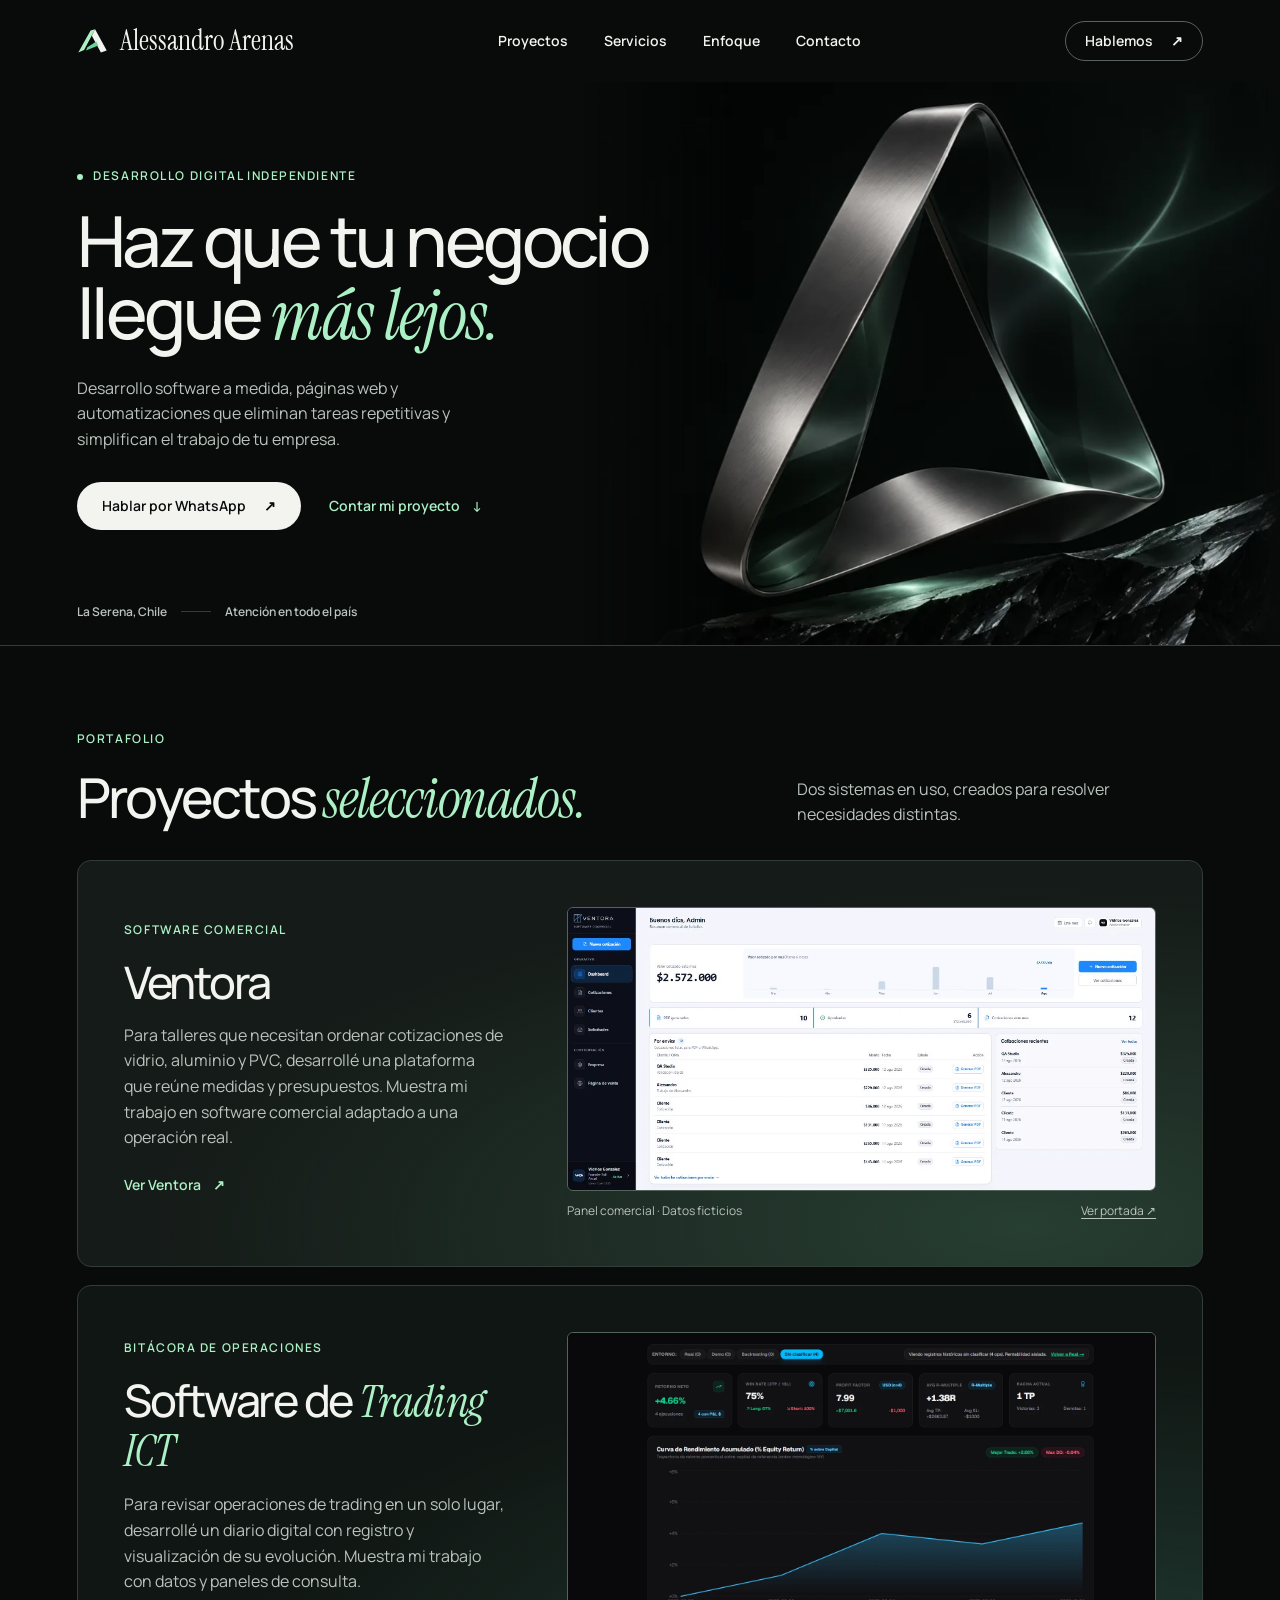
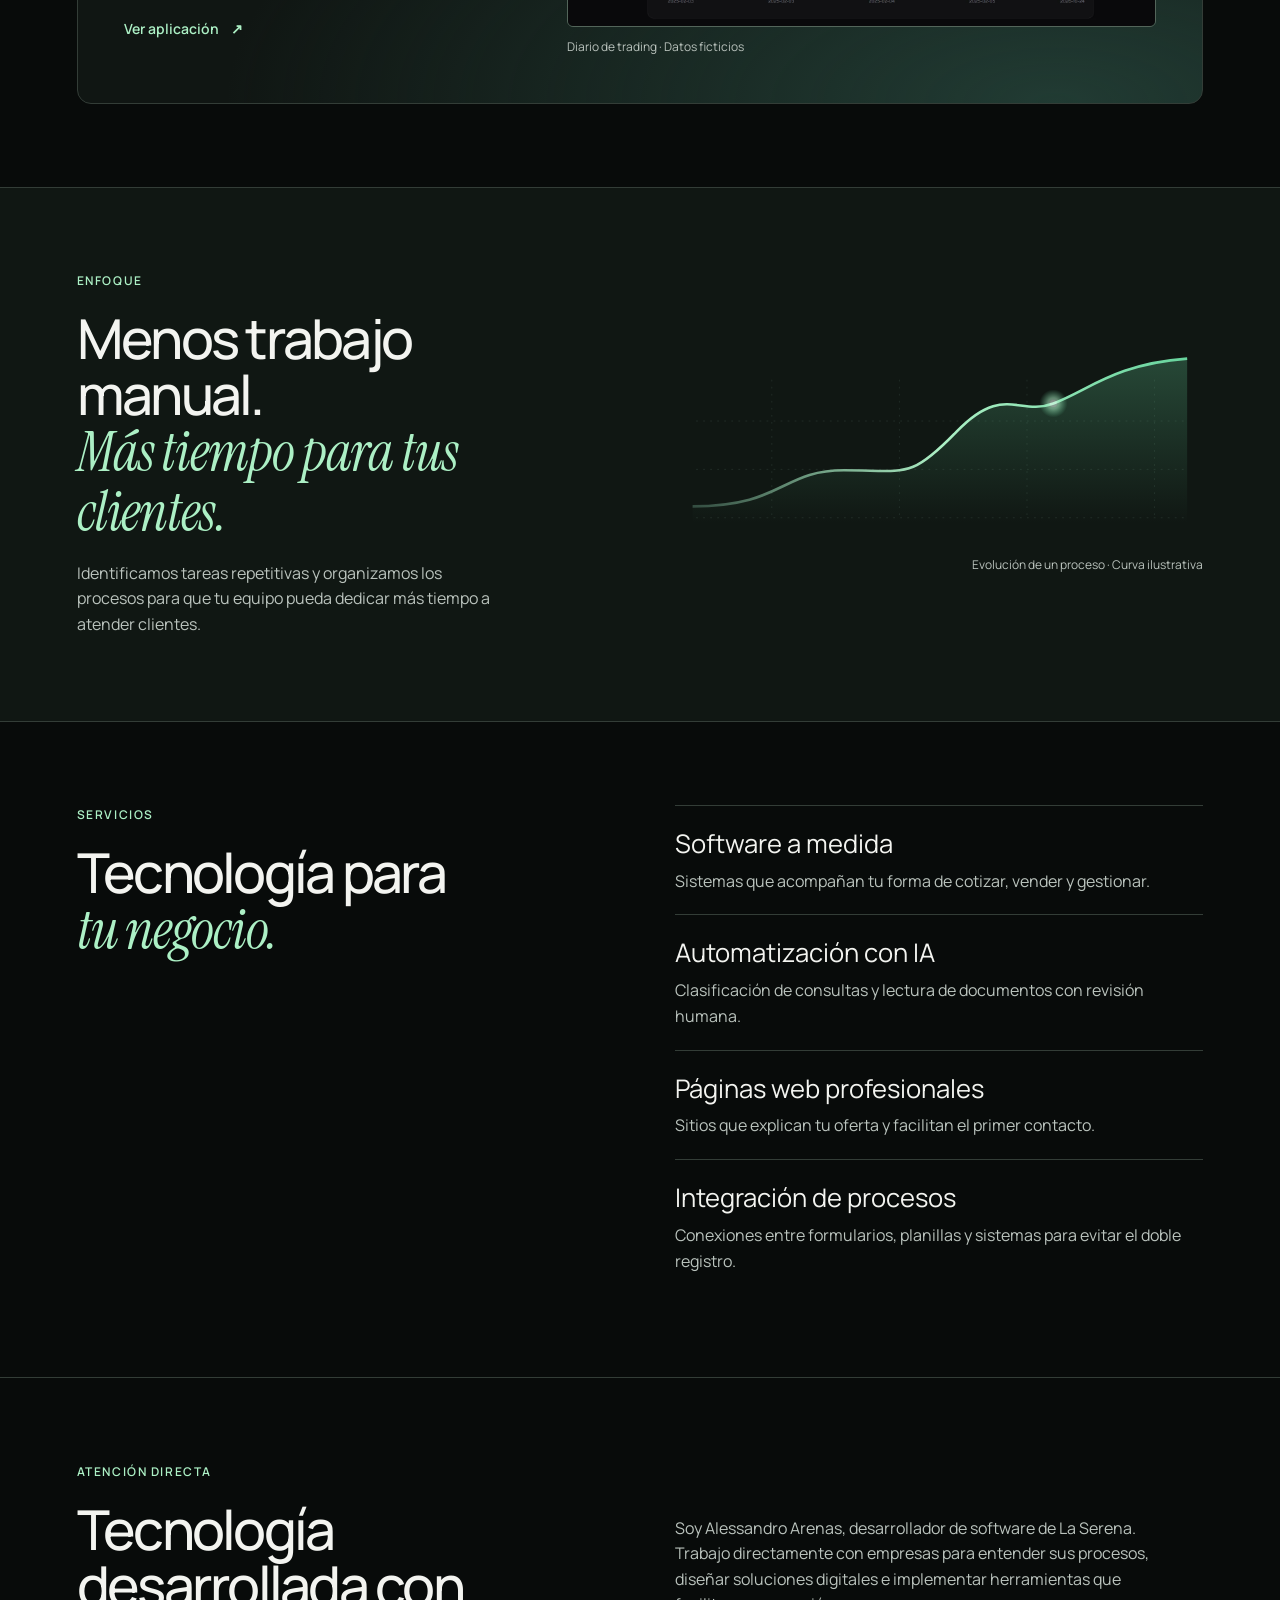
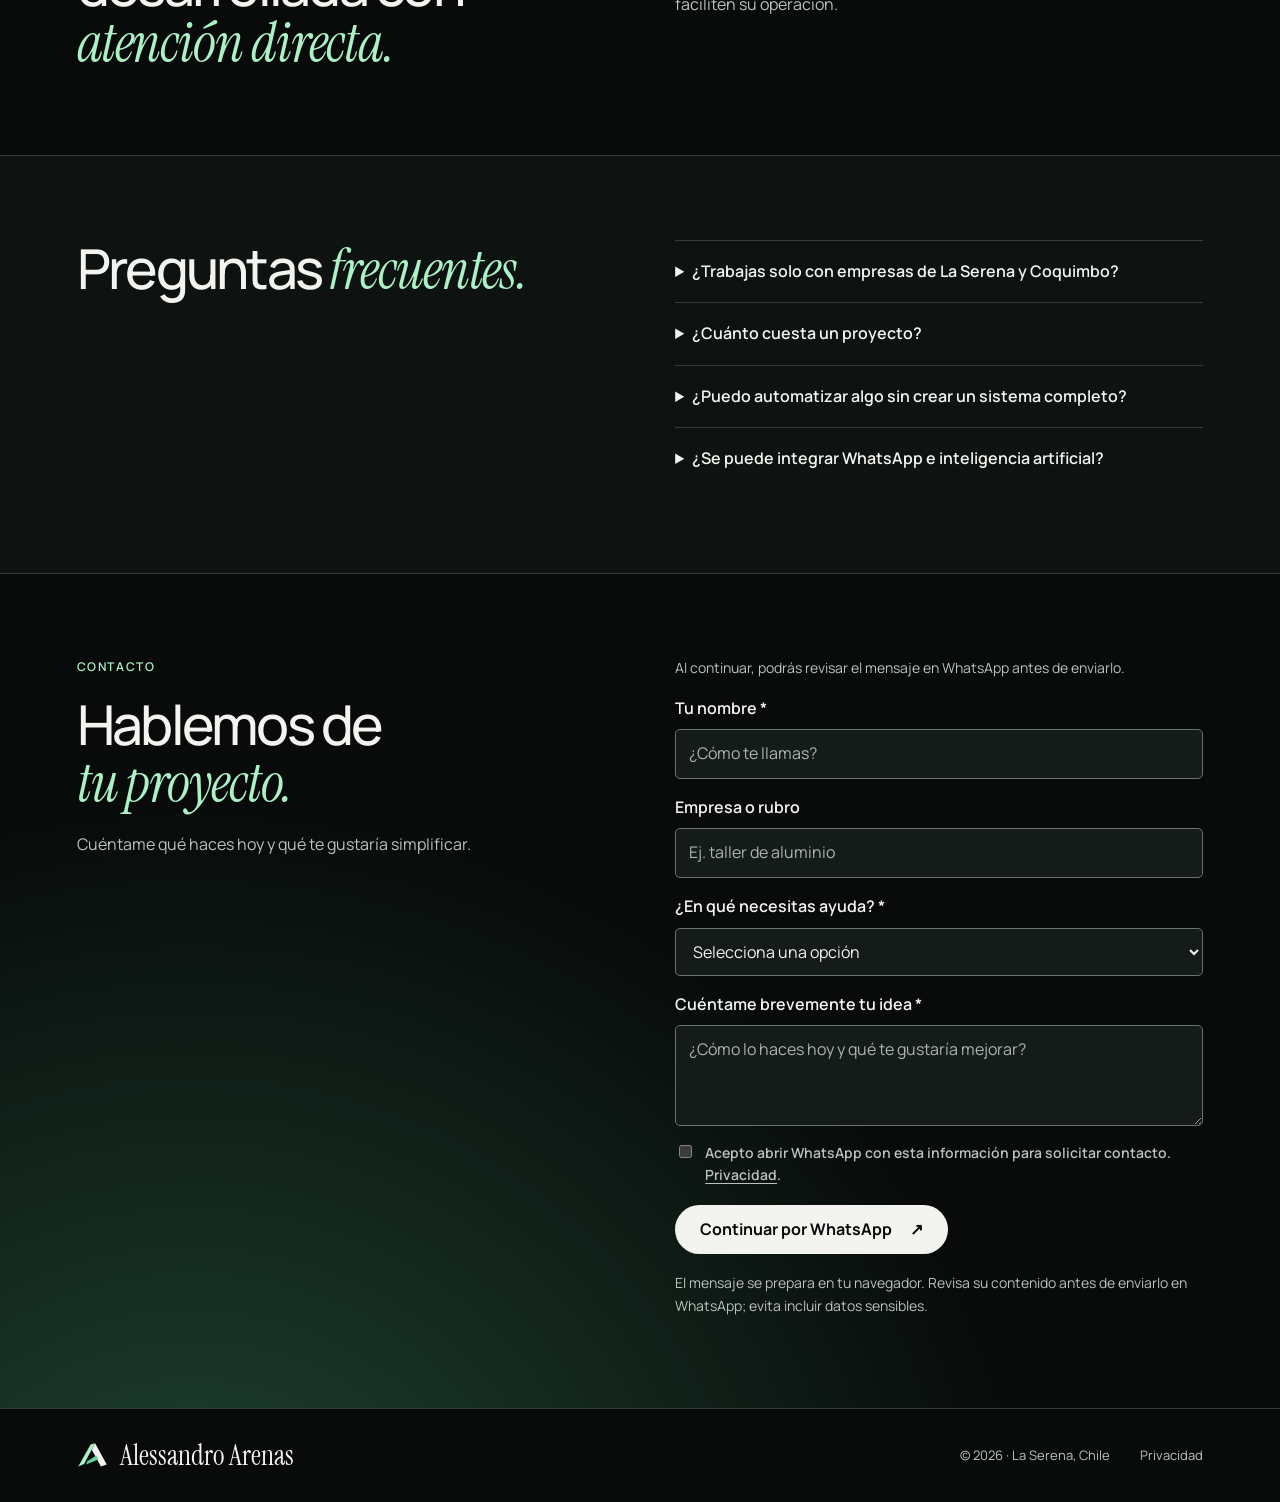
==== commit 6fb3f4bc: "Improve contact paths and portfolio clarity" ====
--- a/sitio/index.html
+++ b/sitio/index.html
@@ -25,7 +25,7 @@
   <a class="brand" href="#inicio"><img src="assets/firma.svg" width="31" height="29" alt="" /> Alessandro Arenas</a>
   <button class="nav-toggle" type="button" aria-expanded="false" aria-controls="navLinks" aria-label="Abrir navegación">Menú</button>
   <nav class="nav-links" id="navLinks" aria-label="Navegación principal">
-    <a href="#proyecto">Proyectos</a><a href="#servicios">Servicios</a><a href="#ejemplo">Enfoque</a>
+    <a href="#proyecto">Proyectos</a><a href="#servicios">Servicios</a><a href="#ejemplo">Enfoque</a><a href="#contacto">Contacto</a>
   </nav>
   <a class="nav-cta" href="#contacto">Hablemos <span aria-hidden="true">↗</span></a>
 </div></header>
@@ -34,8 +34,8 @@
   <div class="hero-copy">
     <p class="eyebrow"><span class="signal"></span> Desarrollo digital independiente</p>
     <h1>Haz que tu negocio<br /> llegue <em>más lejos.</em></h1>
-    <p class="intro">Desarrollo software, páginas web y automatizaciones con IA que ayudan a las empresas a ahorrar tiempo y trabajar mejor.</p>
-    <div class="actions"><a class="pill" href="#contacto">Cuéntame tu proyecto <span aria-hidden="true">↗</span></a><a class="line-link" href="#proyecto">Explorar proyectos <span aria-hidden="true">↓</span></a></div>
+    <p class="intro">Desarrollo software a medida, páginas web y automatizaciones que eliminan tareas repetitivas y simplifican el trabajo de tu empresa.</p>
+    <div class="actions"><a class="pill" id="directWhatsapp" href="#contacto" hidden>Hablar por WhatsApp <span aria-hidden="true">↗</span><span class="sr-only"> (abre una pestaña nueva)</span></a><a class="line-link" href="#contacto">Contar mi proyecto <span aria-hidden="true">↓</span></a></div>
   </div>
   <div class="art"><img class="sculpture" src="assets/escultura.webp" width="1050" height="788" alt="" fetchpriority="high" /></div>
   <div class="origin">La Serena, Chile <span></span> Atención en todo el país</div>
@@ -45,18 +45,18 @@
   <p>Dos sistemas en uso, creados para resolver necesidades distintas.</p></div>
   <article class="case"><div class="case-copy">
     <p class="category">Software comercial</p><h3>Ventora</h3>
-    <p>Cotizaciones para talleres de vidrio, aluminio y PVC. Del registro de medidas al presupuesto para el cliente.</p>
-    <a class="line-link" href="https://ventorap.cl" id="ventoraLink" target="_blank" rel="noopener noreferrer">Ver Ventora <span aria-hidden="true">↗</span><span class="sr-only"> (abre una pestaña nueva)</span></a>
+    <p>Para talleres que necesitan ordenar cotizaciones de vidrio, aluminio y PVC, desarrollé una plataforma que reúne medidas y presupuestos. Muestra mi trabajo en software comercial adaptado a una operación real.</p>
+    <a class="line-link" href="https://ventorap.cl" id="ventoraLink" data-project="ventora" target="_blank" rel="noopener noreferrer">Ver Ventora <span aria-hidden="true">↗</span><span class="sr-only"> (abre una pestaña nueva)</span></a>
   </div><figure><a href="assets/ventora-panel.webp" aria-label="Ampliar captura del panel comercial de Ventora"><img src="assets/ventora-panel.webp" width="1024" height="492" loading="lazy" alt="Panel comercial de Ventora con cotizaciones pendientes y recientes" /></a>
     <figcaption>Panel comercial · Datos ficticios <a href="assets/ventora-sitio.webp">Ver portada ↗</a></figcaption></figure></article>
   <article class="case trading"><div class="case-copy">
     <p class="category">Bitácora de operaciones</p><h3>Software de <em>Trading ICT</em></h3>
-    <p>Un diario de trading para registrar operaciones y revisar su evolución en un mismo panel.</p>
-    <a class="line-link" href="https://martin-trader-ict-zella.vercel.app/" target="_blank" rel="noopener noreferrer">Ver aplicación <span aria-hidden="true">↗</span><span class="sr-only"> (abre una pestaña nueva)</span></a>
+    <p>Para revisar operaciones de trading en un solo lugar, desarrollé un diario digital con registro y visualización de su evolución. Muestra mi trabajo con datos y paneles de consulta.</p>
+    <a class="line-link" href="https://martin-trader-ict-zella.vercel.app/" data-project="trading-ict" target="_blank" rel="noopener noreferrer">Ver aplicación <span aria-hidden="true">↗</span><span class="sr-only"> (abre una pestaña nueva)</span></a>
   </div><figure><a href="assets/trading-ict-panel.webp" aria-label="Ampliar captura del diario de trading"><img src="assets/trading-ict-panel.webp" width="1600" height="800" loading="lazy" alt="Indicadores y curva de rendimiento de operaciones ficticias" /></a><figcaption>Diario de trading · Datos ficticios</figcaption></figure></article>
 </div></section>
 <section class="impact" id="ejemplo"><div class="shell split">
-  <div><p class="eyebrow">Enfoque</p><h2>Menos tareas manuales.<br /><em>Más capacidad.</em></h2><p>Primero identificamos dónde se repite el trabajo. Luego conectamos esos pasos para que tu equipo pueda dedicar más tiempo a atender cada proyecto.</p></div>
+  <div><p class="eyebrow">Enfoque</p><h2>Menos trabajo manual.<br /><em>Más tiempo para tus clientes.</em></h2><p>Identificamos tareas repetitivas y organizamos los procesos para que tu equipo pueda dedicar más tiempo a atender clientes.</p></div>
   <figure><img src="assets/impacto.svg" width="600" height="240" alt="" loading="lazy" /><figcaption>Evolución de un proceso · Curva ilustrativa</figcaption></figure>
 </div></section>
 <section id="servicios" class="services"><div class="shell split">
@@ -68,6 +68,7 @@
     <dt>Integración de procesos</dt><dd>Conexiones entre formularios, planillas y sistemas para evitar el doble registro.</dd>
   </dl>
 </div></section>
+<section class="about"><div class="shell split"><div><p class="eyebrow">Atención directa</p><h2>Tecnología desarrollada con <em>atención directa.</em></h2></div><p>Soy Alessandro Arenas, desarrollador de software de La Serena. Trabajo directamente con empresas para entender sus procesos, diseñar soluciones digitales e implementar herramientas que faciliten su operación.</p></div></section>
 <section class="faq" id="preguntas"><div class="shell split"><h2>Preguntas <em>frecuentes.</em></h2><div class="faq-list"><details><summary>¿Trabajas solo con empresas de La Serena y Coquimbo?</summary><p>No. Atiendo desde la Región de Coquimbo y puedo colaborar de manera remota con empresas de todo Chile.</p></details><details><summary>¿Cuánto cuesta un proyecto?</summary><p>Depende del alcance, las integraciones y el mantenimiento requerido. Primero reviso lo que necesitas y luego preparo una propuesta con precio y entregables definidos.</p></details><details><summary>¿Puedo automatizar algo sin crear un sistema completo?</summary><p>Sí. En muchos casos es suficiente integrar las herramientas que ya utilizas. Recomendaré una solución nueva solo si aporta valor real.</p></details><details><summary>¿Se puede integrar WhatsApp e inteligencia artificial?</summary><p>Existen integraciones oficiales y flujos autorizados según el caso. Antes de implementarlos es necesario revisar permisos, costos, políticas de la plataforma y tratamiento de datos.</p></details></div></div></section>
 <section id="contacto" class="contact"><div class="shell split"><div><p class="eyebrow">Contacto</p><h2>Hablemos de<br /><em>tu proyecto.</em></h2><p>Cuéntame qué haces hoy y qué te gustaría simplificar.</p></div>
 <form id="contactForm">
@@ -92,8 +93,7 @@
           </select>
           <label for="detalle">Cuéntame brevemente tu idea <span aria-hidden="true">*</span>
           </label>
-          <textarea id="detalle" name="detalle" rows="3" required minlength="10" placeholder="¿Cómo lo haces hoy y qué te gustaría mejorar?">
-          </textarea>
+          <textarea id="detalle" name="detalle" rows="3" required minlength="10" placeholder="¿Cómo lo haces hoy y qué te gustaría mejorar?"></textarea>
           <label class="consent">
           <input type="checkbox" id="consent" required />
           <span>Acepto abrir WhatsApp con esta información para solicitar contacto. <a href="privacidad.html">Privacidad</a>.</span>
--- a/sitio/styles.css
+++ b/sitio/styles.css
@@ -102,7 +102,8 @@
 .sculpture { display: block; width: 100%; height: 100%; object-fit: cover; mask-image: linear-gradient(to right, transparent, black 22%, black 93%, transparent); }
 .origin { position: absolute; bottom: 24px; color: var(--muted); gap: 14px; }
 .origin span { width: 30px; height: 1px; background: var(--rule); }
-.portfolio, .impact, .services, .faq, .contact { padding-block: clamp(62px, 6.5vw, 104px); border-bottom: 1px solid var(--rule); }
+.portfolio, .impact, .services, .about, .faq, .contact { padding-block: clamp(62px, 6.5vw, 104px); border-bottom: 1px solid var(--rule); }
+.about p:not(.eyebrow) { color: var(--muted); max-width: 48ch; }
 .section-heading, .split { display: grid; grid-template-columns: 1fr 1fr; gap: clamp(28px, 5.5vw, 90px); align-items: center; }
 .section-heading { grid-template-columns: 1.6fr 1fr; margin-bottom: 32px; align-items: end; }
 .section-heading > p { max-width: 36ch; }
@@ -163,8 +164,9 @@
   .brand { font-size: 23px; gap: 7px; }
   .brand img { width: 25px; }
   .nav-toggle { display: block; margin-left: auto; min-height: 44px; color: var(--paper); background: transparent; border: 0; }
+  .nav-cta { display: none; }
   .nav-links { display: none; }
-  .nav-links.open { position: absolute; top: 100%; inset-inline: 0; background: var(--surface); padding: 14px 5%; display: flex; justify-content: space-between; }
+  .nav-links.open { position: absolute; top: 100%; inset-inline: 0; background: var(--surface); padding: 14px 5%; display: flex; flex-wrap: wrap; gap: 6px 18px; justify-content: space-between; }
   .nav-links a { padding-block: 10px; }
   .nav-cta { padding: 6px 12px; }
   .hero-inner { padding: 38px 0 0; display: flex; flex-direction: column; }
@@ -176,7 +178,7 @@
   .intro { margin-top: 16px; }
   .art { position: relative; inset: auto; width: 111%; margin-left: -5.5%; height: clamp(230px, 65vw, 360px); }
   .sculpture { object-fit: contain; mask-image: linear-gradient(transparent, black 12%, black 90%, transparent); }
-  .origin { position: static; margin-block: 7px 18px; }
+  .origin { position: static; z-index: 1; margin-block: 7px 18px; }
   .split, .case { grid-template-columns: 1fr; }
   .case { padding: 22px; }
   .impact figcaption { justify-content: start; }
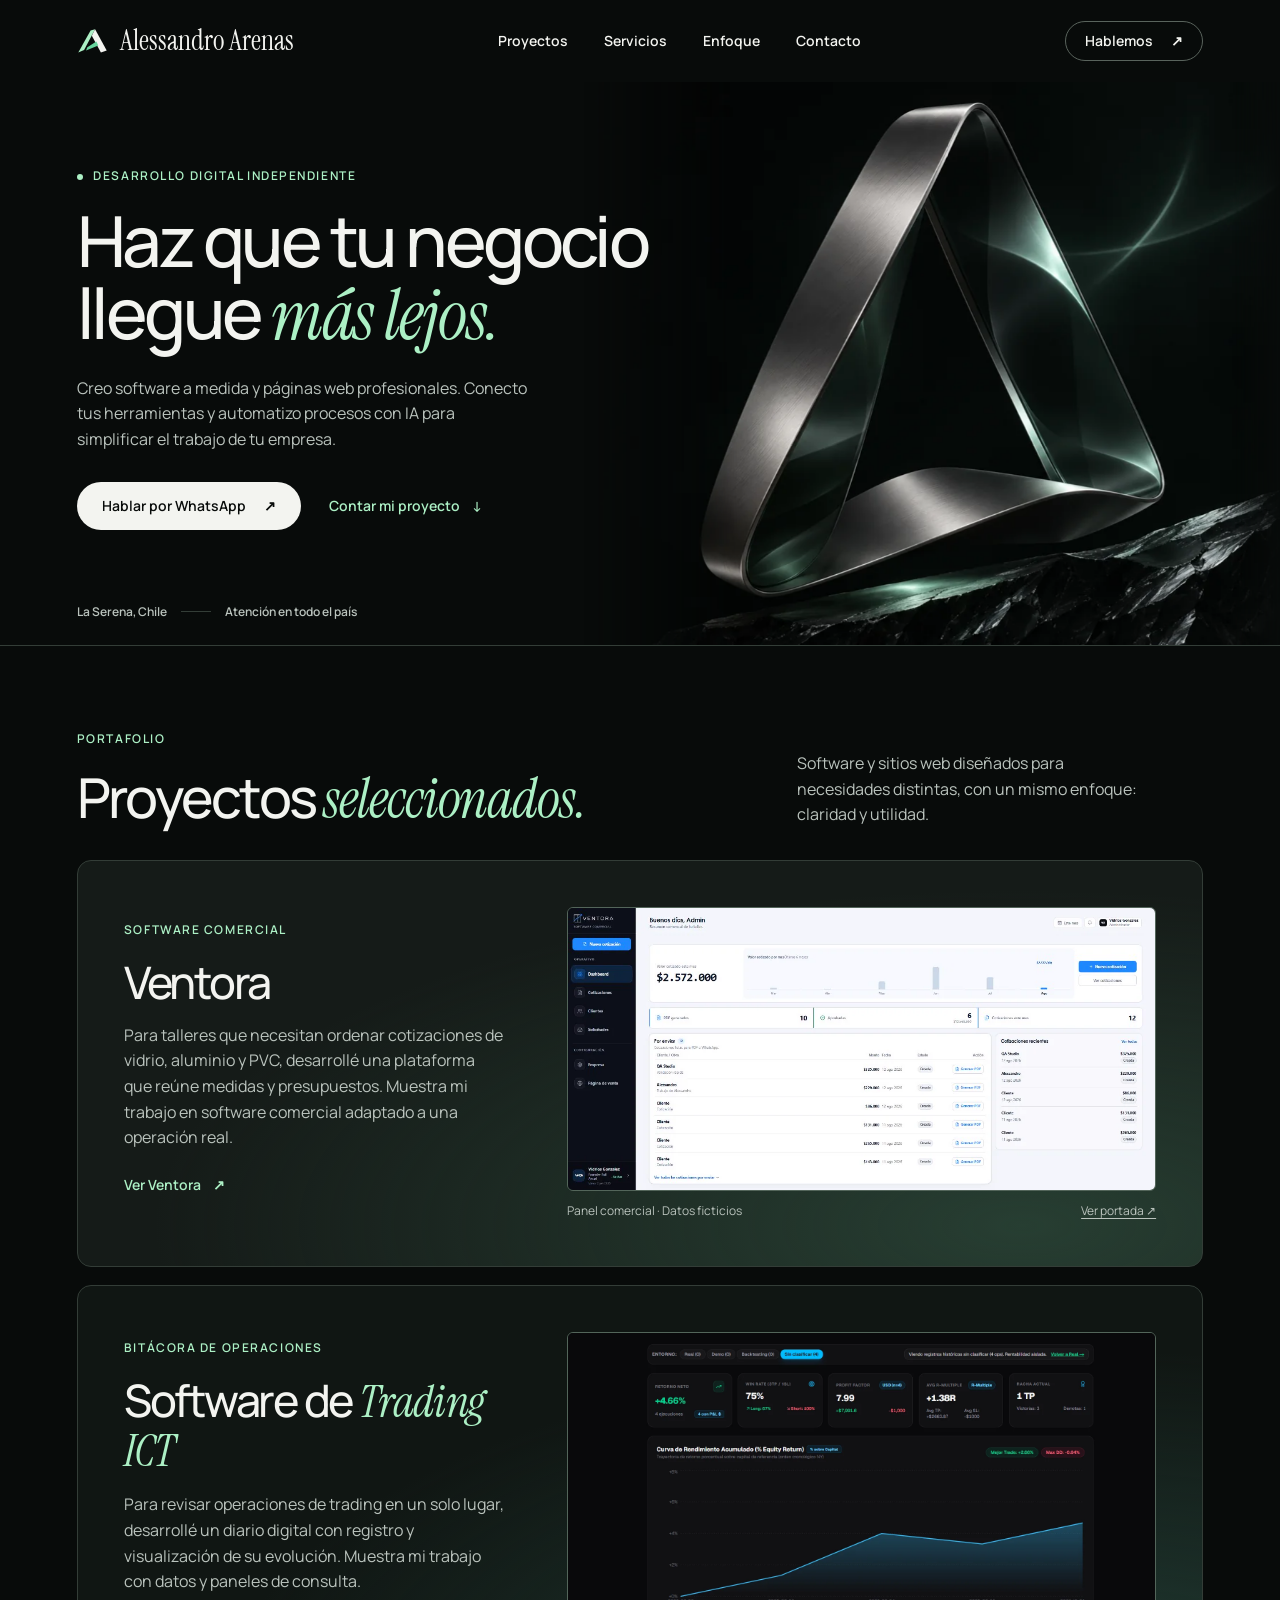
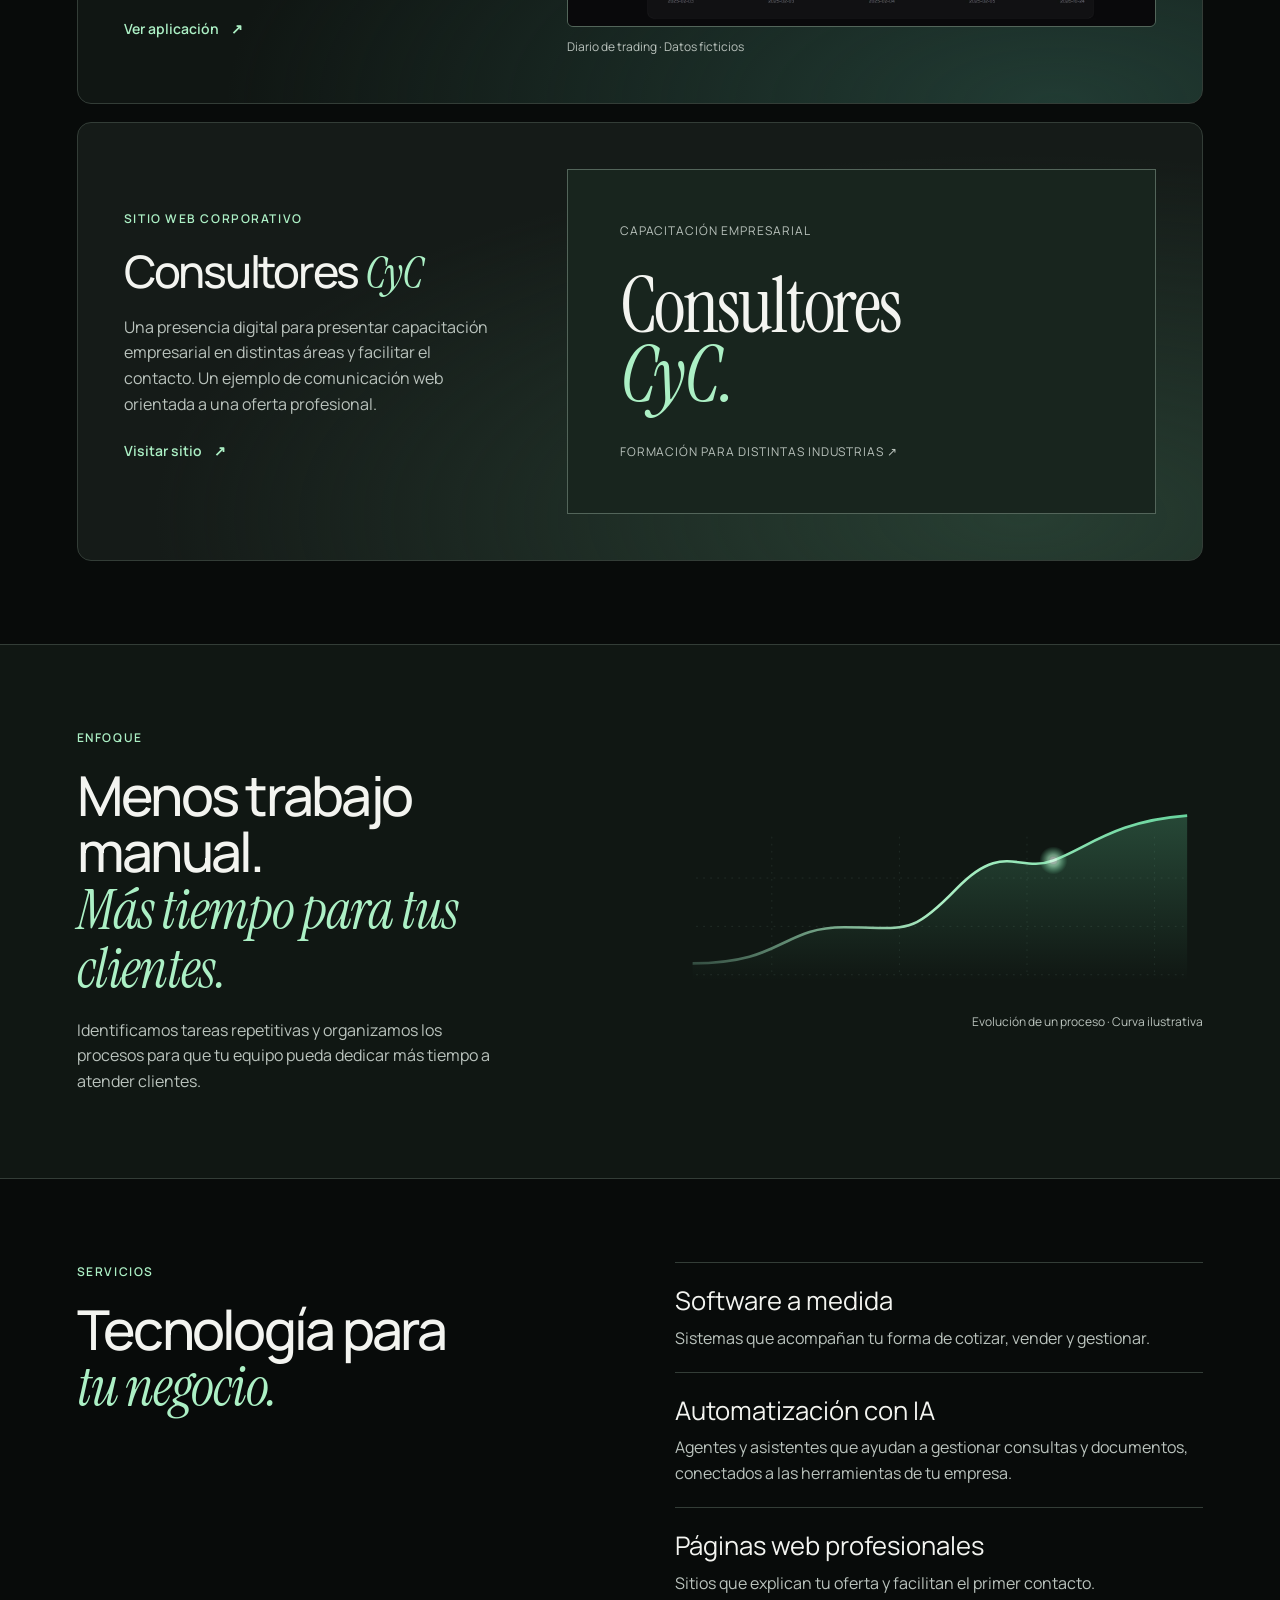
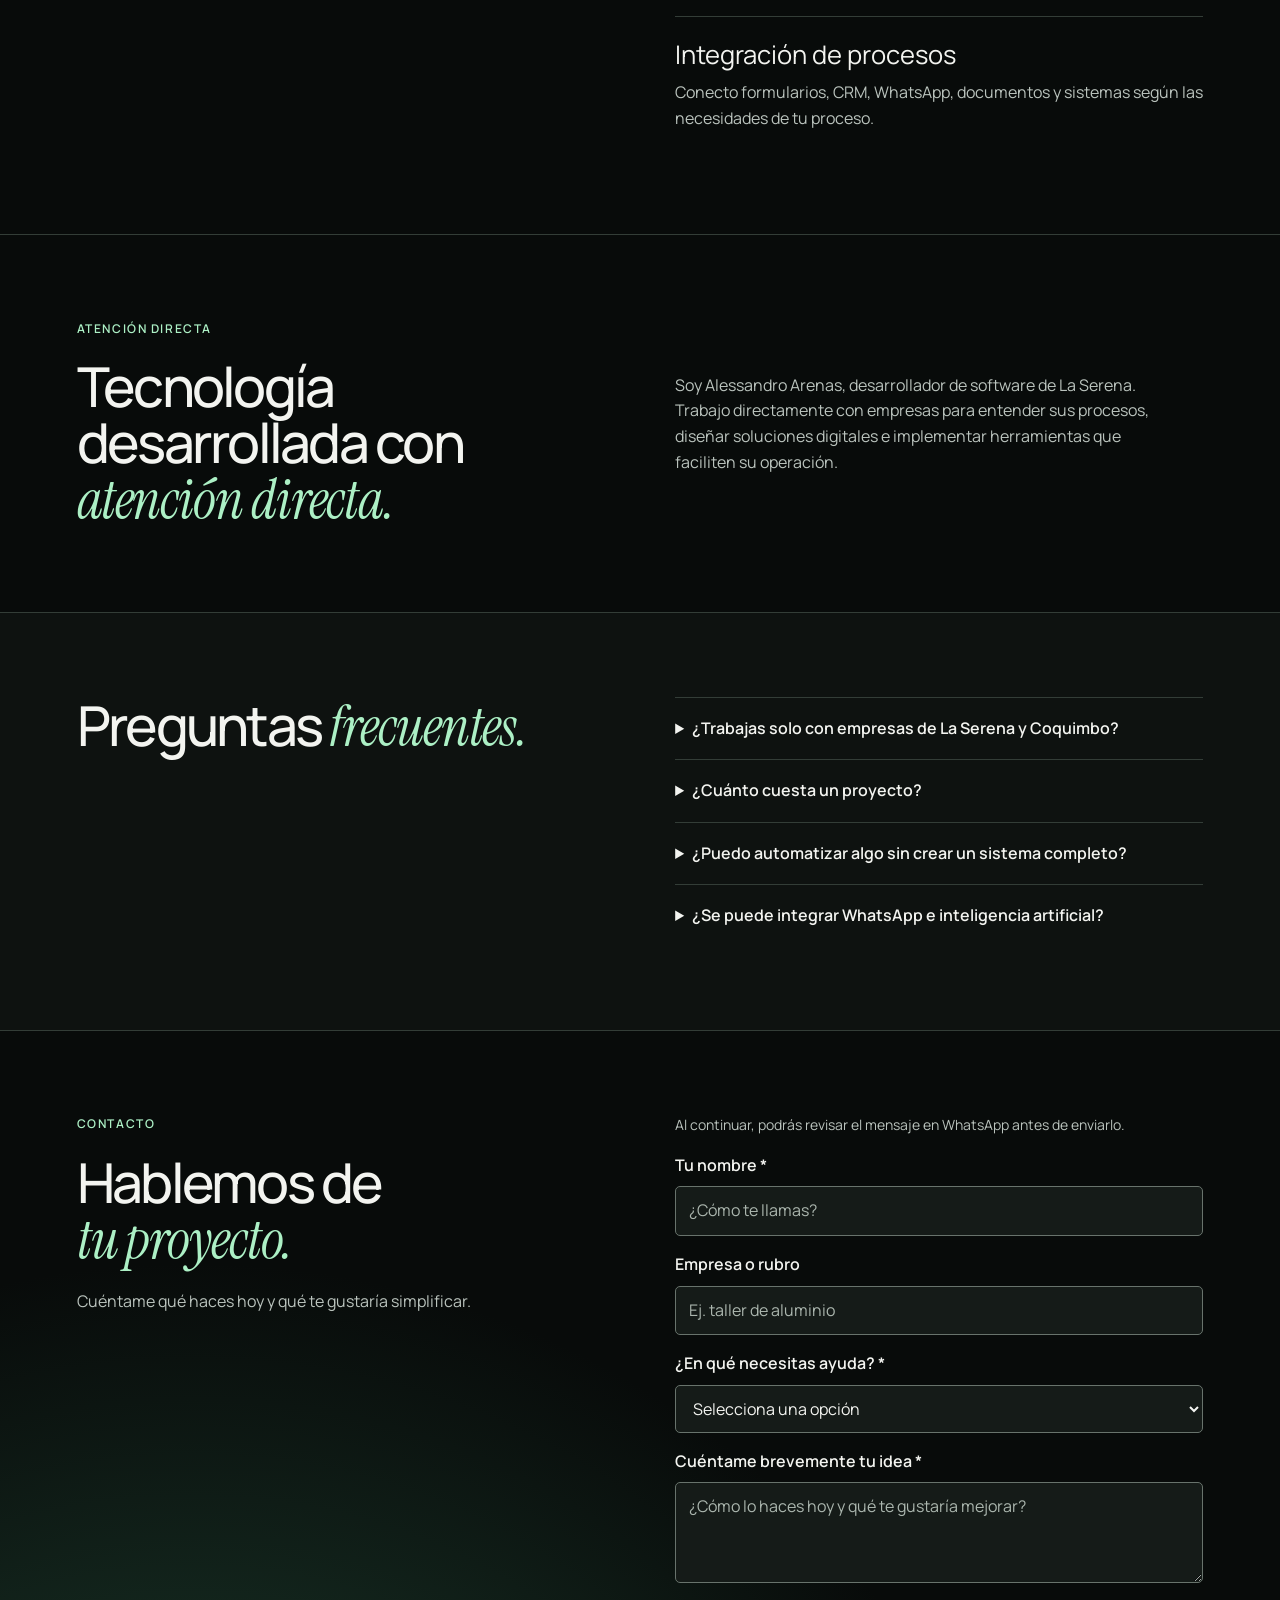
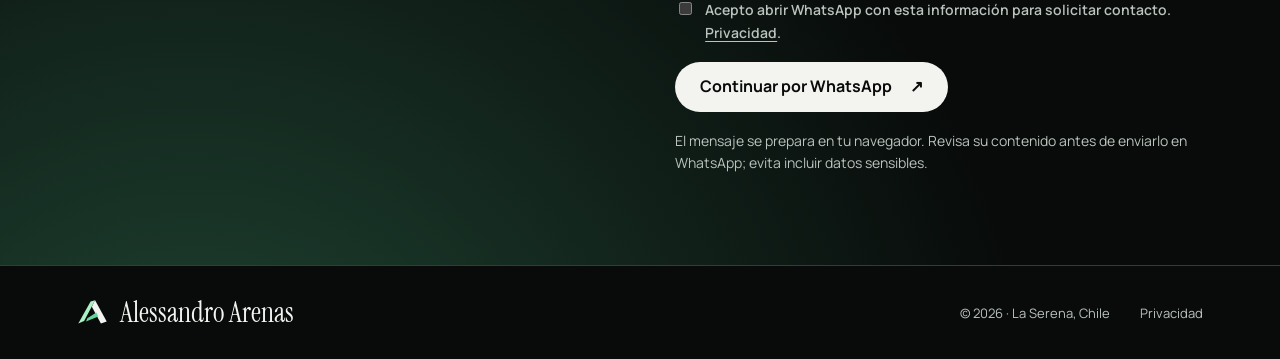
==== commit 9fb38928: "Refine services and add Consultores CyC showcase" ====
--- a/sitio/index.html
+++ b/sitio/index.html
@@ -34,7 +34,7 @@
   <div class="hero-copy">
     <p class="eyebrow"><span class="signal"></span> Desarrollo digital independiente</p>
     <h1>Haz que tu negocio<br /> llegue <em>más lejos.</em></h1>
-    <p class="intro">Desarrollo software a medida, páginas web y automatizaciones que eliminan tareas repetitivas y simplifican el trabajo de tu empresa.</p>
+    <p class="intro">Creo software a medida y páginas web profesionales. Conecto tus herramientas y automatizo procesos con IA para simplificar el trabajo de tu empresa.</p>
     <div class="actions"><a class="pill" id="directWhatsapp" href="#contacto" hidden>Hablar por WhatsApp <span aria-hidden="true">↗</span><span class="sr-only"> (abre una pestaña nueva)</span></a><a class="line-link" href="#contacto">Contar mi proyecto <span aria-hidden="true">↓</span></a></div>
   </div>
   <div class="art"><img class="sculpture" src="assets/escultura.webp" width="1050" height="788" alt="" fetchpriority="high" /></div>
@@ -42,7 +42,7 @@
 </div></section>
 <section class="portfolio" id="proyecto"><div class="shell">
   <div class="section-heading"><div><p class="eyebrow">Portafolio</p><h2>Proyectos <em>seleccionados.</em></h2></div>
-  <p>Dos sistemas en uso, creados para resolver necesidades distintas.</p></div>
+  <p>Software y sitios web diseñados para necesidades distintas, con un mismo enfoque: claridad y utilidad.</p></div>
   <article class="case"><div class="case-copy">
     <p class="category">Software comercial</p><h3>Ventora</h3>
     <p>Para talleres que necesitan ordenar cotizaciones de vidrio, aluminio y PVC, desarrollé una plataforma que reúne medidas y presupuestos. Muestra mi trabajo en software comercial adaptado a una operación real.</p>
@@ -54,6 +54,11 @@
     <p>Para revisar operaciones de trading en un solo lugar, desarrollé un diario digital con registro y visualización de su evolución. Muestra mi trabajo con datos y paneles de consulta.</p>
     <a class="line-link" href="https://martin-trader-ict-zella.vercel.app/" data-project="trading-ict" target="_blank" rel="noopener noreferrer">Ver aplicación <span aria-hidden="true">↗</span><span class="sr-only"> (abre una pestaña nueva)</span></a>
   </div><figure><a href="assets/trading-ict-panel.webp" aria-label="Ampliar captura del diario de trading"><img src="assets/trading-ict-panel.webp" width="1600" height="800" loading="lazy" alt="Indicadores y curva de rendimiento de operaciones ficticias" /></a><figcaption>Diario de trading · Datos ficticios</figcaption></figure></article>
+  <article class="case cyc"><div class="case-copy">
+    <p class="category">Sitio web corporativo</p><h3>Consultores <em>CyC</em></h3>
+    <p>Una presencia digital para presentar capacitación empresarial en distintas áreas y facilitar el contacto. Un ejemplo de comunicación web orientada a una oferta profesional.</p>
+    <a class="line-link" href="https://consultorescyc.cl/" data-project="consultores-cyc" target="_blank" rel="noopener noreferrer">Visitar sitio <span aria-hidden="true">↗</span><span class="sr-only"> (abre una pestaña nueva)</span></a>
+  </div><div class="cyc-visual" aria-label="Presentación tipográfica de Consultores CyC"><span>Capacitación empresarial</span><strong>Consultores<br /><em>CyC.</em></strong><span>Formación para distintas industrias ↗</span></div></article>
 </div></section>
 <section class="impact" id="ejemplo"><div class="shell split">
   <div><p class="eyebrow">Enfoque</p><h2>Menos trabajo manual.<br /><em>Más tiempo para tus clientes.</em></h2><p>Identificamos tareas repetitivas y organizamos los procesos para que tu equipo pueda dedicar más tiempo a atender clientes.</p></div>
@@ -63,9 +68,9 @@
   <div><p class="eyebrow">Servicios</p><h2>Tecnología para<br /><em>tu negocio.</em></h2></div>
   <dl class="capabilities">
     <dt>Software a medida</dt><dd>Sistemas que acompañan tu forma de cotizar, vender y gestionar.</dd>
-    <dt>Automatización con IA</dt><dd>Clasificación de consultas y lectura de documentos con revisión humana.</dd>
+    <dt>Automatización con IA</dt><dd>Agentes y asistentes que ayudan a gestionar consultas y documentos, conectados a las herramientas de tu empresa.</dd>
     <dt>Páginas web profesionales</dt><dd>Sitios que explican tu oferta y facilitan el primer contacto.</dd>
-    <dt>Integración de procesos</dt><dd>Conexiones entre formularios, planillas y sistemas para evitar el doble registro.</dd>
+    <dt>Integración de procesos</dt><dd>Conecto formularios, CRM, WhatsApp, documentos y sistemas según las necesidades de tu proceso.</dd>
   </dl>
 </div></section>
 <section class="about"><div class="shell split"><div><p class="eyebrow">Atención directa</p><h2>Tecnología desarrollada con <em>atención directa.</em></h2></div><p>Soy Alessandro Arenas, desarrollador de software de La Serena. Trabajo directamente con empresas para entender sus procesos, diseñar soluciones digitales e implementar herramientas que faciliten su operación.</p></div></section>
--- a/sitio/styles.css
+++ b/sitio/styles.css
@@ -185,3 +185,13 @@
   .footer .brand { width: 100%; }
 }
 @media(prefers-reduced-motion: reduce) { *, *::before, *::after { transition: none !important; animation: none !important; } }
+
+/* Showcase editorial y movimiento contenido */
+.cyc-visual { min-height: 280px; padding: clamp(24px, 4vw, 52px); border: 1px solid #53655a; background: #18251e; display: flex; flex-direction: column; justify-content: space-between; gap: 32px; }
+.cyc-visual span { color: var(--muted); font-size: 12px; letter-spacing: .08em; text-transform: uppercase; }
+.cyc-visual strong { font: 400 clamp(48px, 6vw, 88px)/.9 var(--serif); letter-spacing: -.03em; }
+@media (hover:hover) and (prefers-reduced-motion:no-preference) {
+  .pill, .nav-cta { transition: background-color .25s ease, border-color .25s ease, transform .25s ease; }
+  .pill:hover, .nav-cta:hover { transform: translateY(-2px); }
+  .case figure img { transition: transform .6s cubic-bezier(.2,.6,.2,1); }
+}
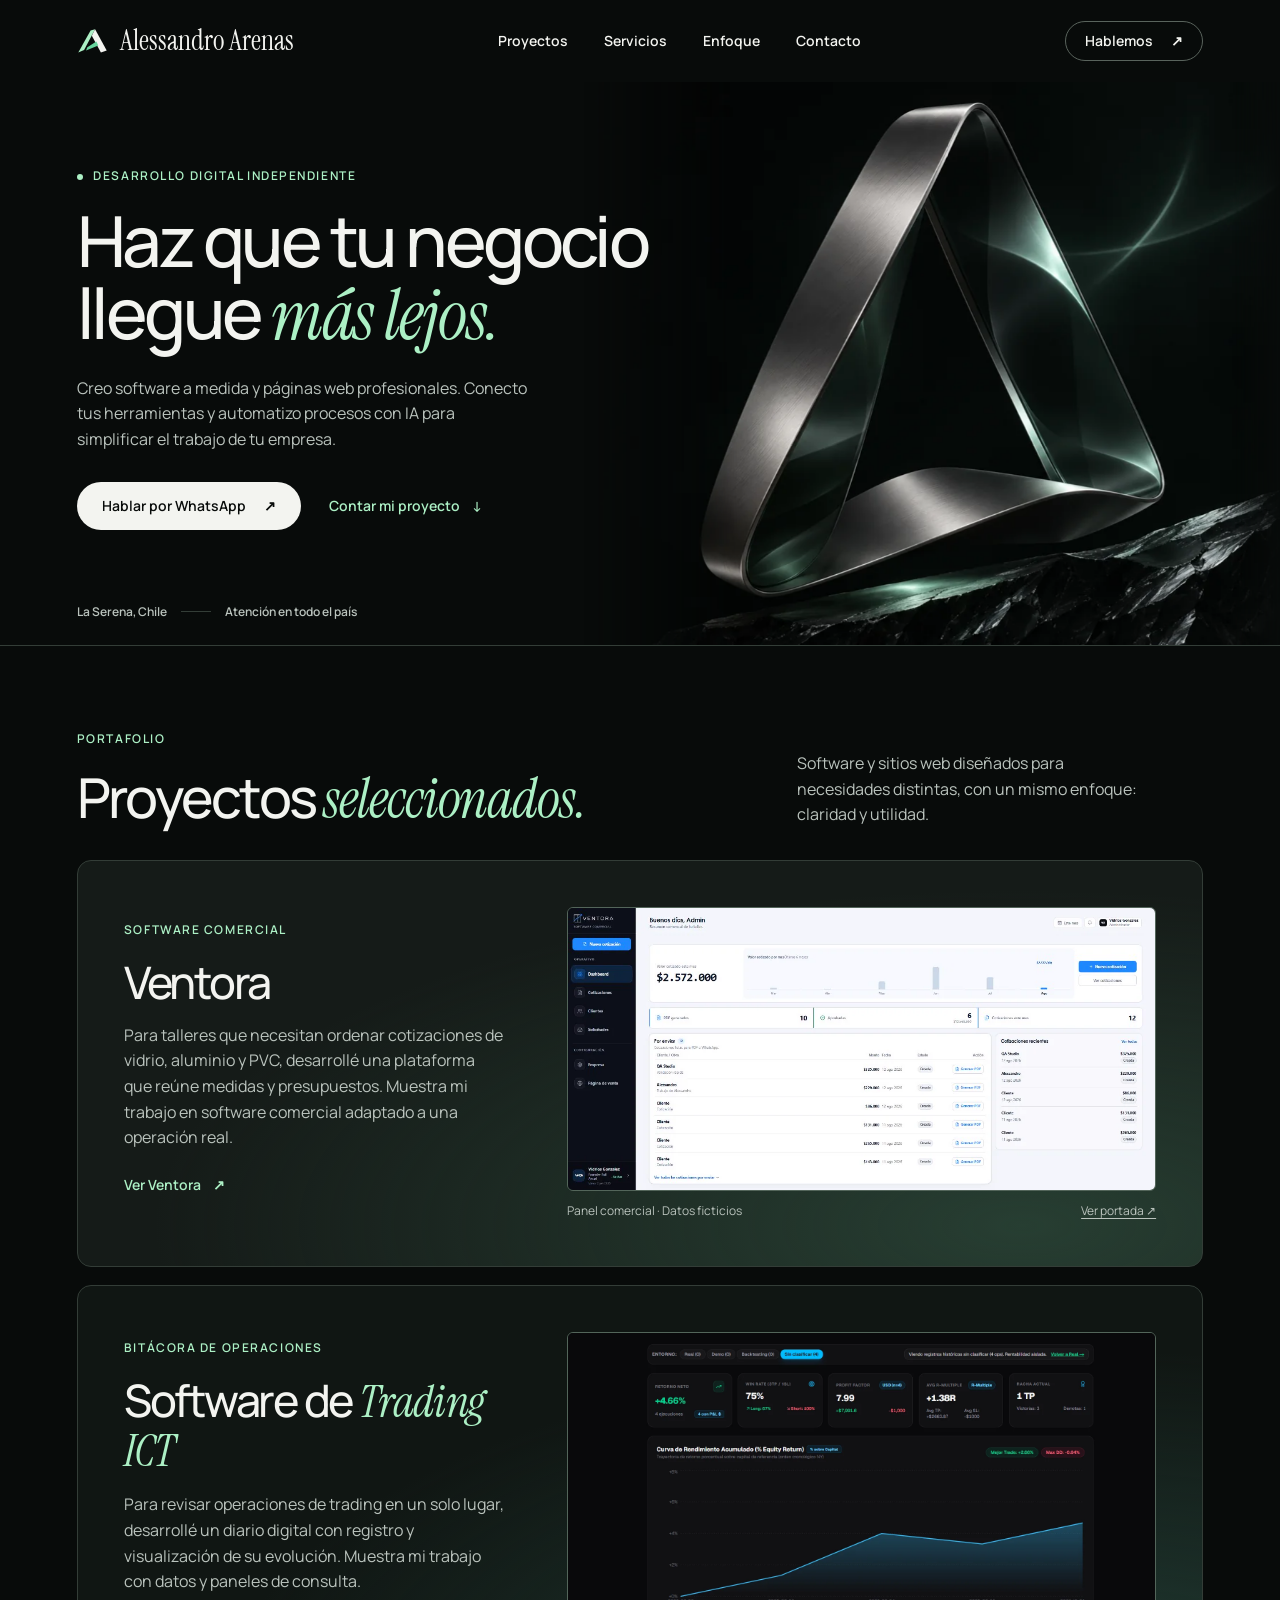
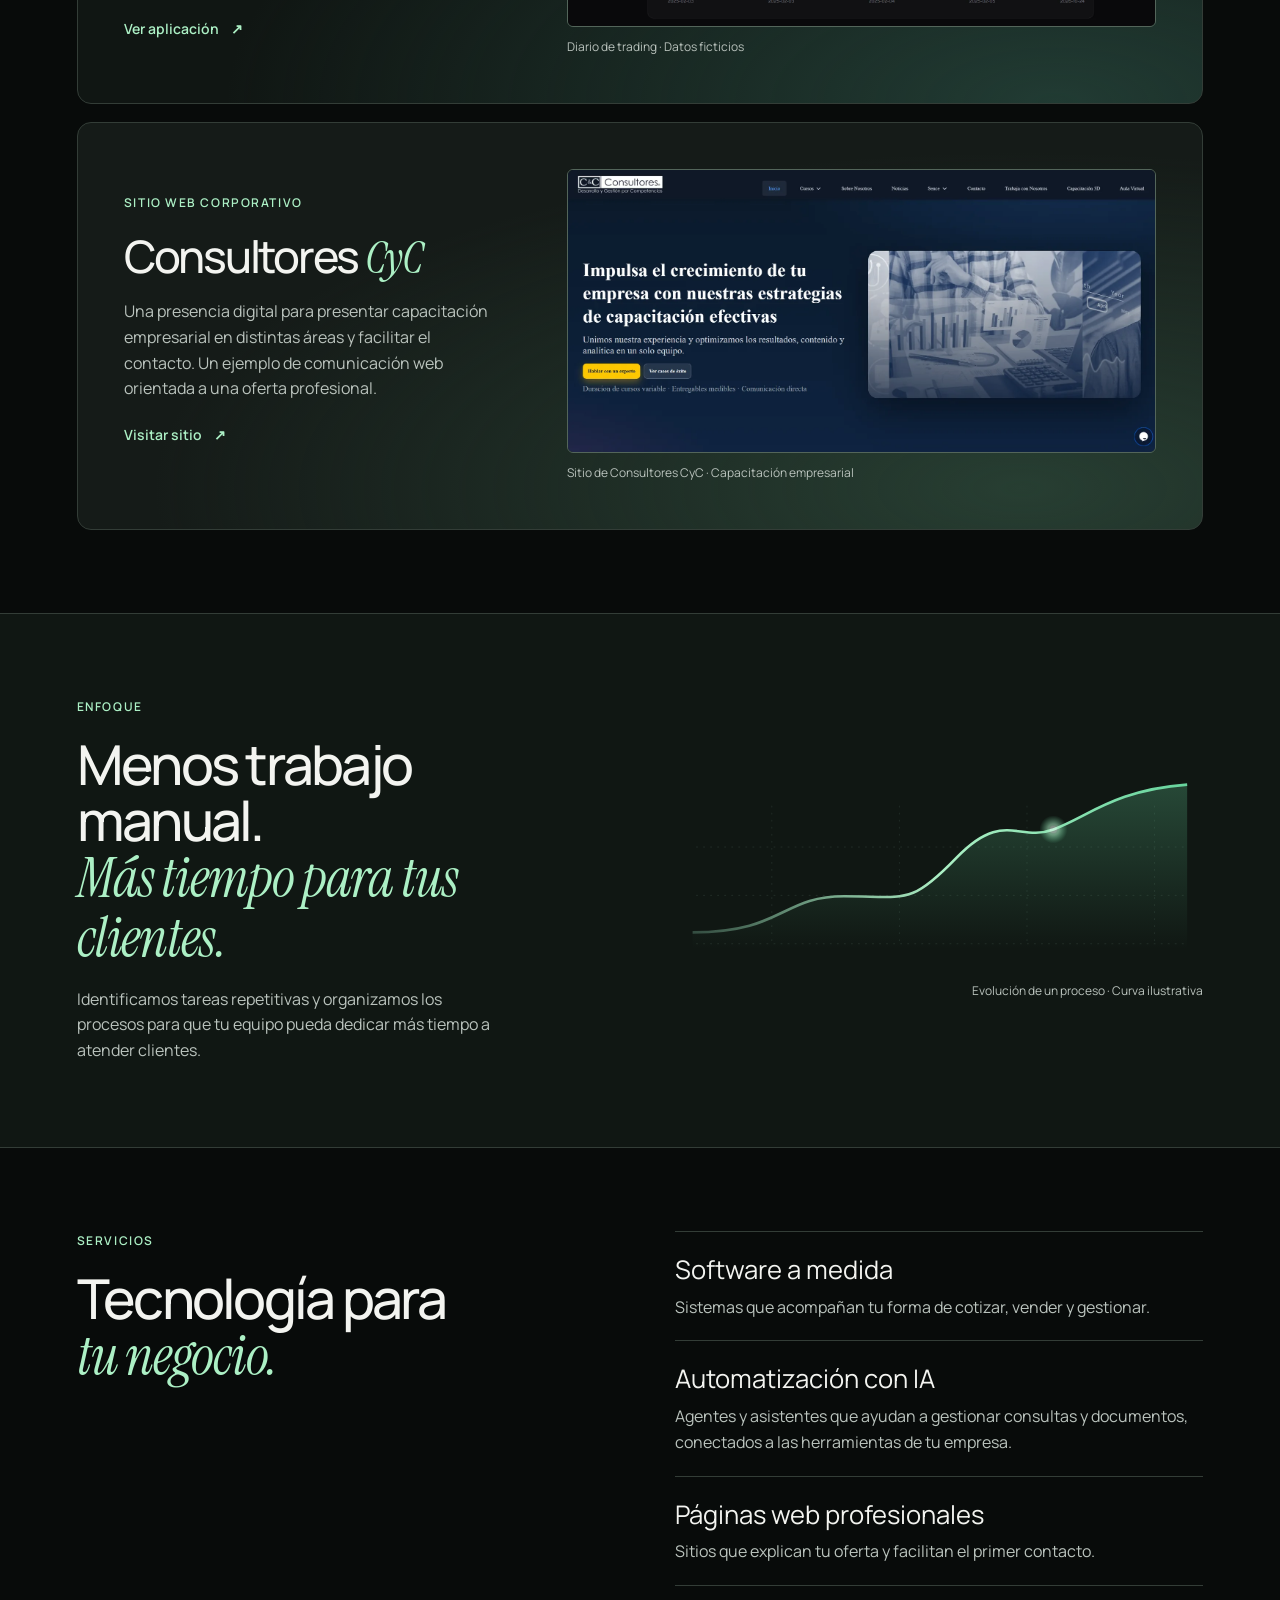
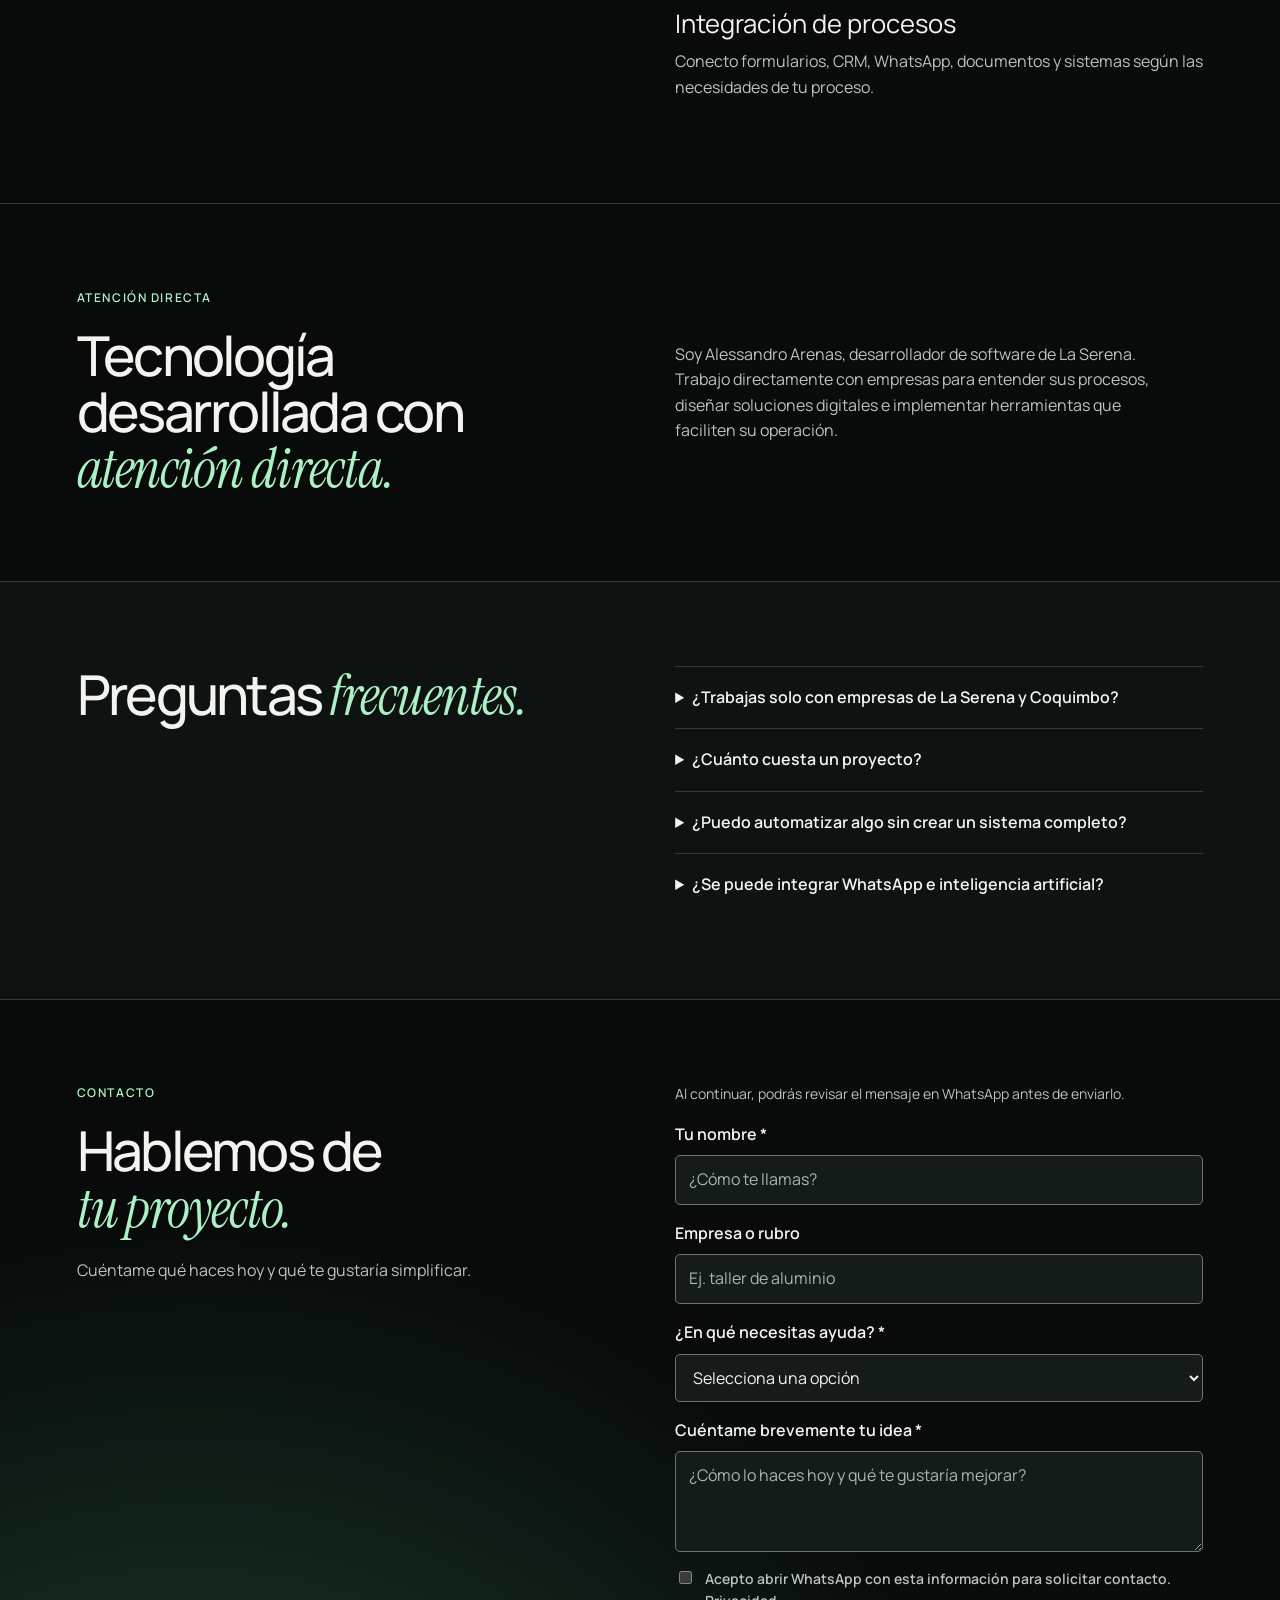
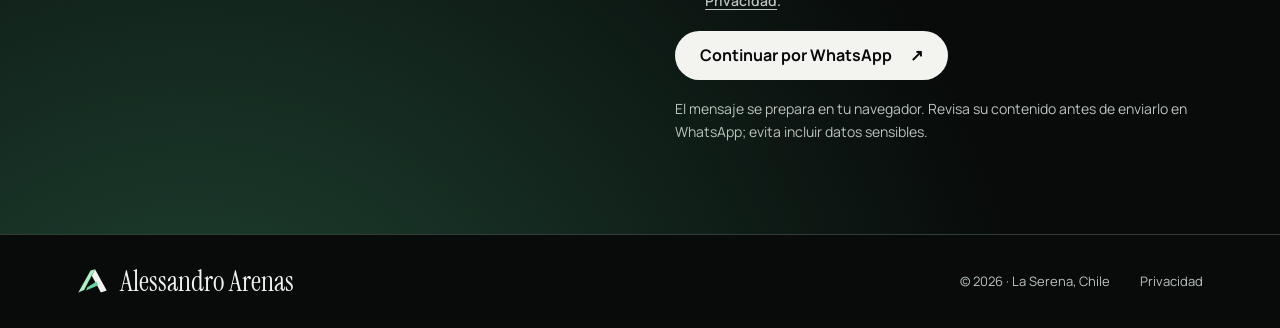
==== commit 53fdcb76: "Add Consultores CyC website screenshot" ====
--- a/sitio/index.html
+++ b/sitio/index.html
@@ -58,7 +58,7 @@
     <p class="category">Sitio web corporativo</p><h3>Consultores <em>CyC</em></h3>
     <p>Una presencia digital para presentar capacitación empresarial en distintas áreas y facilitar el contacto. Un ejemplo de comunicación web orientada a una oferta profesional.</p>
     <a class="line-link" href="https://consultorescyc.cl/" data-project="consultores-cyc" target="_blank" rel="noopener noreferrer">Visitar sitio <span aria-hidden="true">↗</span><span class="sr-only"> (abre una pestaña nueva)</span></a>
-  </div><div class="cyc-visual" aria-label="Presentación tipográfica de Consultores CyC"><span>Capacitación empresarial</span><strong>Consultores<br /><em>CyC.</em></strong><span>Formación para distintas industrias ↗</span></div></article>
+  </div><figure><a href="assets/consultores-cyc.webp" aria-label="Ampliar captura del sitio de Consultores CyC"><img src="assets/consultores-cyc.webp" width="1600" height="771" loading="lazy" alt="Portada del sitio de Consultores CyC con su propuesta de capacitación empresarial" /></a><figcaption>Sitio de Consultores CyC · Capacitación empresarial</figcaption></figure></article>
 </div></section>
 <section class="impact" id="ejemplo"><div class="shell split">
   <div><p class="eyebrow">Enfoque</p><h2>Menos trabajo manual.<br /><em>Más tiempo para tus clientes.</em></h2><p>Identificamos tareas repetitivas y organizamos los procesos para que tu equipo pueda dedicar más tiempo a atender clientes.</p></div>
--- a/sitio/styles.css
+++ b/sitio/styles.css
@@ -187,9 +187,6 @@
 @media(prefers-reduced-motion: reduce) { *, *::before, *::after { transition: none !important; animation: none !important; } }
 
 /* Showcase editorial y movimiento contenido */
-.cyc-visual { min-height: 280px; padding: clamp(24px, 4vw, 52px); border: 1px solid #53655a; background: #18251e; display: flex; flex-direction: column; justify-content: space-between; gap: 32px; }
-.cyc-visual span { color: var(--muted); font-size: 12px; letter-spacing: .08em; text-transform: uppercase; }
-.cyc-visual strong { font: 400 clamp(48px, 6vw, 88px)/.9 var(--serif); letter-spacing: -.03em; }
 @media (hover:hover) and (prefers-reduced-motion:no-preference) {
   .pill, .nav-cta { transition: background-color .25s ease, border-color .25s ease, transform .25s ease; }
   .pill:hover, .nav-cta:hover { transform: translateY(-2px); }
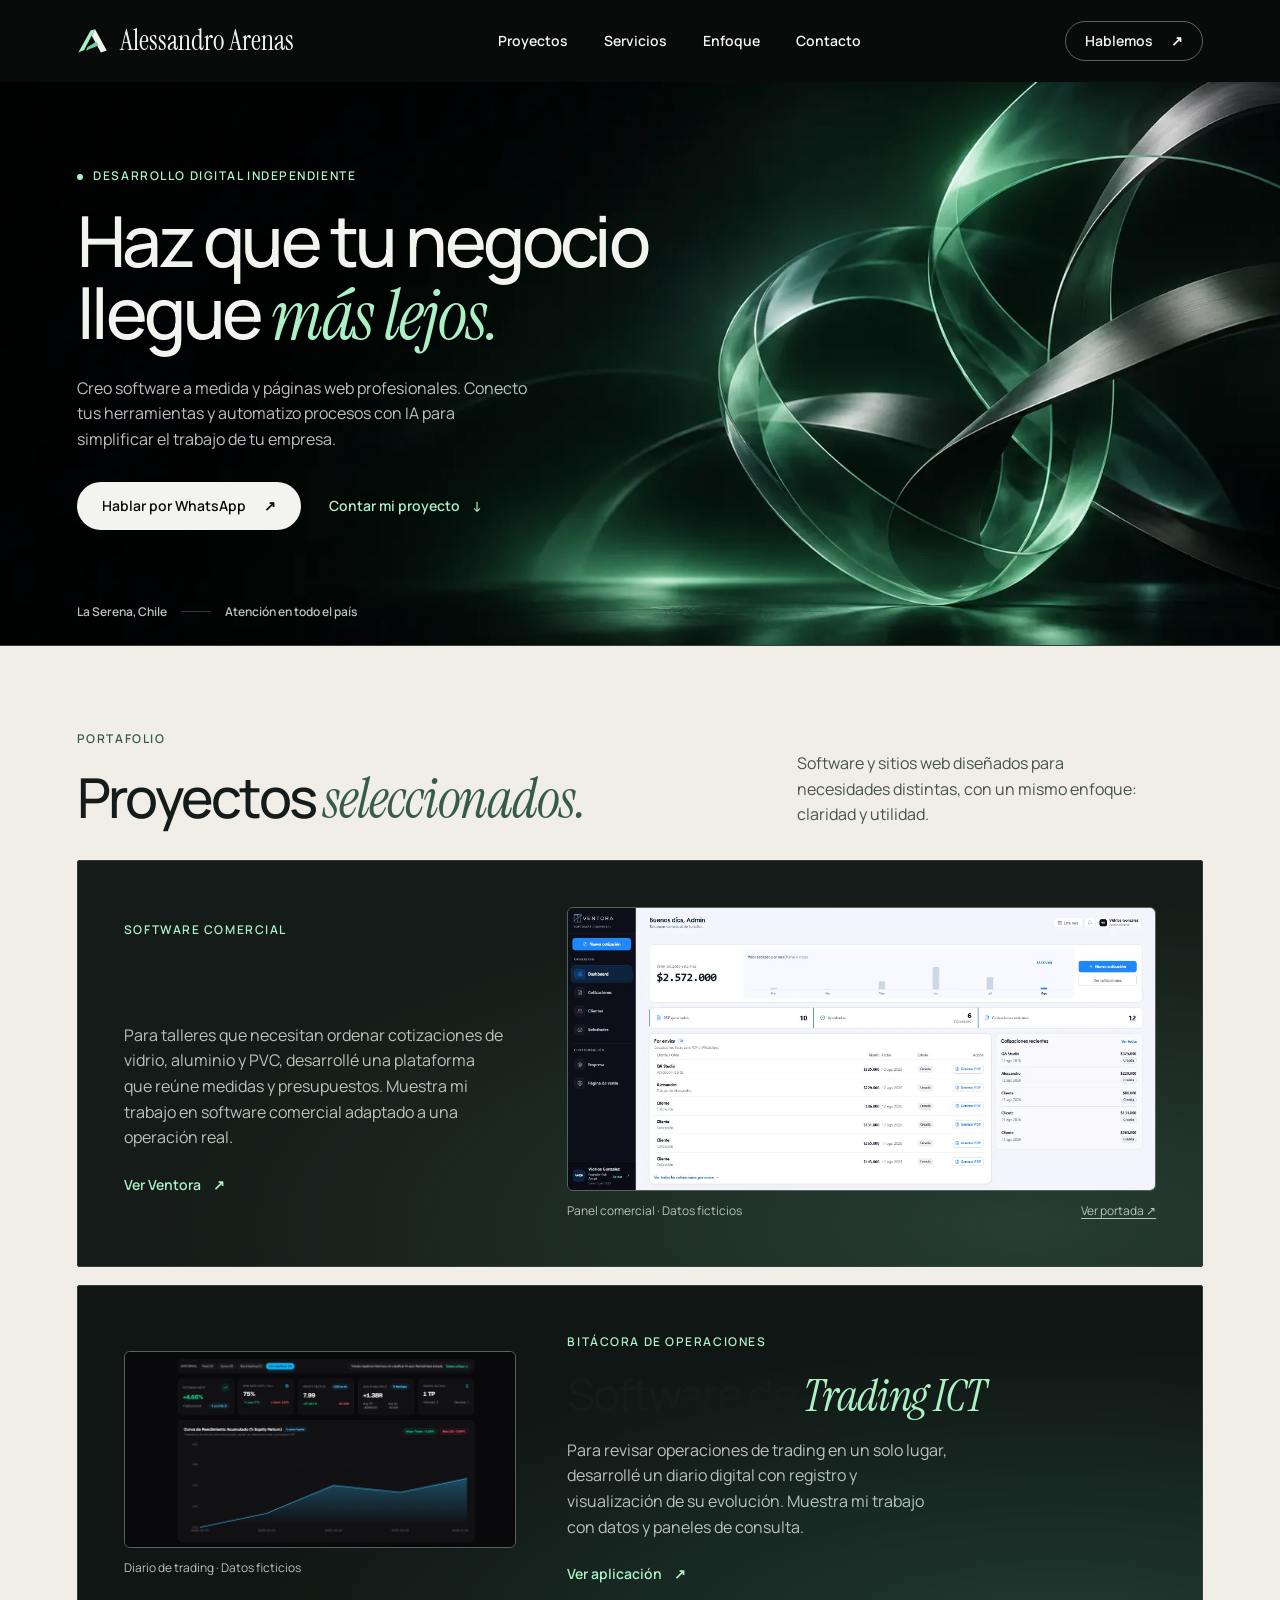
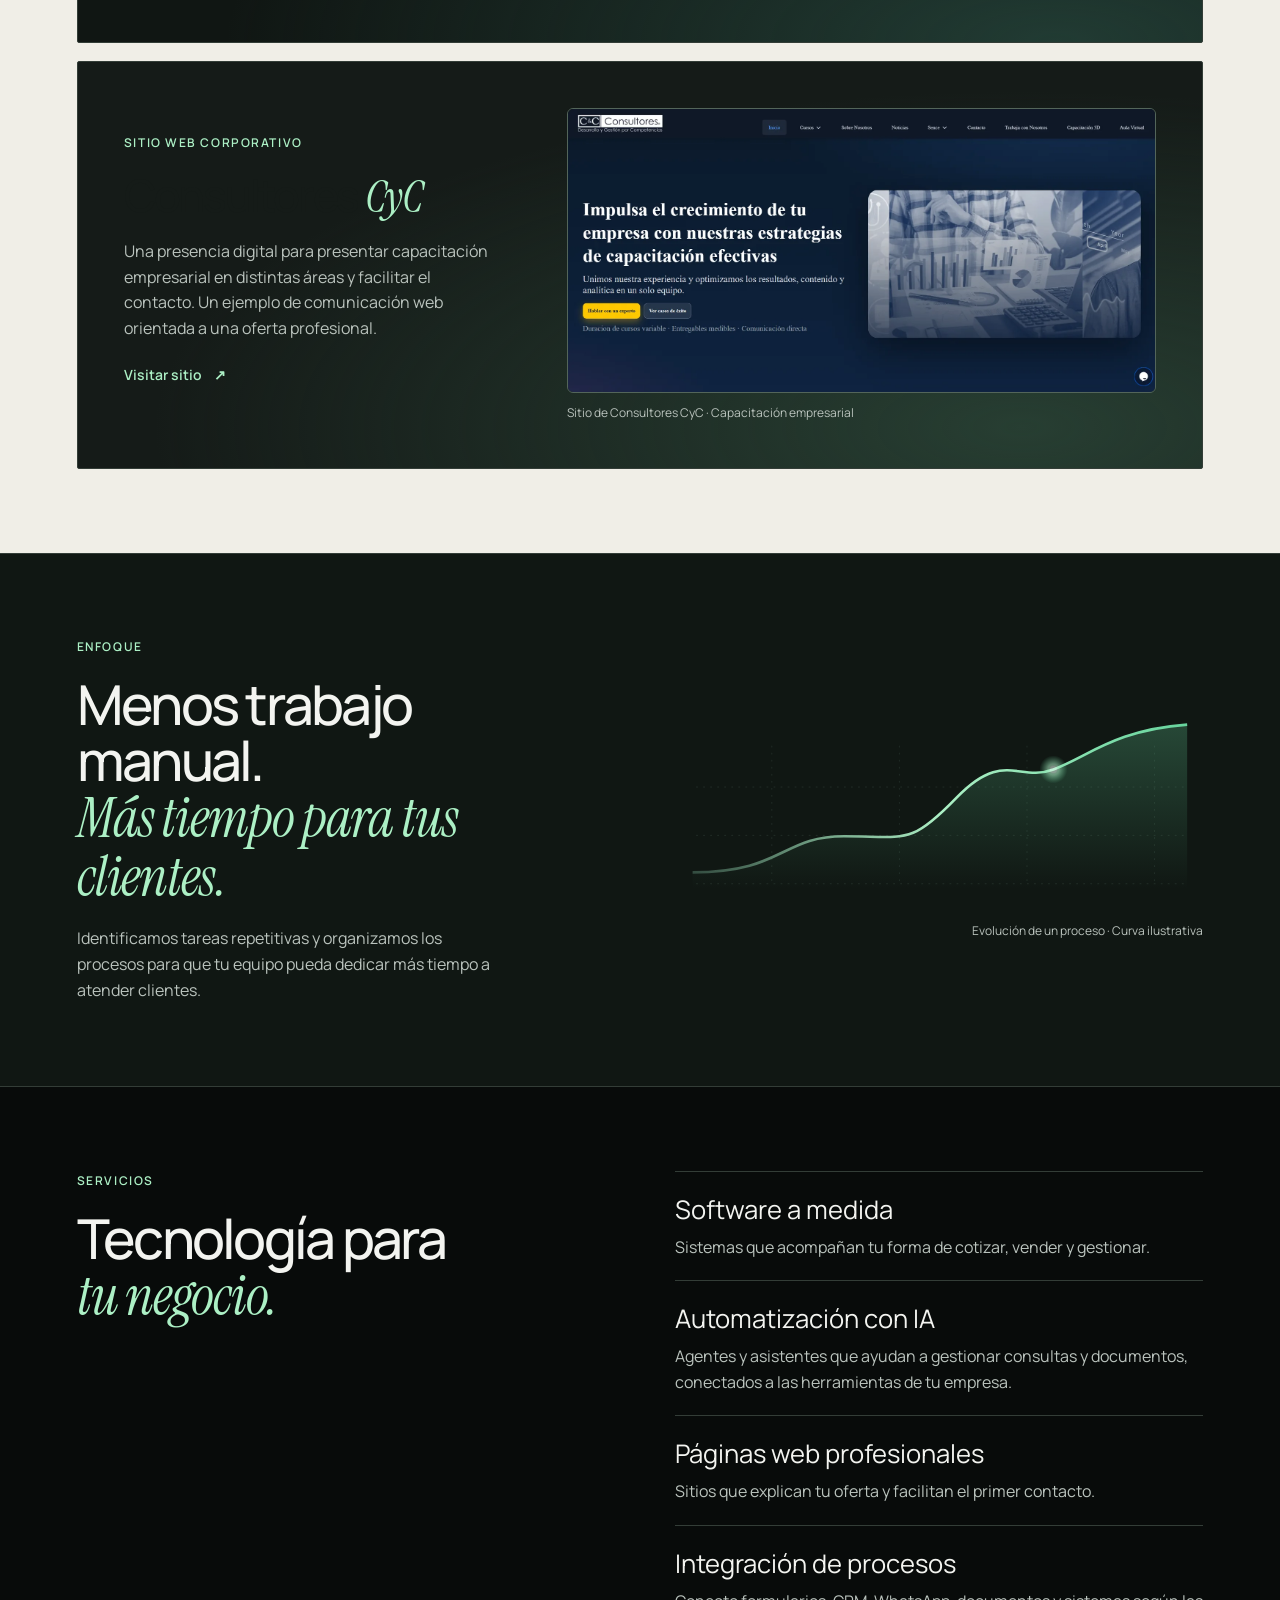
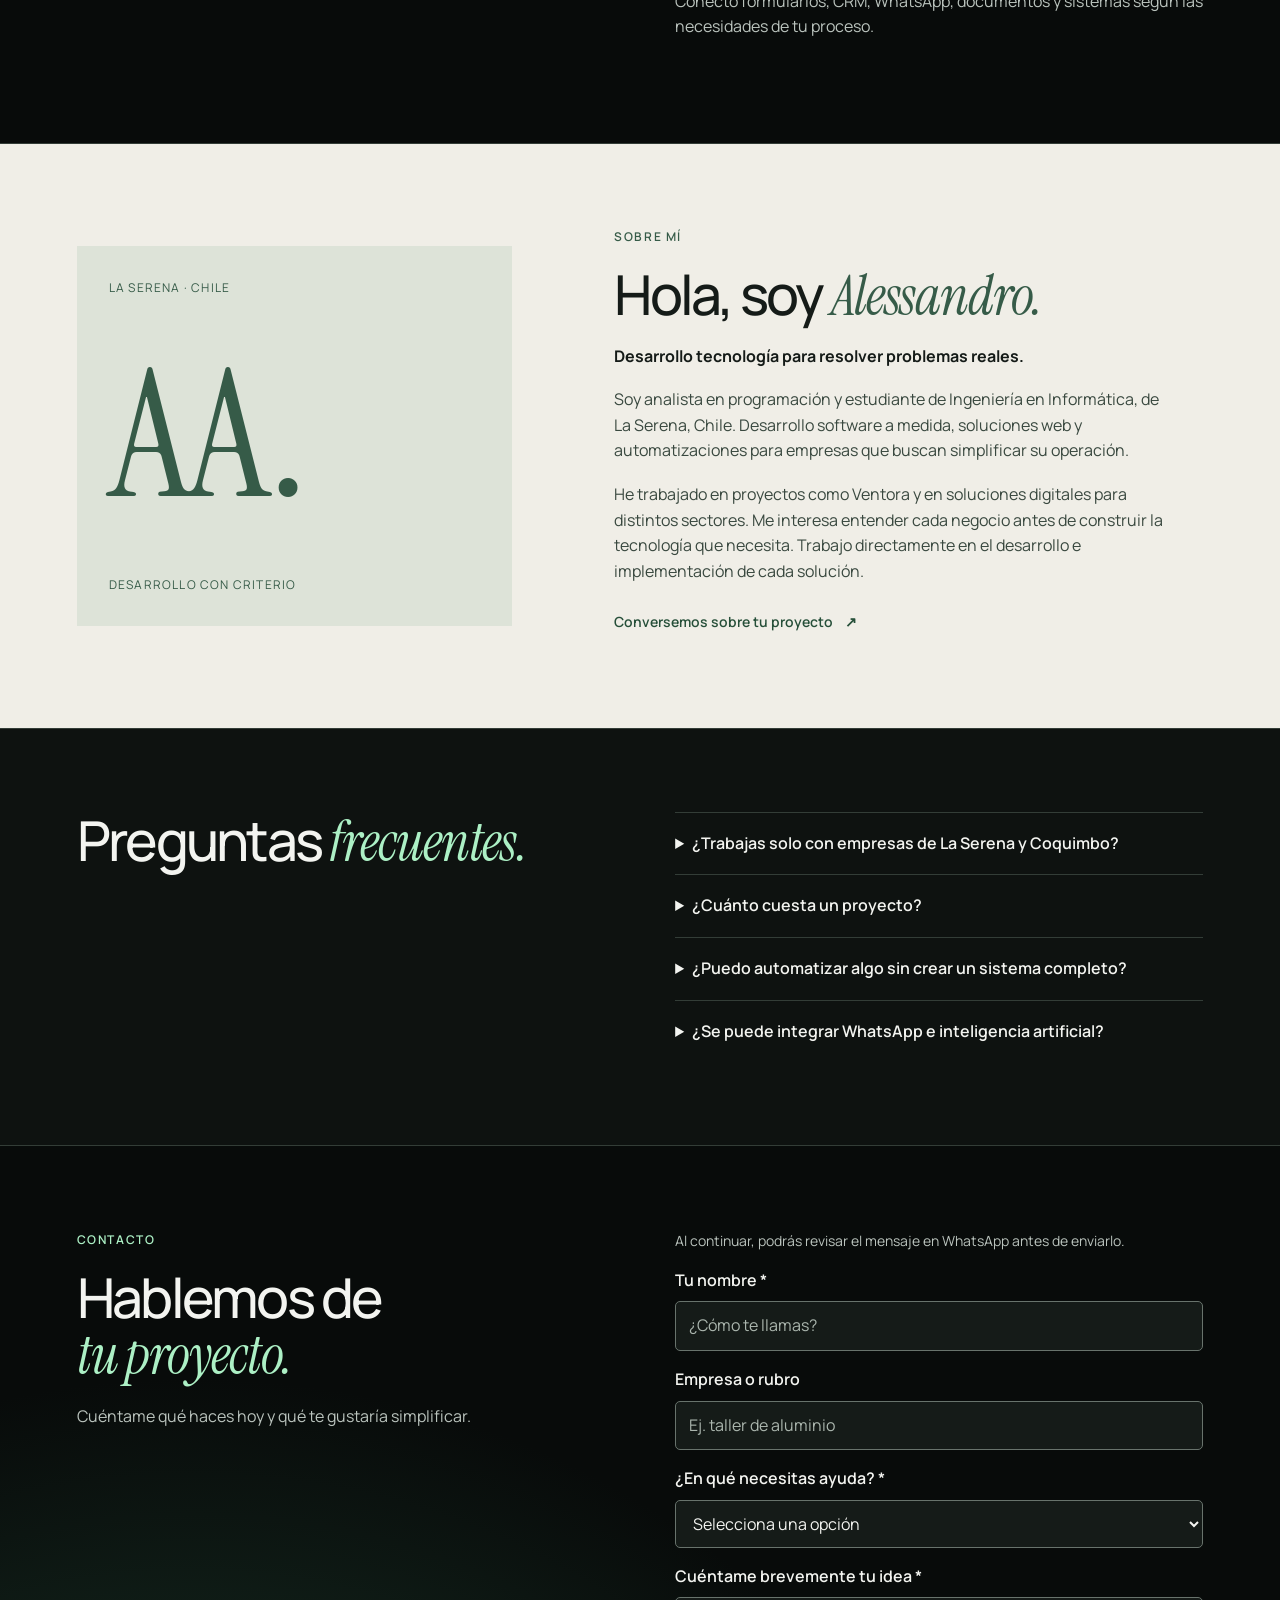
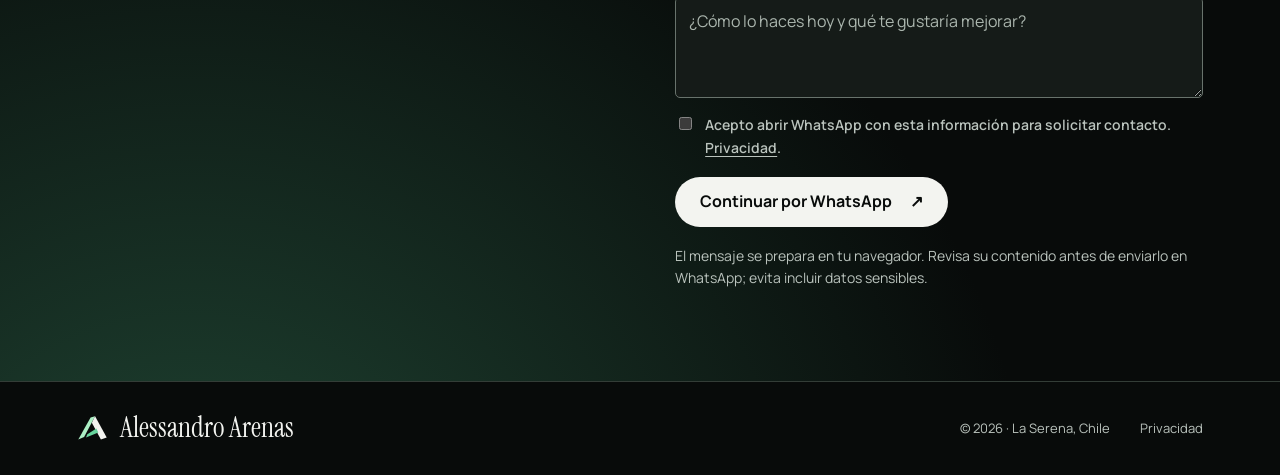
==== commit 090d15c6: "Refine editorial art direction" ====
--- a/sitio/index.html
+++ b/sitio/index.html
@@ -37,7 +37,7 @@
     <p class="intro">Creo software a medida y páginas web profesionales. Conecto tus herramientas y automatizo procesos con IA para simplificar el trabajo de tu empresa.</p>
     <div class="actions"><a class="pill" id="directWhatsapp" href="#contacto" hidden>Hablar por WhatsApp <span aria-hidden="true">↗</span><span class="sr-only"> (abre una pestaña nueva)</span></a><a class="line-link" href="#contacto">Contar mi proyecto <span aria-hidden="true">↓</span></a></div>
   </div>
-  <div class="art"><img class="sculpture" src="assets/escultura.webp" width="1050" height="788" alt="" fetchpriority="high" /></div>
+
   <div class="origin">La Serena, Chile <span></span> Atención en todo el país</div>
 </div></section>
 <section class="portfolio" id="proyecto"><div class="shell">
@@ -73,7 +73,7 @@
     <dt>Integración de procesos</dt><dd>Conecto formularios, CRM, WhatsApp, documentos y sistemas según las necesidades de tu proceso.</dd>
   </dl>
 </div></section>
-<section class="about"><div class="shell split"><div><p class="eyebrow">Atención directa</p><h2>Tecnología desarrollada con <em>atención directa.</em></h2></div><p>Soy Alessandro Arenas, desarrollador de software de La Serena. Trabajo directamente con empresas para entender sus procesos, diseñar soluciones digitales e implementar herramientas que faciliten su operación.</p></div></section>
+<section class="about"><div class="shell about-layout"><div class="about-mark" aria-hidden="true"><span>La Serena · Chile</span><strong>AA.</strong><span>Desarrollo con criterio</span></div><div class="about-copy"><p class="eyebrow">Sobre mí</p><h2>Hola, soy <em>Alessandro.</em></h2><p class="about-lead">Desarrollo tecnología para resolver problemas reales.</p><p>Soy analista en programación y estudiante de Ingeniería en Informática, de La Serena, Chile. Desarrollo software a medida, soluciones web y automatizaciones para empresas que buscan simplificar su operación.</p><p>He trabajado en proyectos como Ventora y en soluciones digitales para distintos sectores. Me interesa entender cada negocio antes de construir la tecnología que necesita. Trabajo directamente en el desarrollo e implementación de cada solución.</p><a class="line-link" href="#contacto">Conversemos sobre tu proyecto <span aria-hidden="true">↗</span></a></div></div></section>
 <section class="faq" id="preguntas"><div class="shell split"><h2>Preguntas <em>frecuentes.</em></h2><div class="faq-list"><details><summary>¿Trabajas solo con empresas de La Serena y Coquimbo?</summary><p>No. Atiendo desde la Región de Coquimbo y puedo colaborar de manera remota con empresas de todo Chile.</p></details><details><summary>¿Cuánto cuesta un proyecto?</summary><p>Depende del alcance, las integraciones y el mantenimiento requerido. Primero reviso lo que necesitas y luego preparo una propuesta con precio y entregables definidos.</p></details><details><summary>¿Puedo automatizar algo sin crear un sistema completo?</summary><p>Sí. En muchos casos es suficiente integrar las herramientas que ya utilizas. Recomendaré una solución nueva solo si aporta valor real.</p></details><details><summary>¿Se puede integrar WhatsApp e inteligencia artificial?</summary><p>Existen integraciones oficiales y flujos autorizados según el caso. Antes de implementarlos es necesario revisar permisos, costos, políticas de la plataforma y tratamiento de datos.</p></details></div></div></section>
 <section id="contacto" class="contact"><div class="shell split"><div><p class="eyebrow">Contacto</p><h2>Hablemos de<br /><em>tu proyecto.</em></h2><p>Cuéntame qué haces hoy y qué te gustaría simplificar.</p></div>
 <form id="contactForm">
--- a/sitio/styles.css
+++ b/sitio/styles.css
@@ -192,3 +192,22 @@
   .pill:hover, .nav-cta:hover { transform: translateY(-2px); }
   .case figure img { transition: transform .6s cubic-bezier(.2,.6,.2,1); }
 }
+
+/* Dirección editorial */
+.hero { background: #030907 url("assets/hero-cintas.webp") center / cover no-repeat; }
+.portfolio, .about { background: #f0eee7; color: #151b18; color-scheme: light; }
+.portfolio .eyebrow, .portfolio .category, .portfolio h2 em, .about .eyebrow, .about h2 em { color: #365b48; }
+.portfolio .section-heading > p { color: #46534b; }
+.portfolio .case { border-radius: 2px; }
+.portfolio .case:nth-of-type(2) .case-copy { order: 2; }
+.portfolio .case:nth-of-type(2) figure { order: 1; }
+.about-layout { display: grid; grid-template-columns: .85fr 1.15fr; gap: clamp(36px, 8vw, 120px); align-items: center; }
+.about-mark { min-height: 380px; padding: 32px; background: #dde3d8; display: flex; flex-direction: column; justify-content: space-between; color: #365b48; }
+.about-mark strong { font: 400 clamp(90px, 14vw, 200px)/1 var(--serif); }
+.about-mark span { font-size: 12px; letter-spacing: .1em; text-transform: uppercase; }
+.about-copy p:not(.eyebrow) { color: #39483f; margin-top: 18px; max-width: 55ch; }
+.about-copy .about-lead { color: #151b18 !important; font-weight: 700; }
+.about .line-link { color: #264f39; margin-top: 16px; }
+@media(max-width:650px) { .hero { background-position: 65% center; } .hero-inner { min-height: 720px; padding-bottom: 250px; } .origin { margin-top: 28px; } .about-layout { grid-template-columns: 1fr; } .about-mark { min-height: 230px; } .portfolio .case:nth-of-type(2) .case-copy, .portfolio .case:nth-of-type(2) figure { order: initial; } }
+.portfolio .case .category { color: var(--mint); }
+@media(max-width:650px) { .hero { background-image: linear-gradient(to bottom, rgba(3,9,7,.96) 0%, rgba(3,9,7,.86) 42%, rgba(3,9,7,.05) 75%), url("assets/hero-cintas.webp"); background-position: center, 70% center; } }
